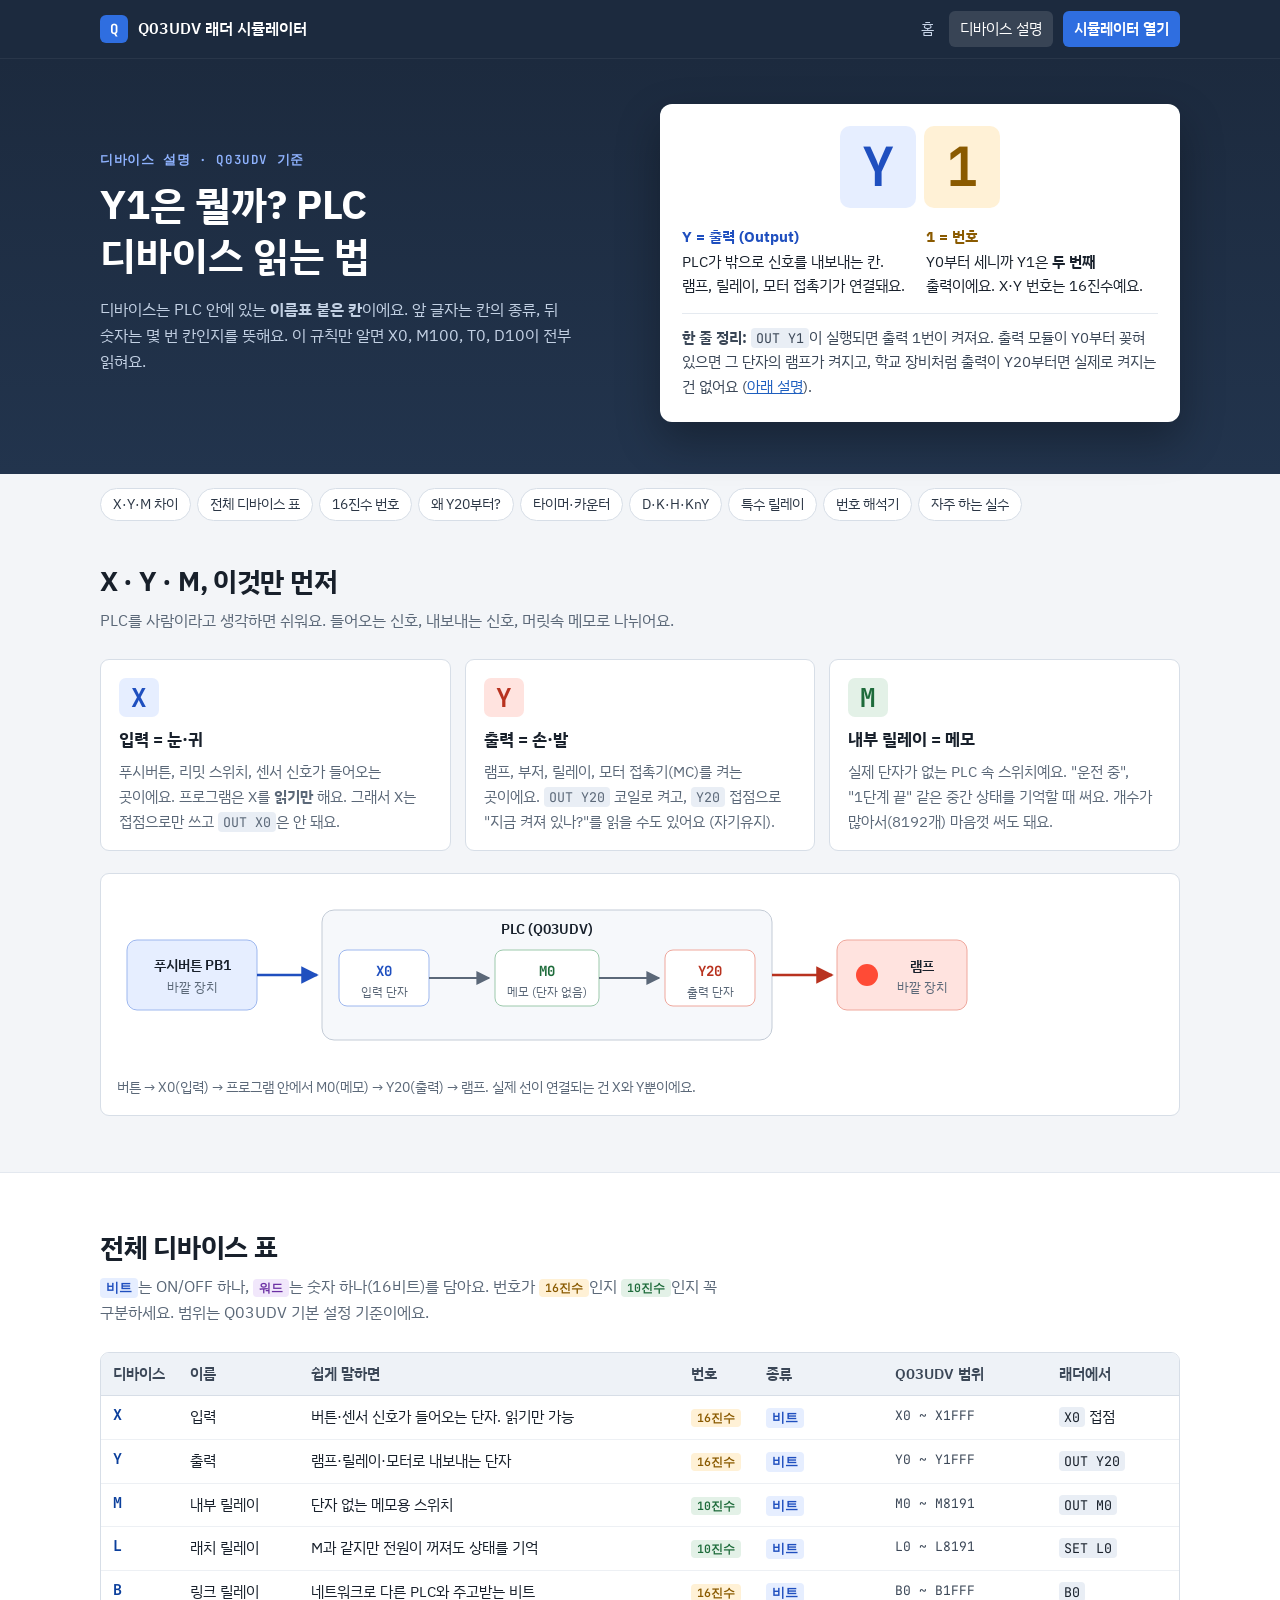
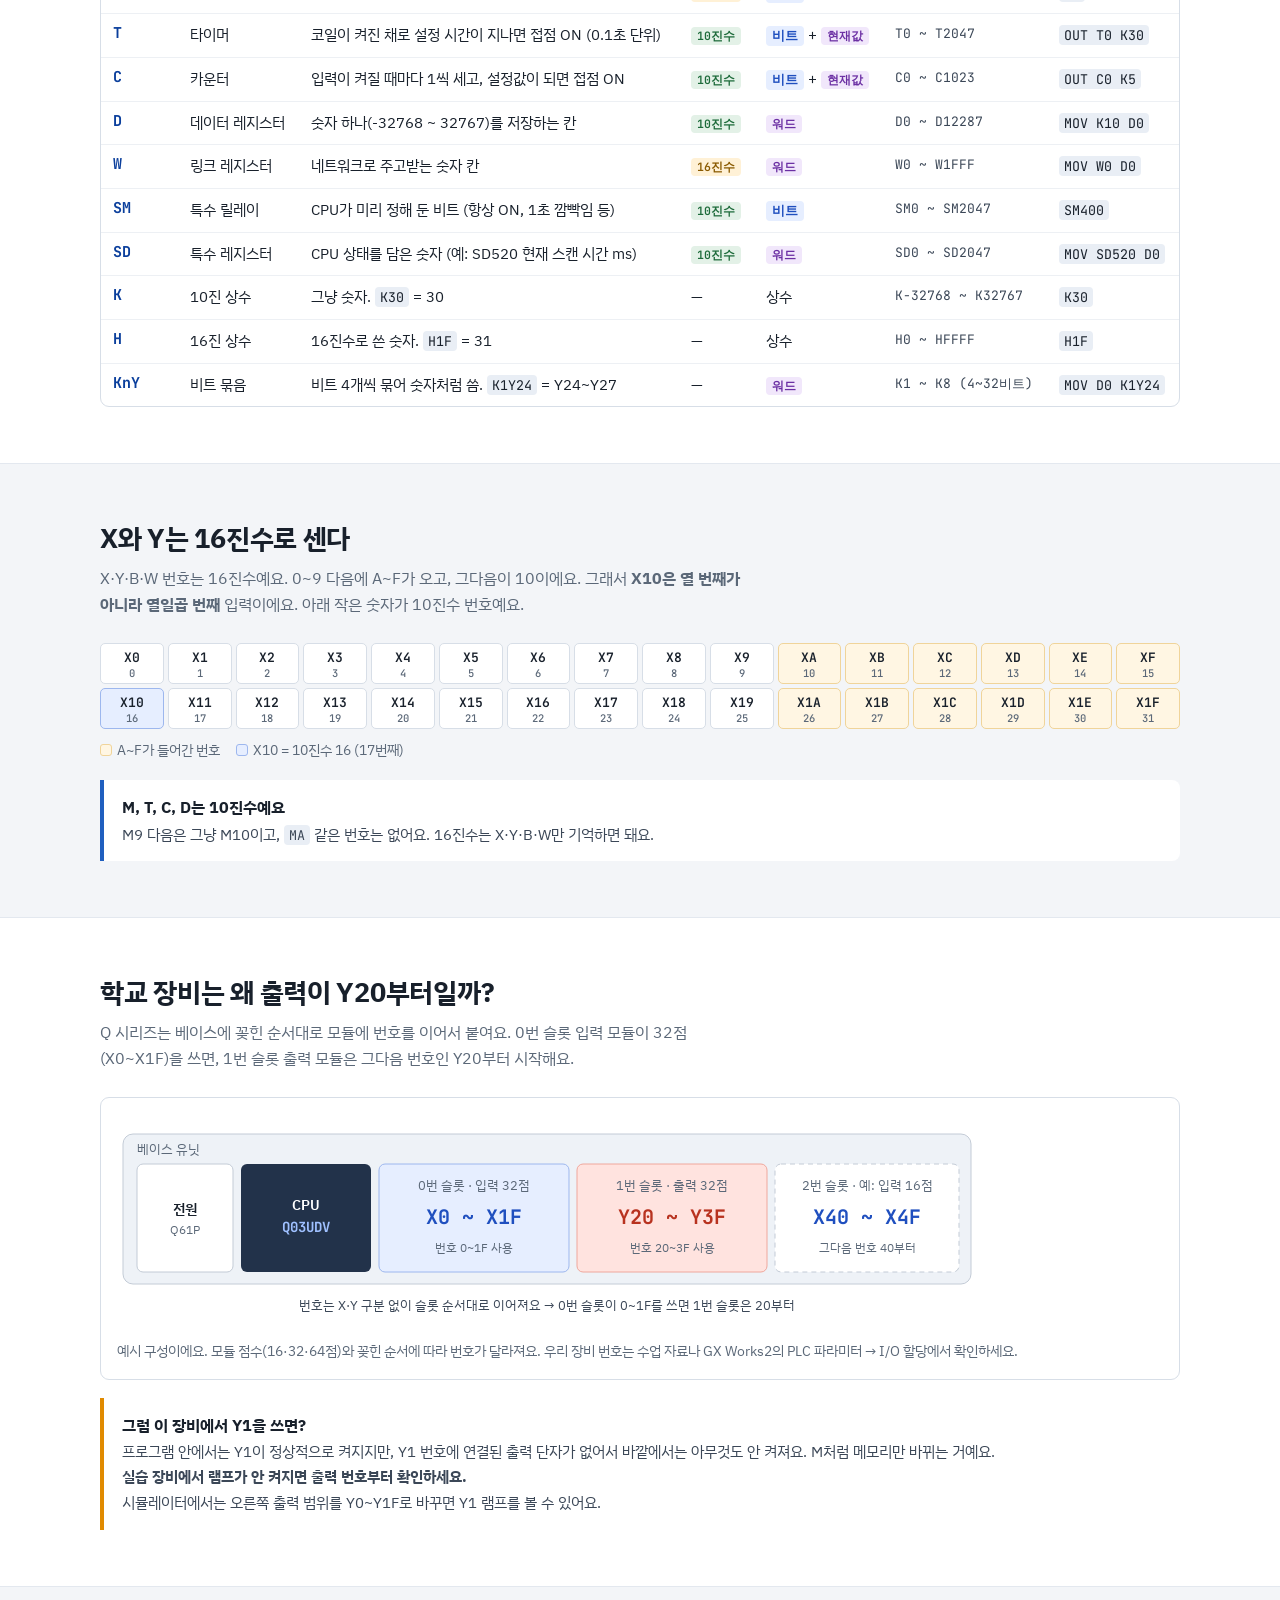
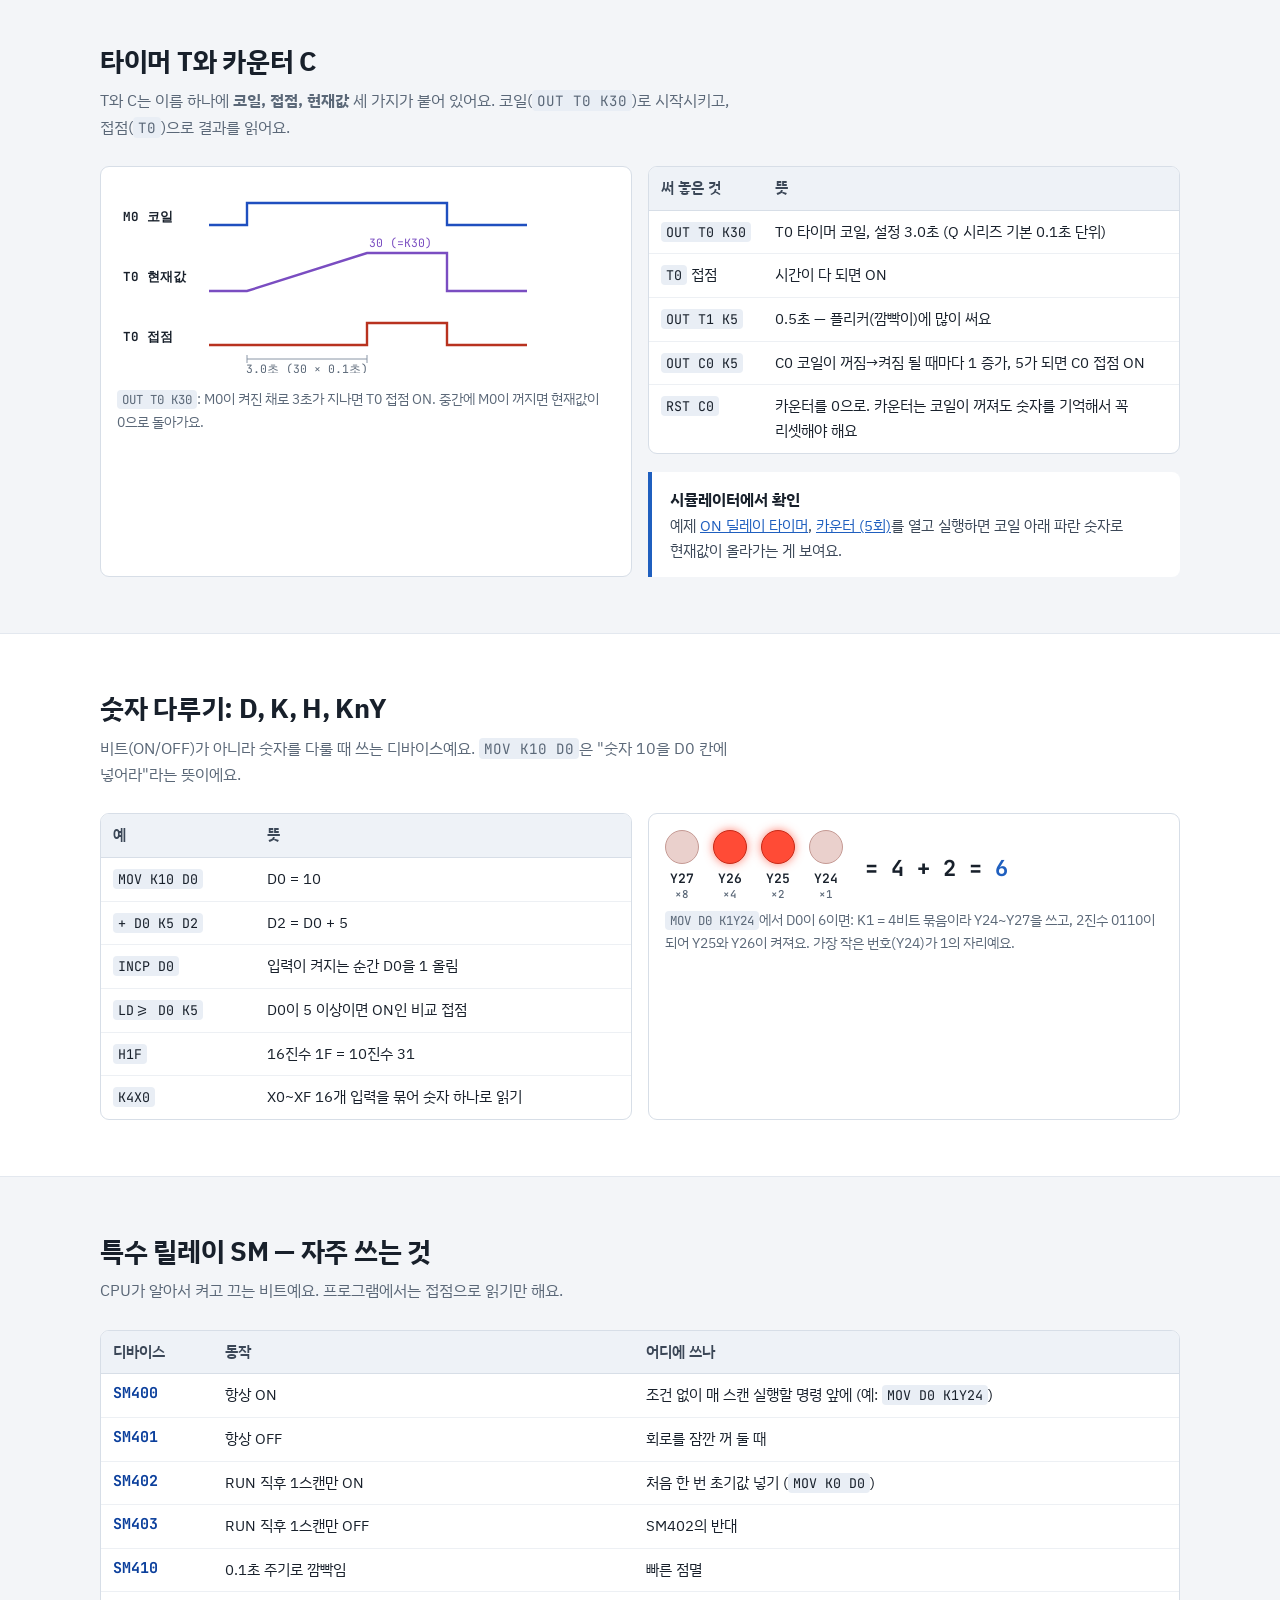
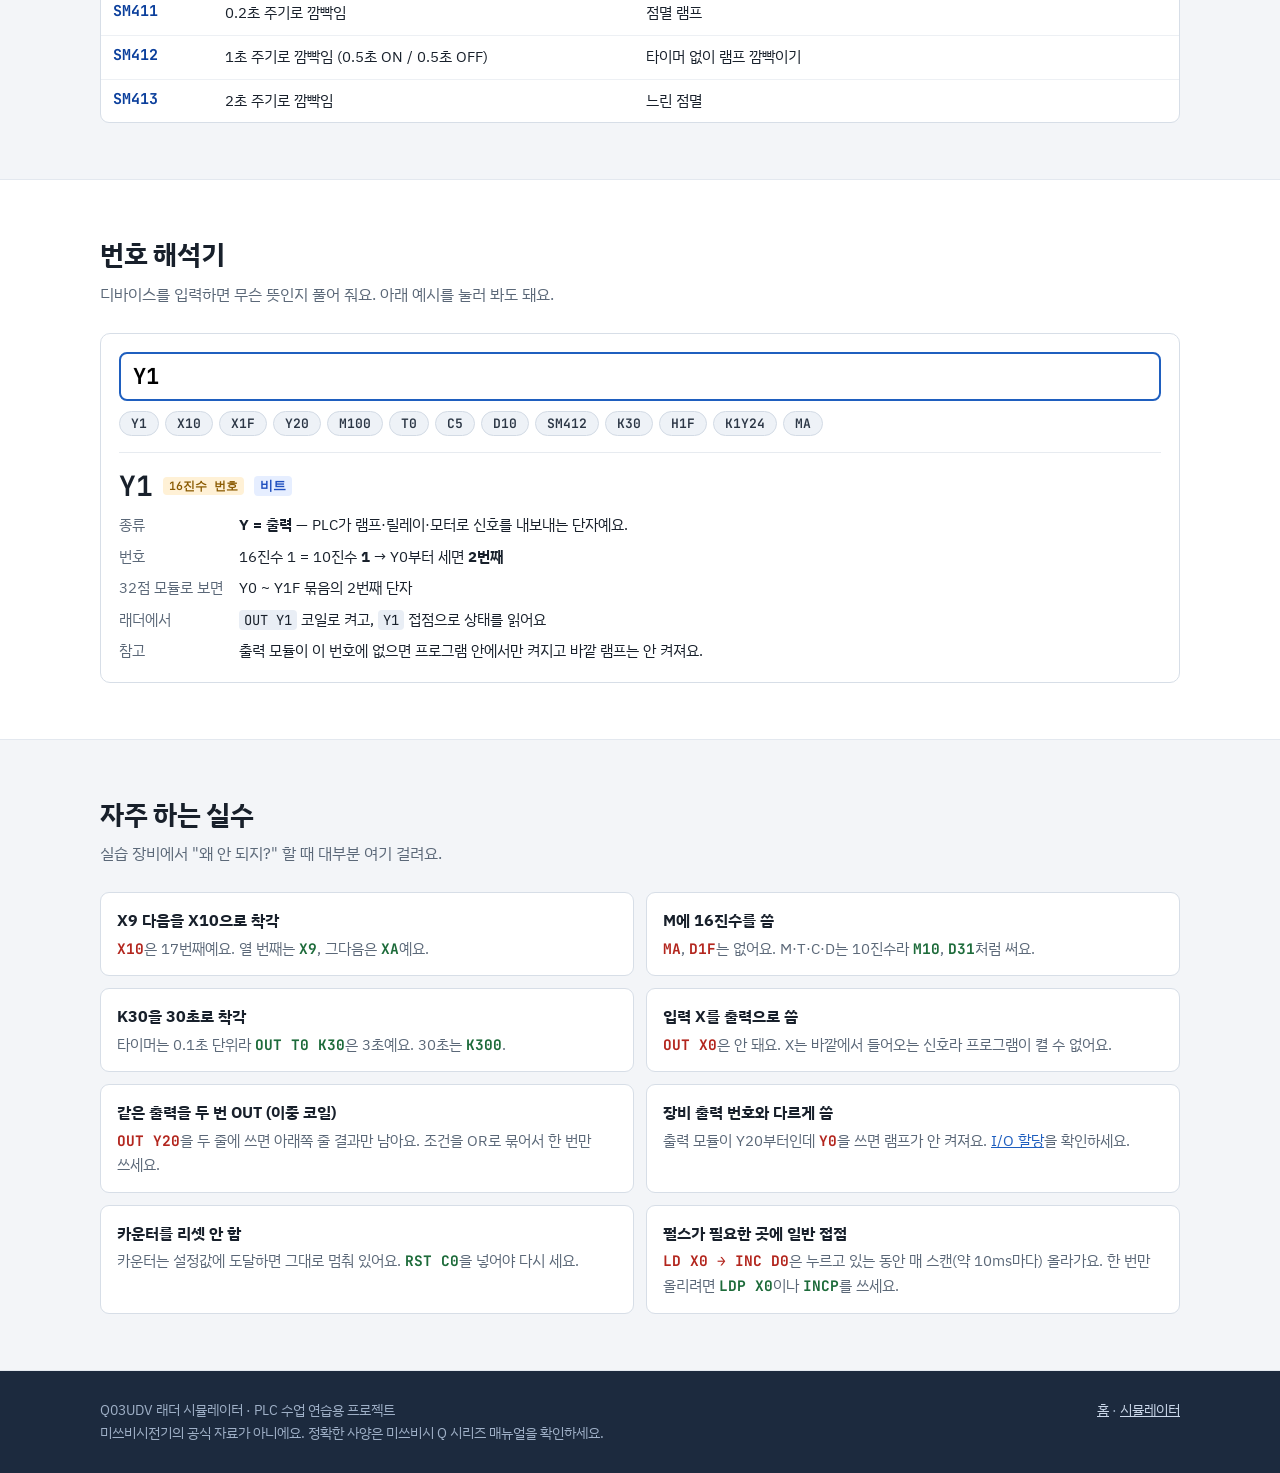
==== devices.html @ e4b400b3 "Q03UDV 래더 시뮬레이터 사이트 첫 버전 - index.html: 메인 소개 페이지 - simulator.html: GX Works2 방식 래더 편집기 + 시뮬레이터 - dev" ====
<!DOCTYPE html>
<html lang="ko">
<head>
<meta charset="utf-8">
<meta name="viewport" content="width=device-width, initial-scale=1">
<title>디바이스 설명 · Q03UDV 래더 시뮬레이터</title>
<meta name="description" content="Y1, X10, M0, T0 K30, D0, SM400, K1Y20은 무슨 뜻일까? 미쓰비시 Q03UDV PLC 디바이스를 그림과 예시로 정리했어요.">
<meta property="og:type" content="article">
<meta property="og:title" content="Y1은 뭘까? PLC 디바이스 읽는 법">
<meta property="og:description" content="X, Y, M, T, C, D, SM, K, H를 그림과 예시로 정리 — Q03UDV 기준">
<meta property="og:image" content="https://ljh30581712-beep.github.io/plc-ladder-sim/assets/og.png">
<link rel="icon" href="data:image/svg+xml,%3Csvg xmlns='http://www.w3.org/2000/svg' viewBox='0 0 32 32'%3E%3Crect width='32' height='32' rx='6' fill='%232f6ee0'/%3E%3Cpath d='M6 16h7M19 16h7M13 9v14M19 9v14' stroke='white' stroke-width='2.6' fill='none'/%3E%3C/svg%3E">
<link rel="preconnect" href="https://fonts.googleapis.com">
<link rel="preconnect" href="https://fonts.gstatic.com" crossorigin>
<link href="https://fonts.googleapis.com/css2?family=IBM+Plex+Sans+KR:wght@400;500;600;700&family=JetBrains+Mono:wght@400;600;700&display=swap" rel="stylesheet">
<link rel="stylesheet" href="assets/site.css">
<style>
.dhero{background:linear-gradient(180deg,#1c2a3e 0%,#22344d 100%);color:#e9f0f9;padding:46px 0 52px}
.dhero .wrap{display:grid;grid-template-columns:minmax(0,1fr) minmax(0,1fr);gap:40px;align-items:center}
.dhero h1{font-size:clamp(28px,3.6vw,40px);line-height:1.28;margin:10px 0 14px;color:#fff;text-wrap:balance}
.dhero p{color:#c3d1e4;margin:0;max-width:48ch}
.anatomy{background:#fff;color:var(--ink);border-radius:12px;padding:22px;box-shadow:0 18px 44px rgba(0,0,0,.3)}
.anatomy .big{display:flex;gap:8px;justify-content:center;margin-bottom:16px}
.anatomy .big span{font:700 54px/1 var(--font-mono);padding:14px 22px;border-radius:10px}
.anatomy .big .l{background:#e6eeff;color:#1f4fbf}
.anatomy .big .n{background:#fff1d6;color:#8a5a00}
.anatomy .parts{display:grid;grid-template-columns:1fr 1fr;gap:12px;font-size:14.5px}
.anatomy .parts .ttl{display:block;font-size:15px}
.anatomy .parts .l .ttl{color:#1f4fbf}.anatomy .parts .n .ttl{color:#8a5a00}
.anatomy .sum{margin-top:14px;padding-top:12px;border-top:1px solid #e5eaf0;font-size:14.5px;color:#3b4757}
.toc{display:flex;gap:6px;flex-wrap:wrap;padding:14px 0}
.toc a{font-size:13.5px;text-decoration:none;color:#2b3645;background:#fff;border:1px solid var(--line);border-radius:20px;padding:4px 12px}
.toc a:hover{border-color:#9fb4d4;color:var(--accent)}
.three{display:grid;grid-template-columns:repeat(3,minmax(0,1fr));gap:14px;margin-bottom:22px}
.three .card .ic{font:700 26px var(--font-mono);display:inline-block;padding:2px 12px;border-radius:7px;margin-bottom:8px}
.three .x .ic{background:#e6eeff;color:#1f4fbf}.three .y .ic{background:#ffe3df;color:#b8321f}.three .m .ic{background:#e3f1e7;color:#1d6b3a}
.hexgrid{display:grid;grid-template-columns:repeat(16,minmax(0,1fr));gap:4px;margin:6px 0 10px}
.hexgrid div{background:#fff;border:1px solid var(--line);border-radius:5px;text-align:center;padding:5px 0 3px;font:600 13px var(--font-mono)}
.hexgrid div small{display:block;font:500 10.5px var(--font-mono);color:var(--muted)}
.hexgrid .af{background:#fff6e3;border-color:#f0d49a}
.hexgrid .ten{background:#e6eeff;border-color:#9db7ee}
.legend{display:flex;gap:16px;flex-wrap:wrap;font-size:13.5px;color:var(--muted)}
.legend i{display:inline-block;width:12px;height:12px;border-radius:3px;margin-right:5px;vertical-align:-1px;border:1px solid var(--line)}
.callout{background:#fff;border-left:4px solid var(--accent);border-radius:0 8px 8px 0;padding:14px 18px;margin:18px 0 0}
.callout.warn{border-left-color:#e08a00}
.callout b{display:block;margin-bottom:2px}
.callout p{margin:0;color:#3b4757;font-size:14.5px}
figure.dia{margin:0;background:#fff;border:1px solid var(--line);border-radius:9px;padding:16px;overflow-x:auto}
figure.dia figcaption{font-size:13.5px;color:var(--muted);margin-top:8px}
.bits{display:flex;gap:14px;align-items:flex-end;flex-wrap:wrap}
.bit{text-align:center;font:600 13px var(--font-mono)}
.bit i{display:block;width:34px;height:34px;border-radius:50%;margin:0 auto 6px;background:#ead0cc;border:1px solid #c59a94}
.bit.on i{background:var(--lamp);border-color:#c62a17;box-shadow:0 0 10px rgba(255,75,54,.7)}
.bit small{display:block;color:var(--muted);font-weight:500}
.decoder{background:#fff;border:1px solid var(--line);border-radius:10px;padding:18px}
.decoder .row{display:flex;gap:8px;flex-wrap:wrap}
.decoder input{flex:1;min-width:180px;font:700 22px var(--font-mono);text-transform:uppercase;border:2px solid var(--accent);border-radius:8px;padding:8px 12px}
.chips{display:flex;gap:6px;flex-wrap:wrap;margin:10px 0 0}
.chips button{font:600 13px var(--font-mono);background:#eef2f7;border:1px solid #d3dbe5;border-radius:16px;padding:3px 11px;cursor:pointer;color:#2b3645}
.chips button:hover{border-color:#9fb4d4;color:var(--accent)}
#decOut{margin-top:16px;border-top:1px solid #e7ebf0;padding-top:14px;min-height:120px}
#decOut .head{display:flex;align-items:center;gap:10px;flex-wrap:wrap;margin-bottom:8px}
#decOut .name{font:700 28px var(--font-mono)}
#decOut dl{display:grid;grid-template-columns:max-content minmax(0,1fr);gap:6px 16px;margin:0;font-size:15px}
#decOut dt{color:var(--muted)}
#decOut dd{margin:0}
#decOut .err{color:#b3261e;font-weight:600}
.mist{display:grid;grid-template-columns:repeat(2,minmax(0,1fr));gap:12px;list-style:none;padding:0;margin:0}
.mist li{background:#fff;border:1px solid var(--line);border-radius:9px;padding:14px 16px}
.mist b{display:block;margin-bottom:3px}
.mist p{margin:0;color:var(--muted);font-size:14.5px}
.mist .x{color:#b3261e;font-family:var(--font-mono);font-weight:700}
.mist .o{color:#1d6b3a;font-family:var(--font-mono);font-weight:700}
@media (max-width:900px){.dhero .wrap,.three,.mist{grid-template-columns:minmax(0,1fr)}.hexgrid{grid-template-columns:repeat(8,minmax(0,1fr))}}
</style>
</head>
<body>
<header class="site">
  <div class="wrap">
    <a class="brand" href="index.html"><span class="q">Q</span>Q03UDV 래더 시뮬레이터</a>
    <nav class="top" aria-label="사이트 메뉴">
      <a href="index.html">홈</a>
      <a href="devices.html" aria-current="page">디바이스 설명</a>
      <a class="cta" href="simulator.html">시뮬레이터 열기</a>
    </nav>
  </div>
</header>

<div class="dhero">
  <div class="wrap">
    <div>
      <div class="eyebrow">디바이스 설명 · Q03UDV 기준</div>
      <h1>Y1은 뭘까? PLC 디바이스 읽는 법</h1>
      <p>디바이스는 PLC 안에 있는 <b>이름표 붙은 칸</b>이에요. 앞 글자는 칸의 종류, 뒤 숫자는 몇 번 칸인지를 뜻해요. 이 규칙만 알면 X0, M100, T0, D10이 전부 읽혀요.</p>
    </div>
    <div class="anatomy" aria-label="Y1 분해">
      <div class="big"><span class="l">Y</span><span class="n">1</span></div>
      <div class="parts">
        <div class="l"><b class="ttl">Y = 출력 (Output)</b>PLC가 밖으로 신호를 내보내는 칸. 램프, 릴레이, 모터 접촉기가 연결돼요.</div>
        <div class="n"><b class="ttl">1 = 번호</b>Y0부터 세니까 Y1은 <b>두 번째</b> 출력이에요. X·Y 번호는 16진수예요.</div>
      </div>
      <div class="sum"><b>한 줄 정리:</b> <code>OUT Y1</code>이 실행되면 출력 1번이 켜져요. 출력 모듈이 Y0부터 꽂혀 있으면 그 단자의 램프가 켜지고, 학교 장비처럼 출력이 Y20부터면 실제로 켜지는 건 없어요 (<a href="#io">아래 설명</a>).</div>
    </div>
  </div>
</div>

<div class="wrap"><nav class="toc" aria-label="목차">
  <a href="#basic">X·Y·M 차이</a><a href="#table">전체 디바이스 표</a><a href="#hex">16진수 번호</a><a href="#io">왜 Y20부터?</a><a href="#timer">타이머·카운터</a><a href="#word">D·K·H·KnY</a><a href="#sm">특수 릴레이</a><a href="#decoder">번호 해석기</a><a href="#mistakes">자주 하는 실수</a>
</nav></div>

<section id="basic" style="padding-top:28px">
  <div class="wrap">
    <h2>X · Y · M, 이것만 먼저</h2>
    <p class="lead">PLC를 사람이라고 생각하면 쉬워요. 들어오는 신호, 내보내는 신호, 머릿속 메모로 나뉘어요.</p>
    <div class="three">
      <div class="card x"><span class="ic">X</span><h3>입력 = 눈·귀</h3><p>푸시버튼, 리밋 스위치, 센서 신호가 들어오는 곳이에요. 프로그램은 X를 <b>읽기만</b> 해요. 그래서 X는 접점으로만 쓰고 <code>OUT X0</code>은 안 돼요.</p></div>
      <div class="card y"><span class="ic">Y</span><h3>출력 = 손·발</h3><p>램프, 부저, 릴레이, 모터 접촉기(MC)를 켜는 곳이에요. <code>OUT Y20</code> 코일로 켜고, <code>Y20</code> 접점으로 "지금 켜져 있나?"를 읽을 수도 있어요 (자기유지).</p></div>
      <div class="card m"><span class="ic">M</span><h3>내부 릴레이 = 메모</h3><p>실제 단자가 없는 PLC 속 스위치예요. "운전 중", "1단계 끝" 같은 중간 상태를 기억할 때 써요. 개수가 많아서(8192개) 마음껏 써도 돼요.</p></div>
    </div>
    <figure class="dia">
      <svg viewBox="0 0 860 170" width="860" role="img" aria-label="푸시버튼이 X0 단자로 들어가 PLC 프로그램에서 M0을 거쳐 Y20 단자의 램프를 켜는 흐름">
        <g font-family="IBM Plex Sans KR, sans-serif" font-size="14" fill="#18202b">
          <rect x="10" y="50" width="130" height="70" rx="10" fill="#e6eeff" stroke="#9db7ee"/>
          <text x="75" y="80" text-anchor="middle" font-weight="600">푸시버튼 PB1</text>
          <text x="75" y="102" text-anchor="middle" font-size="12.5" fill="#5b6878">바깥 장치</text>
          <path d="M140 85H200" stroke="#1f4fbf" stroke-width="2.5" marker-end="url(#ar)"/>
          <rect x="205" y="20" width="450" height="130" rx="12" fill="#f6f8fb" stroke="#c3cbd6"/>
          <text x="430" y="44" text-anchor="middle" font-weight="600">PLC (Q03UDV)</text>
          <rect x="222" y="60" width="90" height="56" rx="8" fill="#fff" stroke="#9db7ee"/>
          <text x="267" y="86" text-anchor="middle" font-family="JetBrains Mono, monospace" font-weight="700" fill="#1f4fbf">X0</text>
          <text x="267" y="106" text-anchor="middle" font-size="12" fill="#5b6878">입력 단자</text>
          <path d="M312 88H372" stroke="#5b6878" stroke-width="2" marker-end="url(#ar2)"/>
          <rect x="378" y="60" width="104" height="56" rx="8" fill="#fff" stroke="#9cc9ab"/>
          <text x="430" y="86" text-anchor="middle" font-family="JetBrains Mono, monospace" font-weight="700" fill="#1d6b3a">M0</text>
          <text x="430" y="106" text-anchor="middle" font-size="12" fill="#5b6878">메모 (단자 없음)</text>
          <path d="M482 88H542" stroke="#5b6878" stroke-width="2" marker-end="url(#ar2)"/>
          <rect x="548" y="60" width="90" height="56" rx="8" fill="#fff" stroke="#efa79c"/>
          <text x="593" y="86" text-anchor="middle" font-family="JetBrains Mono, monospace" font-weight="700" fill="#b8321f">Y20</text>
          <text x="593" y="106" text-anchor="middle" font-size="12" fill="#5b6878">출력 단자</text>
          <path d="M655 85H715" stroke="#b8321f" stroke-width="2.5" marker-end="url(#ar3)"/>
          <rect x="720" y="50" width="130" height="70" rx="10" fill="#ffe3df" stroke="#efa79c"/>
          <circle cx="750" cy="85" r="11" fill="#ff4b36"/>
          <text x="805" y="81" text-anchor="middle" font-weight="600">램프</text>
          <text x="805" y="102" text-anchor="middle" font-size="12.5" fill="#5b6878">바깥 장치</text>
        </g>
        <defs>
          <marker id="ar" viewBox="0 0 10 10" refX="9" refY="5" markerWidth="7" markerHeight="7" orient="auto"><path d="M0 0L10 5L0 10z" fill="#1f4fbf"/></marker>
          <marker id="ar2" viewBox="0 0 10 10" refX="9" refY="5" markerWidth="7" markerHeight="7" orient="auto"><path d="M0 0L10 5L0 10z" fill="#5b6878"/></marker>
          <marker id="ar3" viewBox="0 0 10 10" refX="9" refY="5" markerWidth="7" markerHeight="7" orient="auto"><path d="M0 0L10 5L0 10z" fill="#b8321f"/></marker>
        </defs>
      </svg>
      <figcaption>버튼 → X0(입력) → 프로그램 안에서 M0(메모) → Y20(출력) → 램프. 실제 선이 연결되는 건 X와 Y뿐이에요.</figcaption>
    </figure>
  </div>
</section>

<section class="alt" id="table">
  <div class="wrap">
    <h2>전체 디바이스 표</h2>
    <p class="lead"><span class="tag bit">비트</span>는 ON/OFF 하나, <span class="tag word">워드</span>는 숫자 하나(16비트)를 담아요. 번호가 <span class="tag hex">16진수</span>인지 <span class="tag dec">10진수</span>인지 꼭 구분하세요. 범위는 Q03UDV 기본 설정 기준이에요.</p>
    <div class="tablewrap">
      <table class="t">
        <thead><tr><th>디바이스</th><th>이름</th><th>쉽게 말하면</th><th>번호</th><th>종류</th><th>Q03UDV 범위</th><th>래더에서</th></tr></thead>
        <tbody>
          <tr><td class="dv">X</td><td>입력</td><td>버튼·센서 신호가 들어오는 단자. 읽기만 가능</td><td><span class="tag hex">16진수</span></td><td><span class="tag bit">비트</span></td><td class="rng">X0 ~ X1FFF</td><td><code>X0</code> 접점</td></tr>
          <tr><td class="dv">Y</td><td>출력</td><td>램프·릴레이·모터로 내보내는 단자</td><td><span class="tag hex">16진수</span></td><td><span class="tag bit">비트</span></td><td class="rng">Y0 ~ Y1FFF</td><td><code>OUT Y20</code></td></tr>
          <tr><td class="dv">M</td><td>내부 릴레이</td><td>단자 없는 메모용 스위치</td><td><span class="tag dec">10진수</span></td><td><span class="tag bit">비트</span></td><td class="rng">M0 ~ M8191</td><td><code>OUT M0</code></td></tr>
          <tr><td class="dv">L</td><td>래치 릴레이</td><td>M과 같지만 전원이 꺼져도 상태를 기억</td><td><span class="tag dec">10진수</span></td><td><span class="tag bit">비트</span></td><td class="rng">L0 ~ L8191</td><td><code>SET L0</code></td></tr>
          <tr><td class="dv">B</td><td>링크 릴레이</td><td>네트워크로 다른 PLC와 주고받는 비트</td><td><span class="tag hex">16진수</span></td><td><span class="tag bit">비트</span></td><td class="rng">B0 ~ B1FFF</td><td><code>B0</code></td></tr>
          <tr><td class="dv">T</td><td>타이머</td><td>코일이 켜진 채로 설정 시간이 지나면 접점 ON (0.1초 단위)</td><td><span class="tag dec">10진수</span></td><td><span class="tag bit">비트</span> + <span class="tag word">현재값</span></td><td class="rng">T0 ~ T2047</td><td><code>OUT T0 K30</code></td></tr>
          <tr><td class="dv">C</td><td>카운터</td><td>입력이 켜질 때마다 1씩 세고, 설정값이 되면 접점 ON</td><td><span class="tag dec">10진수</span></td><td><span class="tag bit">비트</span> + <span class="tag word">현재값</span></td><td class="rng">C0 ~ C1023</td><td><code>OUT C0 K5</code></td></tr>
          <tr><td class="dv">D</td><td>데이터 레지스터</td><td>숫자 하나(-32768 ~ 32767)를 저장하는 칸</td><td><span class="tag dec">10진수</span></td><td><span class="tag word">워드</span></td><td class="rng">D0 ~ D12287</td><td><code>MOV K10 D0</code></td></tr>
          <tr><td class="dv">W</td><td>링크 레지스터</td><td>네트워크로 주고받는 숫자 칸</td><td><span class="tag hex">16진수</span></td><td><span class="tag word">워드</span></td><td class="rng">W0 ~ W1FFF</td><td><code>MOV W0 D0</code></td></tr>
          <tr><td class="dv">SM</td><td>특수 릴레이</td><td>CPU가 미리 정해 둔 비트 (항상 ON, 1초 깜빡임 등)</td><td><span class="tag dec">10진수</span></td><td><span class="tag bit">비트</span></td><td class="rng">SM0 ~ SM2047</td><td><code>SM400</code></td></tr>
          <tr><td class="dv">SD</td><td>특수 레지스터</td><td>CPU 상태를 담은 숫자 (예: SD520 현재 스캔 시간 ms)</td><td><span class="tag dec">10진수</span></td><td><span class="tag word">워드</span></td><td class="rng">SD0 ~ SD2047</td><td><code>MOV SD520 D0</code></td></tr>
          <tr><td class="dv">K</td><td>10진 상수</td><td>그냥 숫자. <code>K30</code> = 30</td><td>—</td><td>상수</td><td class="rng">K-32768 ~ K32767</td><td><code>K30</code></td></tr>
          <tr><td class="dv">H</td><td>16진 상수</td><td>16진수로 쓴 숫자. <code>H1F</code> = 31</td><td>—</td><td>상수</td><td class="rng">H0 ~ HFFFF</td><td><code>H1F</code></td></tr>
          <tr><td class="dv">KnY</td><td>비트 묶음</td><td>비트 4개씩 묶어 숫자처럼 씀. <code>K1Y24</code> = Y24~Y27</td><td>—</td><td><span class="tag word">워드</span></td><td class="rng">K1 ~ K8 (4~32비트)</td><td><code>MOV D0 K1Y24</code></td></tr>
        </tbody>
      </table>
    </div>
  </div>
</section>

<section id="hex">
  <div class="wrap">
    <h2>X와 Y는 16진수로 센다</h2>
    <p class="lead">X·Y·B·W 번호는 16진수예요. 0~9 다음에 A~F가 오고, 그다음이 10이에요. 그래서 <b>X10은 열 번째가 아니라 열일곱 번째</b> 입력이에요. 아래 작은 숫자가 10진수 번호예요.</p>
    <div class="hexgrid" id="hexGrid" aria-label="X0부터 X1F까지 16진수 번호와 10진수 대응표"></div>
    <div class="legend"><span><i style="background:#fff6e3;border-color:#f0d49a"></i>A~F가 들어간 번호</span><span><i style="background:#e6eeff;border-color:#9db7ee"></i>X10 = 10진수 16 (17번째)</span></div>
    <div class="callout"><b>M, T, C, D는 10진수예요</b><p>M9 다음은 그냥 M10이고, <code>MA</code> 같은 번호는 없어요. 16진수는 X·Y·B·W만 기억하면 돼요.</p></div>
  </div>
</section>

<section class="alt" id="io">
  <div class="wrap">
    <h2>학교 장비는 왜 출력이 Y20부터일까?</h2>
    <p class="lead">Q 시리즈는 베이스에 꽂힌 순서대로 모듈에 번호를 이어서 붙여요. 0번 슬롯 입력 모듈이 32점(X0~X1F)을 쓰면, 1번 슬롯 출력 모듈은 그다음 번호인 Y20부터 시작해요.</p>
    <figure class="dia">
      <svg viewBox="0 0 860 210" width="860" role="img" aria-label="베이스 유닛: 전원, CPU Q03UDV, 0번 슬롯 입력 32점 X0~X1F, 1번 슬롯 출력 32점 Y20~Y3F, 2번 슬롯 입력 16점 X40~X4F">
        <g font-family="IBM Plex Sans KR, sans-serif" fill="#18202b">
          <rect x="6" y="20" width="848" height="150" rx="10" fill="#eef2f7" stroke="#c3cbd6"/>
          <text x="20" y="40" font-size="12.5" fill="#5b6878">베이스 유닛</text>
          <rect x="20" y="50" width="96" height="108" rx="6" fill="#fff" stroke="#c3cbd6"/><text x="68" y="100" text-anchor="middle" font-weight="600" font-size="14">전원</text><text x="68" y="120" text-anchor="middle" font-size="12" fill="#5b6878">Q61P</text>
          <rect x="124" y="50" width="130" height="108" rx="6" fill="#22324a"/><text x="189" y="96" text-anchor="middle" font-weight="600" font-size="14" fill="#fff">CPU</text><text x="189" y="118" text-anchor="middle" font-family="JetBrains Mono, monospace" font-weight="700" font-size="14" fill="#9fc0ff">Q03UDV</text>
          <rect x="262" y="50" width="190" height="108" rx="6" fill="#e6eeff" stroke="#9db7ee"/><text x="357" y="76" text-anchor="middle" font-size="12.5" fill="#5b6878">0번 슬롯 · 입력 32점</text><text x="357" y="110" text-anchor="middle" font-family="JetBrains Mono, monospace" font-weight="700" font-size="20" fill="#1f4fbf">X0 ~ X1F</text><text x="357" y="138" text-anchor="middle" font-size="12" fill="#5b6878">번호 0~1F 사용</text>
          <rect x="460" y="50" width="190" height="108" rx="6" fill="#ffe3df" stroke="#efa79c"/><text x="555" y="76" text-anchor="middle" font-size="12.5" fill="#5b6878">1번 슬롯 · 출력 32점</text><text x="555" y="110" text-anchor="middle" font-family="JetBrains Mono, monospace" font-weight="700" font-size="20" fill="#b8321f">Y20 ~ Y3F</text><text x="555" y="138" text-anchor="middle" font-size="12" fill="#5b6878">번호 20~3F 사용</text>
          <rect x="658" y="50" width="184" height="108" rx="6" fill="#fff" stroke="#c3cbd6" stroke-dasharray="5 4"/><text x="750" y="76" text-anchor="middle" font-size="12.5" fill="#5b6878">2번 슬롯 · 예: 입력 16점</text><text x="750" y="110" text-anchor="middle" font-family="JetBrains Mono, monospace" font-weight="700" font-size="20" fill="#1f4fbf">X40 ~ X4F</text><text x="750" y="138" text-anchor="middle" font-size="12" fill="#5b6878">그다음 번호 40부터</text>
          <text x="430" y="196" text-anchor="middle" font-size="13" fill="#3b4757">번호는 X·Y 구분 없이 슬롯 순서대로 이어져요 → 0번 슬롯이 0~1F를 쓰면 1번 슬롯은 20부터</text>
        </g>
      </svg>
      <figcaption>예시 구성이에요. 모듈 점수(16·32·64점)와 꽂힌 순서에 따라 번호가 달라져요. 우리 장비 번호는 수업 자료나 GX Works2의 PLC 파라미터 → I/O 할당에서 확인하세요.</figcaption>
    </figure>
    <div class="callout warn"><b>그럼 이 장비에서 Y1을 쓰면?</b><p>프로그램 안에서는 Y1이 정상적으로 켜지지만, Y1 번호에 연결된 출력 단자가 없어서 바깥에서는 아무것도 안 켜져요. M처럼 메모리만 바뀌는 거예요. <b>실습 장비에서 램프가 안 켜지면 출력 번호부터 확인하세요.</b> 시뮬레이터에서는 오른쪽 출력 범위를 Y0~Y1F로 바꾸면 Y1 램프를 볼 수 있어요.</p></div>
  </div>
</section>

<section id="timer">
  <div class="wrap">
    <h2>타이머 T와 카운터 C</h2>
    <p class="lead">T와 C는 이름 하나에 <b>코일, 접점, 현재값</b> 세 가지가 붙어 있어요. 코일(<code>OUT T0 K30</code>)로 시작시키고, 접점(<code>T0</code>)으로 결과를 읽어요.</p>
    <div class="grid2">
      <figure class="dia">
        <svg viewBox="0 0 420 190" width="420" role="img" aria-label="타이머 타이밍: M0이 켜지면 T0 현재값이 0에서 30까지 올라가고 3초 뒤 T0 접점이 켜지며, M0이 꺼지면 둘 다 0으로 돌아감">
          <g font-family="JetBrains Mono, monospace" font-size="12.5" fill="#18202b">
            <text x="6" y="38" font-weight="700">M0 코일</text>
            <path d="M92 42H130V20H330V42H410" stroke="#1f4fbf" stroke-width="2.4" fill="none"/>
            <text x="6" y="98" font-weight="700">T0 현재값</text>
            <path d="M92 108H130L250 70H330L330 108H410" stroke="#7a4dc1" stroke-width="2.4" fill="none"/>
            <text x="252" y="64" font-size="11.5" fill="#7a4dc1">30 (=K30)</text>
            <text x="6" y="158" font-weight="700">T0 접점</text>
            <path d="M92 162H250V140H330V162H410" stroke="#b8321f" stroke-width="2.4" fill="none"/>
            <path d="M130 172V180M250 172V180" stroke="#8a96a6" stroke-width="1"/>
            <path d="M130 176H250" stroke="#8a96a6" stroke-width="1"/>
            <text x="190" y="190" text-anchor="middle" font-size="11.5" fill="#5b6878">3.0초 (30 × 0.1초)</text>
          </g>
        </svg>
        <figcaption><code>OUT T0 K30</code>: M0이 켜진 채로 3초가 지나면 T0 접점 ON. 중간에 M0이 꺼지면 현재값이 0으로 돌아가요.</figcaption>
      </figure>
      <div>
        <div class="tablewrap"><table class="t" style="min-width:0">
          <tr><th>써 놓은 것</th><th>뜻</th></tr>
          <tr><td><code>OUT T0 K30</code></td><td>T0 타이머 코일, 설정 3.0초 (Q 시리즈 기본 0.1초 단위)</td></tr>
          <tr><td><code>T0</code> 접점</td><td>시간이 다 되면 ON</td></tr>
          <tr><td><code>OUT T1 K5</code></td><td>0.5초 — 플리커(깜빡이)에 많이 써요</td></tr>
          <tr><td><code>OUT C0 K5</code></td><td>C0 코일이 꺼짐→켜짐 될 때마다 1 증가, 5가 되면 C0 접점 ON</td></tr>
          <tr><td><code>RST C0</code></td><td>카운터를 0으로. 카운터는 코일이 꺼져도 숫자를 기억해서 꼭 리셋해야 해요</td></tr>
        </table></div>
        <div class="callout"><b>시뮬레이터에서 확인</b><p>예제 <a href="simulator.html#ex-3">ON 딜레이 타이머</a>, <a href="simulator.html#ex-5">카운터 (5회)</a>를 열고 실행하면 코일 아래 파란 숫자로 현재값이 올라가는 게 보여요.</p></div>
      </div>
    </div>
  </div>
</section>

<section class="alt" id="word">
  <div class="wrap">
    <h2>숫자 다루기: D, K, H, KnY</h2>
    <p class="lead">비트(ON/OFF)가 아니라 숫자를 다룰 때 쓰는 디바이스예요. <code>MOV K10 D0</code>은 "숫자 10을 D0 칸에 넣어라"라는 뜻이에요.</p>
    <div class="grid2">
      <div class="tablewrap"><table class="t" style="min-width:0">
        <tr><th>예</th><th>뜻</th></tr>
        <tr><td><code>MOV K10 D0</code></td><td>D0 = 10</td></tr>
        <tr><td><code>+ D0 K5 D2</code></td><td>D2 = D0 + 5</td></tr>
        <tr><td><code>INCP D0</code></td><td>입력이 켜지는 순간 D0을 1 올림</td></tr>
        <tr><td><code>LD&gt;= D0 K5</code></td><td>D0이 5 이상이면 ON인 비교 접점</td></tr>
        <tr><td><code>H1F</code></td><td>16진수 1F = 10진수 31</td></tr>
        <tr><td><code>K4X0</code></td><td>X0~XF 16개 입력을 묶어 숫자 하나로 읽기</td></tr>
      </table></div>
      <figure class="dia">
        <div class="bits" aria-label="D0 값 6을 K1Y24에 보내면 Y25와 Y26이 켜짐">
          <div class="bit"><i></i>Y27<small>×8</small></div>
          <div class="bit on"><i></i>Y26<small>×4</small></div>
          <div class="bit on"><i></i>Y25<small>×2</small></div>
          <div class="bit"><i></i>Y24<small>×1</small></div>
          <div style="font:700 22px var(--font-mono);padding:0 0 18px 8px">= 4 + 2 = <span style="color:var(--accent)">6</span></div>
        </div>
        <figcaption><code>MOV D0 K1Y24</code>에서 D0이 6이면: K1 = 4비트 묶음이라 Y24~Y27을 쓰고, 2진수 0110이 되어 Y25와 Y26이 켜져요. 가장 작은 번호(Y24)가 1의 자리예요.</figcaption>
      </figure>
    </div>
  </div>
</section>

<section id="sm">
  <div class="wrap">
    <h2>특수 릴레이 SM — 자주 쓰는 것</h2>
    <p class="lead">CPU가 알아서 켜고 끄는 비트예요. 프로그램에서는 접점으로 읽기만 해요.</p>
    <div class="tablewrap"><table class="t">
      <thead><tr><th>디바이스</th><th>동작</th><th>어디에 쓰나</th></tr></thead>
      <tbody>
        <tr><td class="dv">SM400</td><td>항상 ON</td><td>조건 없이 매 스캔 실행할 명령 앞에 (예: <code>MOV D0 K1Y24</code>)</td></tr>
        <tr><td class="dv">SM401</td><td>항상 OFF</td><td>회로를 잠깐 꺼 둘 때</td></tr>
        <tr><td class="dv">SM402</td><td>RUN 직후 1스캔만 ON</td><td>처음 한 번 초기값 넣기 (<code>MOV K0 D0</code>)</td></tr>
        <tr><td class="dv">SM403</td><td>RUN 직후 1스캔만 OFF</td><td>SM402의 반대</td></tr>
        <tr><td class="dv">SM410</td><td>0.1초 주기로 깜빡임</td><td>빠른 점멸</td></tr>
        <tr><td class="dv">SM411</td><td>0.2초 주기로 깜빡임</td><td>점멸 램프</td></tr>
        <tr><td class="dv">SM412</td><td>1초 주기로 깜빡임 (0.5초 ON / 0.5초 OFF)</td><td>타이머 없이 램프 깜빡이기</td></tr>
        <tr><td class="dv">SM413</td><td>2초 주기로 깜빡임</td><td>느린 점멸</td></tr>
      </tbody>
    </table></div>
  </div>
</section>

<section class="alt" id="decoder">
  <div class="wrap">
    <h2>번호 해석기</h2>
    <p class="lead">디바이스를 입력하면 무슨 뜻인지 풀어 줘요. 아래 예시를 눌러 봐도 돼요.</p>
    <div class="decoder">
      <div class="row"><label for="decIn" class="sr" style="position:absolute;left:-9999px">디바이스 입력</label><input id="decIn" value="Y1" autocomplete="off" spellcheck="false" placeholder="예: Y1, X1F, T0, K1Y24"></div>
      <div class="chips" id="decChips"></div>
      <div id="decOut" aria-live="polite"></div>
    </div>
  </div>
</section>

<section id="mistakes">
  <div class="wrap">
    <h2>자주 하는 실수</h2>
    <p class="lead">실습 장비에서 "왜 안 되지?" 할 때 대부분 여기 걸려요.</p>
    <ul class="mist">
      <li><b>X9 다음을 X10으로 착각</b><p><span class="x">X10</span>은 17번째예요. 열 번째는 <span class="o">X9</span>, 그다음은 <span class="o">XA</span>예요.</p></li>
      <li><b>M에 16진수를 씀</b><p><span class="x">MA</span>, <span class="x">D1F</span>는 없어요. M·T·C·D는 10진수라 <span class="o">M10</span>, <span class="o">D31</span>처럼 써요.</p></li>
      <li><b>K30을 30초로 착각</b><p>타이머는 0.1초 단위라 <span class="o">OUT T0 K30</span>은 3초예요. 30초는 <span class="o">K300</span>.</p></li>
      <li><b>입력 X를 출력으로 씀</b><p><span class="x">OUT X0</span>은 안 돼요. X는 바깥에서 들어오는 신호라 프로그램이 켤 수 없어요.</p></li>
      <li><b>같은 출력을 두 번 OUT (이중 코일)</b><p><span class="x">OUT Y20</span>을 두 줄에 쓰면 아래쪽 줄 결과만 남아요. 조건을 OR로 묶어서 한 번만 쓰세요.</p></li>
      <li><b>장비 출력 번호와 다르게 씀</b><p>출력 모듈이 Y20부터인데 <span class="x">Y0</span>을 쓰면 램프가 안 켜져요. <a href="#io">I/O 할당</a>을 확인하세요.</p></li>
      <li><b>카운터를 리셋 안 함</b><p>카운터는 설정값에 도달하면 그대로 멈춰 있어요. <span class="o">RST C0</span>을 넣어야 다시 세요.</p></li>
      <li><b>펄스가 필요한 곳에 일반 접점</b><p><span class="x">LD X0 → INC D0</span>은 누르고 있는 동안 매 스캔(약 10ms마다) 올라가요. 한 번만 올리려면 <span class="o">LDP X0</span>이나 <span class="o">INCP</span>를 쓰세요.</p></li>
    </ul>
  </div>
</section>

<footer class="site">
  <div class="wrap">
    <div>Q03UDV 래더 시뮬레이터 · PLC 수업 연습용 프로젝트<br>미쓰비시전기의 공식 자료가 아니에요. 정확한 사양은 미쓰비시 Q 시리즈 매뉴얼을 확인하세요.</div>
    <div><a href="index.html">홈</a> · <a href="simulator.html">시뮬레이터</a></div>
  </div>
</footer>

<script>
(() => {
  'use strict';
  // 16진수 번호 표
  const g = document.getElementById('hexGrid');
  for (let n = 0; n < 32; n++) {
    const d = document.createElement('div');
    const h = n.toString(16).toUpperCase();
    if (/[A-F]/.test(h)) d.className = 'af';
    if (n === 16) d.className = 'ten';
    d.innerHTML = 'X' + h + '<small>' + n + '</small>';
    g.appendChild(d);
  }

  // 번호 해석기
  const DEV = {
    X:{hex:true, max:0x1FFF, name:'입력', what:'버튼·센서 신호가 PLC로 들어오는 단자예요. 프로그램은 읽기만 해요.', use:n => `<code>${n}</code> a접점, <code>LDI ${n}</code> b접점 (코일로는 못 써요)`},
    Y:{hex:true, max:0x1FFF, name:'출력', what:'PLC가 램프·릴레이·모터로 신호를 내보내는 단자예요.', use:n => `<code>OUT ${n}</code> 코일로 켜고, <code>${n}</code> 접점으로 상태를 읽어요`},
    M:{hex:false, max:8191, name:'내부 릴레이', what:'실제 단자가 없는 메모용 스위치예요. 중간 상태를 기억할 때 써요.', use:n => `<code>OUT ${n}</code>, <code>SET ${n}</code>, <code>${n}</code> 접점`},
    L:{hex:false, max:8191, name:'래치 릴레이', what:'M과 같지만 전원이 꺼져도 상태를 기억해요.', use:n => `<code>SET ${n}</code> / <code>RST ${n}</code>`},
    B:{hex:true, max:0x1FFF, name:'링크 릴레이', what:'네트워크로 다른 PLC와 주고받는 비트예요.', use:n => `<code>${n}</code> 접점, <code>OUT ${n}</code>`},
    T:{hex:false, max:2047, name:'타이머', what:'코일이 켜진 채로 설정 시간이 지나면 접점이 켜져요. 0.1초 단위예요.', use:n => `<code>OUT ${n} K30</code> → 3초 타이머, <code>${n}</code> 접점은 시간이 다 되면 ON`},
    C:{hex:false, max:1023, name:'카운터', what:'코일 입력이 꺼짐→켜짐 될 때마다 1씩 세요. 설정값이 되면 접점 ON.', use:n => `<code>OUT ${n} K5</code> → 5회, <code>RST ${n}</code>로 0으로`},
    D:{hex:false, max:12287, name:'데이터 레지스터', what:'숫자 하나(-32768 ~ 32767)를 저장하는 칸이에요.', use:n => `<code>MOV K10 ${n}</code>, <code>INCP ${n}</code>, <code>LD= ${n} K5</code>`},
    W:{hex:true, max:0x1FFF, name:'링크 레지스터', what:'네트워크로 주고받는 숫자 칸이에요.', use:n => `<code>MOV ${n} D0</code>`},
    SM:{hex:false, max:2047, name:'특수 릴레이', what:'CPU가 정해 둔 상태 비트예요. 접점으로 읽기만 해요.', use:n => `<code>${n}</code> 접점`},
    SD:{hex:false, max:2047, name:'특수 레지스터', what:'CPU 상태를 담은 숫자예요.', use:n => `<code>MOV ${n} D0</code>`},
  };
  const SMS = {400:'항상 ON', 401:'항상 OFF', 402:'RUN 직후 1스캔만 ON', 403:'RUN 직후 1스캔만 OFF', 409:'0.01초 클럭', 410:'0.1초 주기로 깜빡임', 411:'0.2초 주기로 깜빡임', 412:'1초 주기로 깜빡임', 413:'2초 주기로 깜빡임'};
  const SDS = {520:'현재 스캔 시간 (ms)', 524:'최소 스캔 시간 (ms)', 526:'최대 스캔 시간 (ms)'};
  const esc = s => String(s).replace(/[&<>"']/g, c => ({'&':'&amp;','<':'&lt;','>':'&gt;','"':'&quot;',"'":'&#39;'}[c]));
  const fmt = (t, n) => t + (DEV[t].hex ? n.toString(16).toUpperCase() : String(n));
  const tag = (cls, t) => `<span class="tag ${cls}">${t}</span>`;

  function explain(raw) {
    const s = raw.trim().toUpperCase().replace(/\s+/g, '');
    if (!s) return '<p class="muted">디바이스를 입력하세요.</p>';
    let m;
    const out = (name, tags, rows) => `<div class="head"><span class="name">${esc(name)}</span>${tags}</div><dl>${rows.map(r => `<dt>${r[0]}</dt><dd>${r[1]}</dd>`).join('')}</dl>`;
    if ((m = /^K(-?\d+)$/.exec(s))) {
      const v = parseInt(m[1], 10);
      const rows = [['뜻', `10진 상수 — 그냥 숫자 <b>${v}</b>이에요.`]];
      if (v < -32768 || v > 32767) rows.push(['주의', '16비트 명령에서는 -32768 ~ 32767 범위를 넘어요.']);
      if (v >= 0 && v <= 32767) rows.push(['타이머 설정값이면', `<code>OUT T0 K${v}</code> = ${(v / 10).toFixed(1)}초`]);
      rows.push(['2진수', (v >>> 0 & 0xFFFF).toString(2).padStart(16, '0').replace(/(\d{4})(?=\d)/g, '$1 ')]);
      return out('K' + v, tag('dec', '상수'), rows);
    }
    if ((m = /^H([0-9A-F]{1,4})$/.exec(s))) {
      const v = parseInt(m[1], 16);
      return out('H' + v.toString(16).toUpperCase(), tag('hex', '16진 상수'), [['뜻', `16진수로 쓴 숫자 — 10진수로 <b>${v}</b>이에요.`], ['2진수', v.toString(2).padStart(16, '0').replace(/(\d{4})(?=\d)/g, '$1 ')]]);
    }
    if ((m = /^K([1-8])(X|Y|M|L|B)([0-9A-F]+)$/.exec(s))) {
      const k = +m[1], t = m[2], d = DEV[t];
      if (!d.hex && /[A-F]/.test(m[3])) return `<p class="err">${t}은(는) 10진수 번호라 A~F를 쓸 수 없어요.</p>`;
      const n = parseInt(m[3], d.hex ? 16 : 10);
      const last = n + k * 4 - 1;
      if (last > d.max) return `<p class="err">범위를 넘어요: ${fmt(t, n)}부터 ${k * 4}비트면 ${t} 최대 번호를 지나쳐요.</p>`;
      return out(`K${k}${fmt(t, n)}`, tag('word', '비트 묶음'), [
        ['뜻', `${t}(${d.name}) <b>${k * 4}개</b>를 묶어 숫자 하나처럼 써요 (K${k} = 4비트 × ${k}).`],
        ['범위', `<code>${fmt(t, n)}</code> ~ <code>${fmt(t, last)}</code> · 1의 자리는 가장 작은 번호인 <code>${fmt(t, n)}</code>`],
        ['예', t === 'X' ? `<code>MOV K${k}${fmt(t, n)} D0</code> → 입력 ${k * 4}개 상태를 숫자로 D0에` : `<code>MOV D0 K${k}${fmt(t, n)}</code> → D0 값을 ${k * 4}개 비트로 표시`],
      ]);
    }
    if ((m = /^(SM|SD|X|Y|M|L|B|T|C|D|W)([0-9A-Z]+)$/.exec(s))) {
      const t = m[1], d = DEV[t], num = m[2];
      if (d.hex && /[G-Z]/.test(num)) return `<p class="err">${t} 번호는 16진수라 0~9와 A~F만 써요. "${esc(num)}"에는 다른 글자가 있어요.</p>`;
      if (!d.hex && /[A-Z]/.test(num)) return `<p class="err">${t}(${d.name})은(는) 10진수 번호라 A~F를 쓸 수 없어요. 예: ${t}10, ${t}31</p>`;
      const n = parseInt(num, d.hex ? 16 : 10);
      if (n > d.max) return `<p class="err">${fmt(t, n)}은(는) Q03UDV 기본 범위(${fmt(t, 0)} ~ ${fmt(t, d.max)})를 넘어요.</p>`;
      const name = fmt(t, n);
      const isBit = ['X','Y','M','L','B','SM'].includes(t);
      const tags = (d.hex ? tag('hex', '16진수 번호') : tag('dec', '10진수 번호')) + ' ' + (isBit ? tag('bit', '비트') : t === 'T' || t === 'C' ? tag('bit', '비트') + ' ' + tag('word', '현재값') : tag('word', '워드'));
      const rows = [['종류', `<b>${t} = ${d.name}</b> — ${d.what}`]];
      if (d.hex) {
        rows.push(['번호', `16진수 ${n.toString(16).toUpperCase()} = 10진수 <b>${n}</b> → ${t}0부터 세면 <b>${n + 1}번째</b>`]);
        if (t === 'X' || t === 'Y') {
          const gs = Math.floor(n / 32) * 32;
          rows.push(['32점 모듈로 보면', `${fmt(t, gs)} ~ ${fmt(t, gs + 31)} 묶음의 ${n - gs + 1}번째 단자`]);
        }
      } else {
        rows.push(['번호', `10진수 ${n} → ${t}0부터 세면 <b>${n + 1}번째</b>`]);
      }
      if (t === 'SM' && SMS[n]) rows.push(['동작', `<b>${SMS[n]}</b>`]);
      if (t === 'SD' && SDS[n]) rows.push(['내용', `<b>${SDS[n]}</b>`]);
      rows.push(['래더에서', d.use(name)]);
      if (t === 'Y') rows.push(['참고', '출력 모듈이 이 번호에 없으면 프로그램 안에서만 켜지고 바깥 램프는 안 켜져요.']);
      return out(name, tags, rows);
    }
    return '<p class="err">Q03UDV에서 쓰는 디바이스 형식이 아니에요. X Y M L B T C D W SM SD 뒤에 번호, 또는 K·H 상수를 써 보세요.</p>';
  }
  const inp = document.getElementById('decIn'), outEl = document.getElementById('decOut');
  const run = () => { outEl.innerHTML = explain(inp.value); };
  inp.addEventListener('input', run);
  const chips = document.getElementById('decChips');
  ['Y1','X10','X1F','Y20','M100','T0','C5','D10','SM412','K30','H1F','K1Y24','MA'].forEach(c => {
    const b = document.createElement('button');
    b.type = 'button'; b.textContent = c;
    b.addEventListener('click', () => { inp.value = c; run(); inp.focus(); });
    chips.appendChild(b);
  });
  run();
})();
</script>
</body>
</html>
---- assets/site.css ----
:root{
  color-scheme: light;
  --bg:#f3f5f8;
  --paper:#ffffff;
  --ink:#18202b;
  --muted:#5b6878;
  --line:#d7dee7;
  --navy:#1c2a3e;
  --accent:#1f5fbf;
  --on:#1f5fff;
  --lamp:#ff4b36;
  --flow:#0e9a52;
  --font-ui:"IBM Plex Sans KR","Malgun Gothic","Apple SD Gothic Neo",system-ui,sans-serif;
  --font-mono:"JetBrains Mono",Consolas,"D2Coding",monospace;
  /* layout: 상단 고정 내비 / 섹션을 1120px 폭 한 줄로 쌓음 / 표·도식은 가로 스크롤 */
}
*{box-sizing:border-box}
html{scroll-behavior:smooth}
body{margin:0;background:var(--bg);color:var(--ink);font:15.5px/1.7 var(--font-ui);word-break:keep-all;overflow-wrap:break-word}
img,svg{max-width:100%}
a{color:var(--accent)}
:focus-visible{outline:2px solid var(--accent);outline-offset:2px;border-radius:3px}
code,.mono{font-family:var(--font-mono);font-size:.92em;background:#e9eef5;border-radius:4px;padding:1px 5px}
.wrap{max-width:1120px;margin:0 auto;padding:0 20px}

/* 상단 내비 */
header.site{position:sticky;top:0;z-index:20;background:var(--navy);color:#e7eef8;box-shadow:0 1px 0 rgba(255,255,255,.06)}
header.site .wrap{display:flex;align-items:center;gap:14px;min-height:58px;flex-wrap:wrap}
.brand{display:flex;align-items:center;gap:10px;color:#fff;text-decoration:none;font-weight:600;font-size:16px}
.brand .q{display:inline-grid;place-items:center;width:28px;height:28px;border-radius:6px;background:#2f6ee0;font:700 14px var(--font-mono)}
nav.top{display:flex;gap:4px;margin-left:auto;align-items:center;flex-wrap:wrap}
nav.top a{color:#c6d3e6;text-decoration:none;padding:6px 11px;border-radius:6px;font-size:14.5px}
nav.top a:hover{color:#fff;background:rgba(255,255,255,.08)}
nav.top a[aria-current="page"]{color:#fff;background:rgba(255,255,255,.12)}
nav.top a.cta{background:#2f6ee0;color:#fff;font-weight:600;margin-left:6px}
nav.top a.cta:hover{background:#3b7bf0}

/* 버튼 */
.btn{display:inline-flex;align-items:center;gap:8px;padding:11px 20px;border-radius:7px;font-weight:600;text-decoration:none;border:1px solid transparent;font-size:15.5px;line-height:1.2}
.btn.primary{background:#2f6ee0;color:#fff}
.btn.primary:hover{background:#3b7bf0}
.btn.ghost{border-color:rgba(255,255,255,.28);color:#e7eef8}
.btn.ghost:hover{background:rgba(255,255,255,.08)}
.btn.line{border-color:var(--line);background:#fff;color:var(--ink)}
.btn.line:hover{border-color:#9fb1c8}

/* 히어로 */
.hero{background:linear-gradient(180deg,#1c2a3e 0%,#22344d 100%);color:#e9f0f9;padding:52px 0 60px}
.hero .wrap{display:grid;grid-template-columns:minmax(0,.95fr) minmax(0,1.25fr);gap:44px;align-items:center}
.hero h1{font-size:clamp(28px,3.6vw,40px);line-height:1.28;margin:10px 0 16px;color:#fff;text-wrap:balance;letter-spacing:-.01em}
.hero p{color:#c3d1e4;margin:0 0 24px;max-width:46ch}
.eyebrow{font:600 12.5px var(--font-mono);letter-spacing:.05em;color:#8fb3ff}
.actions{display:flex;gap:10px;flex-wrap:wrap}
.shot{border-radius:10px;overflow:hidden;box-shadow:0 22px 50px rgba(0,0,0,.38);border:1px solid rgba(255,255,255,.14);background:#fff}
.shot img{display:block;width:100%;height:auto}
.shot figcaption{font-size:12.5px;color:#8ea3bf;background:#17243a;padding:7px 12px}
.facts{display:flex;gap:22px;flex-wrap:wrap;margin-top:26px;font-size:14px;color:#aebfd6}
.facts b{display:block;color:#fff;font:700 20px var(--font-mono)}

/* 섹션 */
section{padding:56px 0;border-bottom:1px solid #e3e8ef}
section.alt{background:#fff}
h2{font-size:clamp(22px,2.4vw,27px);line-height:1.35;margin:0 0 8px;text-wrap:balance;letter-spacing:-.01em}
h3{font-size:17px;margin:0 0 6px}
.lead{color:var(--muted);margin:0 0 26px;max-width:65ch}
.grid4{display:grid;grid-template-columns:repeat(4,minmax(0,1fr));gap:14px}
.grid3{display:grid;grid-template-columns:repeat(3,minmax(0,1fr));gap:14px}
.grid2{display:grid;grid-template-columns:repeat(2,minmax(0,1fr));gap:16px}
.card{background:#fff;border:1px solid var(--line);border-radius:9px;padding:18px 18px 16px}
section.alt .card{background:var(--bg)}
.card p{margin:0;color:var(--muted);font-size:14.5px}
.card .sym{height:30px;color:var(--ink);margin-bottom:8px;display:block}
.card .keys{margin-top:10px;display:flex;gap:5px;flex-wrap:wrap}
kbd{font:600 12px/1 var(--font-mono);background:#eef2f7;border:1px solid #cfd8e3;border-bottom-width:2px;border-radius:4px;padding:4px 6px;color:#2b3645}

/* 단계 */
ol.steps{list-style:none;margin:0;padding:0;display:grid;grid-template-columns:repeat(3,minmax(0,1fr));gap:14px;counter-reset:st}
ol.steps li{background:#fff;border:1px solid var(--line);border-radius:9px;padding:18px;counter-increment:st;position:relative}
ol.steps li::before{content:counter(st);display:inline-grid;place-items:center;width:28px;height:28px;border-radius:50%;background:var(--navy);color:#fff;font:700 14px var(--font-mono);margin-bottom:8px}
ol.steps p{margin:0;color:var(--muted);font-size:14.5px}

/* 예제 목록 */
.exlist{display:grid;grid-template-columns:repeat(2,minmax(0,1fr));gap:10px}
.ex{display:flex;gap:14px;align-items:flex-start;background:#fff;border:1px solid var(--line);border-radius:9px;padding:14px 16px;text-decoration:none;color:var(--ink)}
.ex:hover{border-color:#9fb4d4;box-shadow:0 4px 14px rgba(31,95,191,.08)}
.ex .n{font:700 13px var(--font-mono);color:#fff;background:var(--accent);border-radius:5px;padding:2px 7px;margin-top:2px}
.ex b{display:block}
.ex span{color:var(--muted);font-size:14px}
.ex .devs{display:flex;gap:4px;flex-wrap:wrap;margin-top:6px}
.ex .devs i{font:600 11.5px var(--font-mono);font-style:normal;background:#eef2f7;border-radius:4px;padding:1px 6px;color:#2b3645}
.ex .go{margin-left:auto;color:var(--accent);font-weight:600;font-size:14px;white-space:nowrap;align-self:center}

/* 표 */
.tablewrap{overflow-x:auto;border:1px solid var(--line);border-radius:9px;background:#fff}
table.t{border-collapse:collapse;width:100%;font-size:14.5px;min-width:640px}
table.t th{background:#eef2f7;text-align:left;font-weight:600;color:#3b4757;padding:9px 12px;border-bottom:1px solid var(--line);white-space:nowrap}
table.t td{padding:9px 12px;border-bottom:1px solid #edf0f4;vertical-align:top;font-variant-numeric:tabular-nums}
table.t tr:last-child td{border-bottom:0}
table.t td.dv{font:700 15px var(--font-mono);color:#0b3f9c;white-space:nowrap}
table.t td.rng{font-family:var(--font-mono);font-size:13px;white-space:nowrap;color:#3b4757}
table.t code,table.t kbd{white-space:nowrap}
.tag{display:inline-block;font:600 11.5px var(--font-mono);border-radius:4px;padding:1px 6px;white-space:nowrap}
.tag.hex{background:#fff1d6;color:#8a5a00}
.tag.dec{background:#e3f1e7;color:#1d6b3a}
.tag.bit{background:#e6eeff;color:#1f4fbf}
.tag.word{background:#f1e7fb;color:#6b2fa3}

/* 푸터 */
footer.site{background:var(--navy);color:#9fb0c7;font-size:13.5px;padding:28px 0}
footer.site .wrap{display:flex;gap:16px;justify-content:space-between;flex-wrap:wrap}
footer.site a{color:#cbd8ea}

@media (max-width:900px){
  .hero .wrap{grid-template-columns:minmax(0,1fr)}
  .grid4{grid-template-columns:repeat(2,minmax(0,1fr))}
  .grid3,ol.steps{grid-template-columns:minmax(0,1fr)}
  .exlist,.grid2{grid-template-columns:minmax(0,1fr)}
}
@media (max-width:520px){
  .grid4{grid-template-columns:minmax(0,1fr)}
  nav.top{margin-left:0}
  section{padding:40px 0}
}
@media (prefers-reduced-motion:reduce){html{scroll-behavior:auto}}
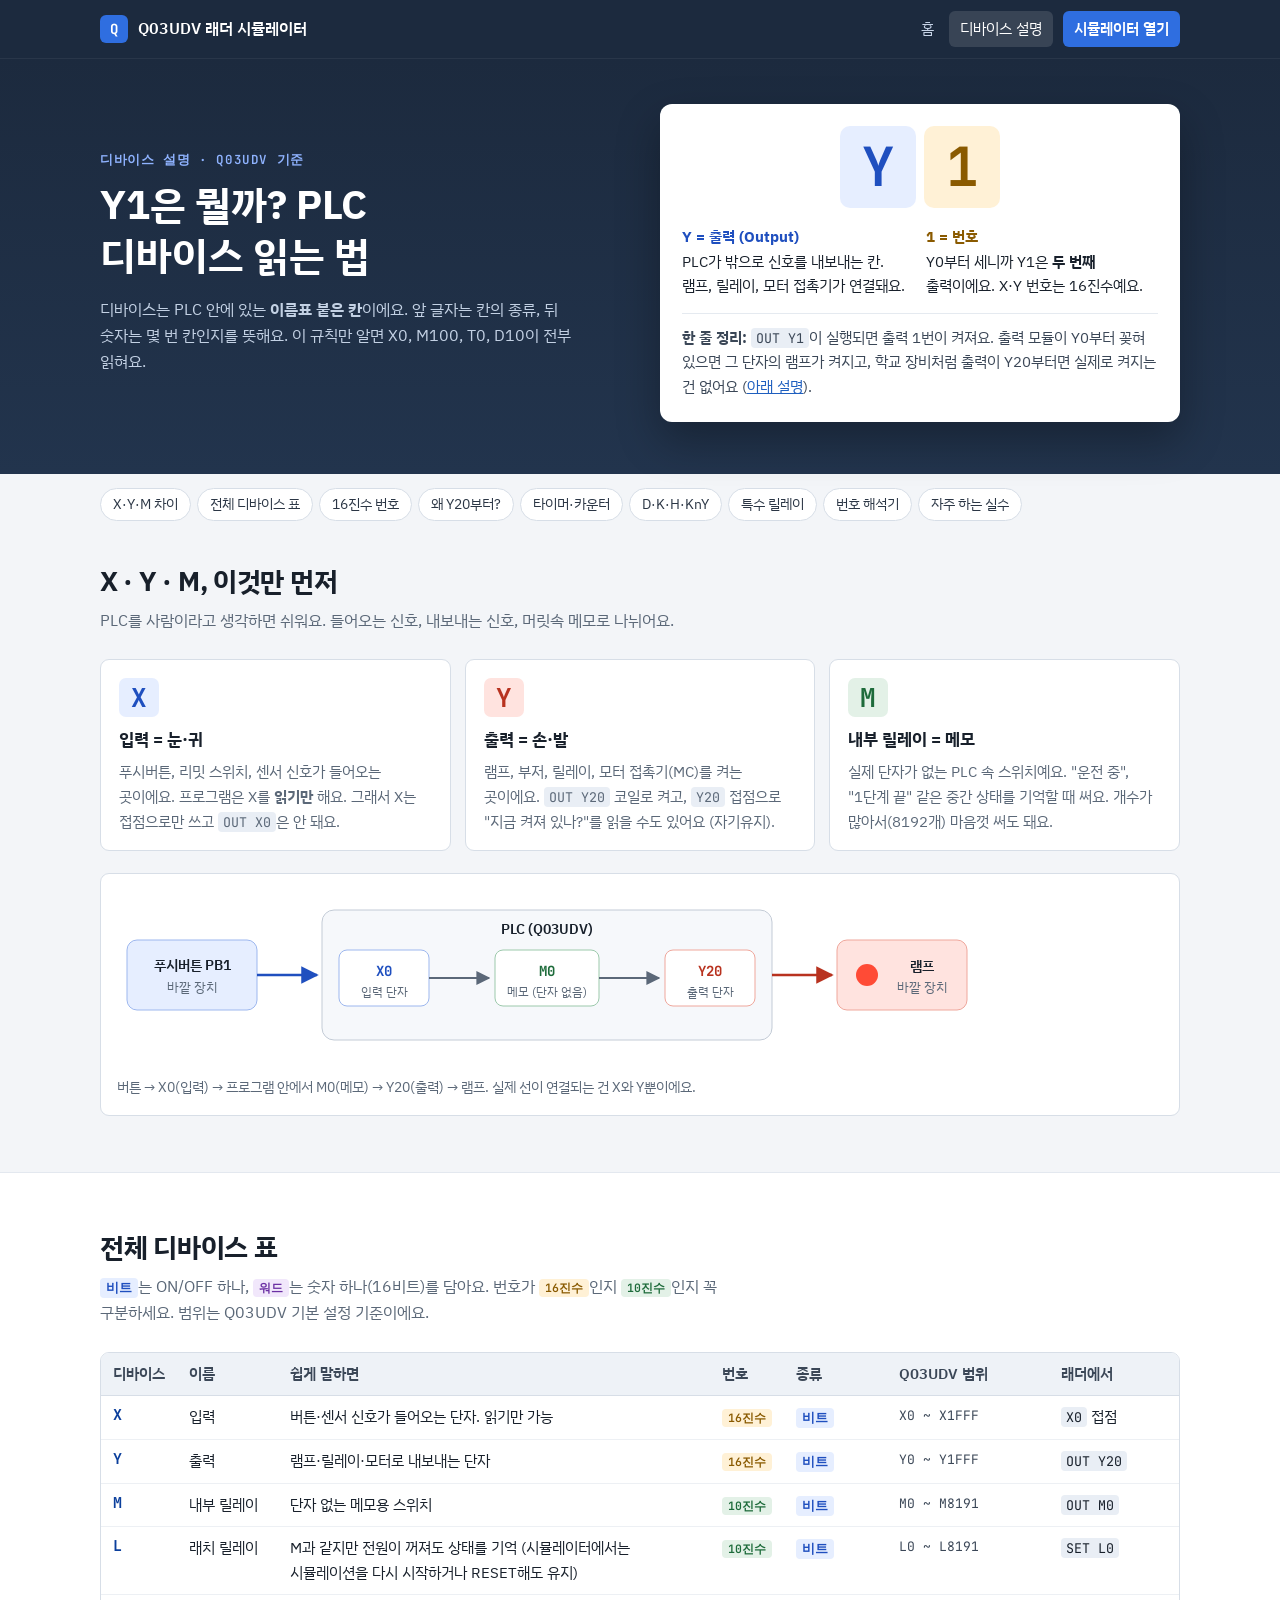
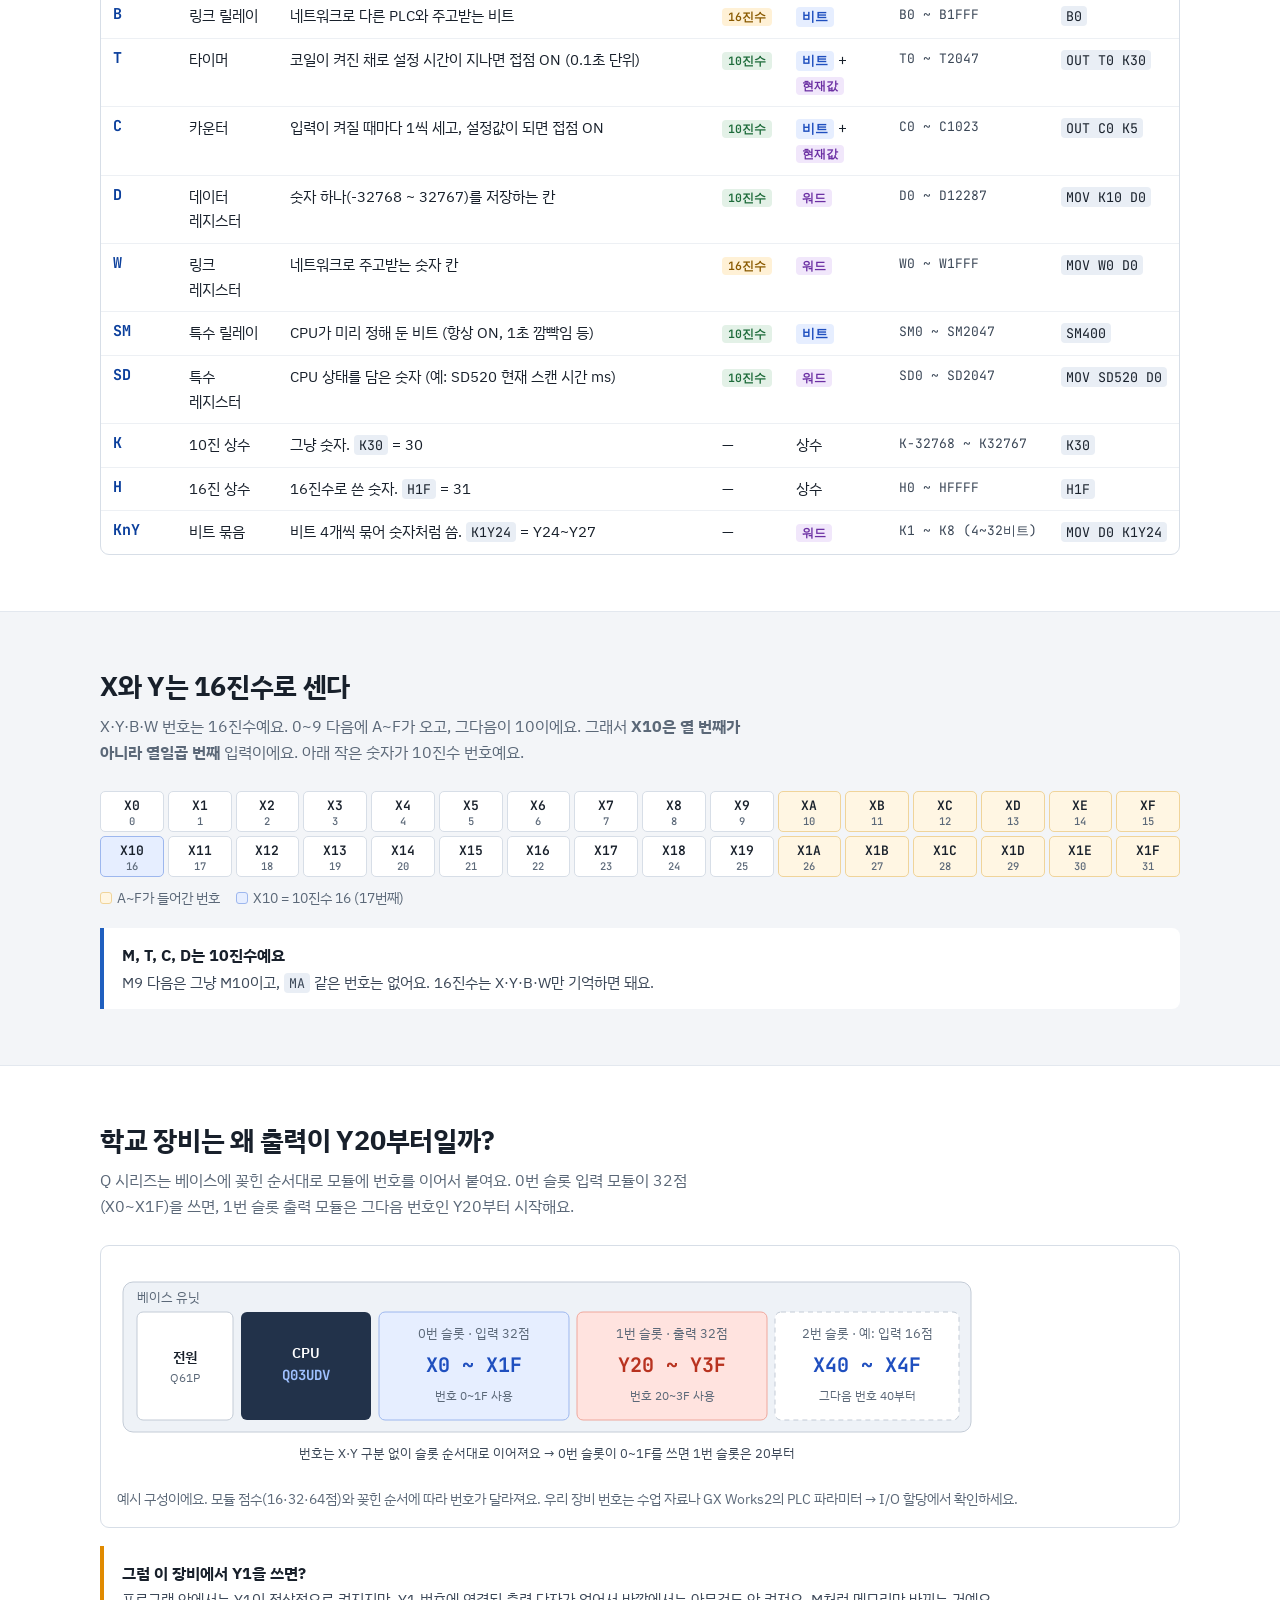
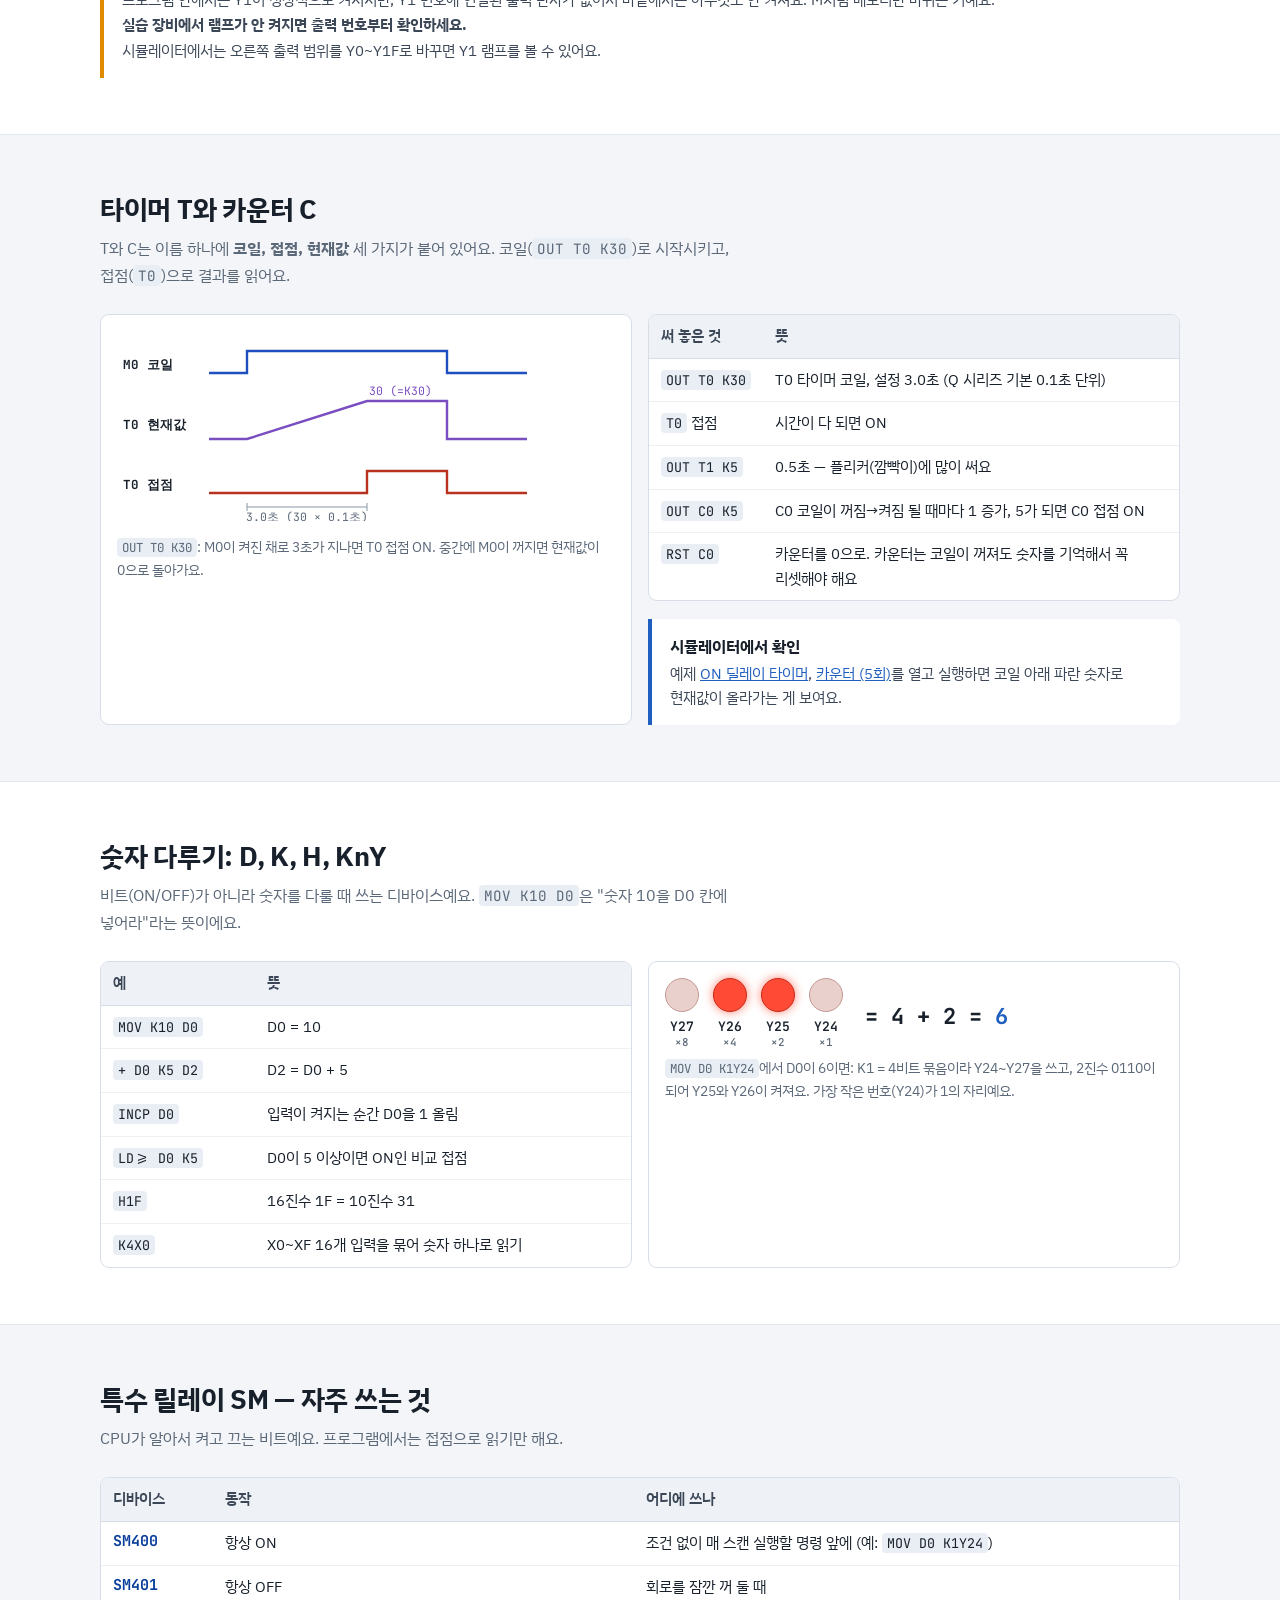
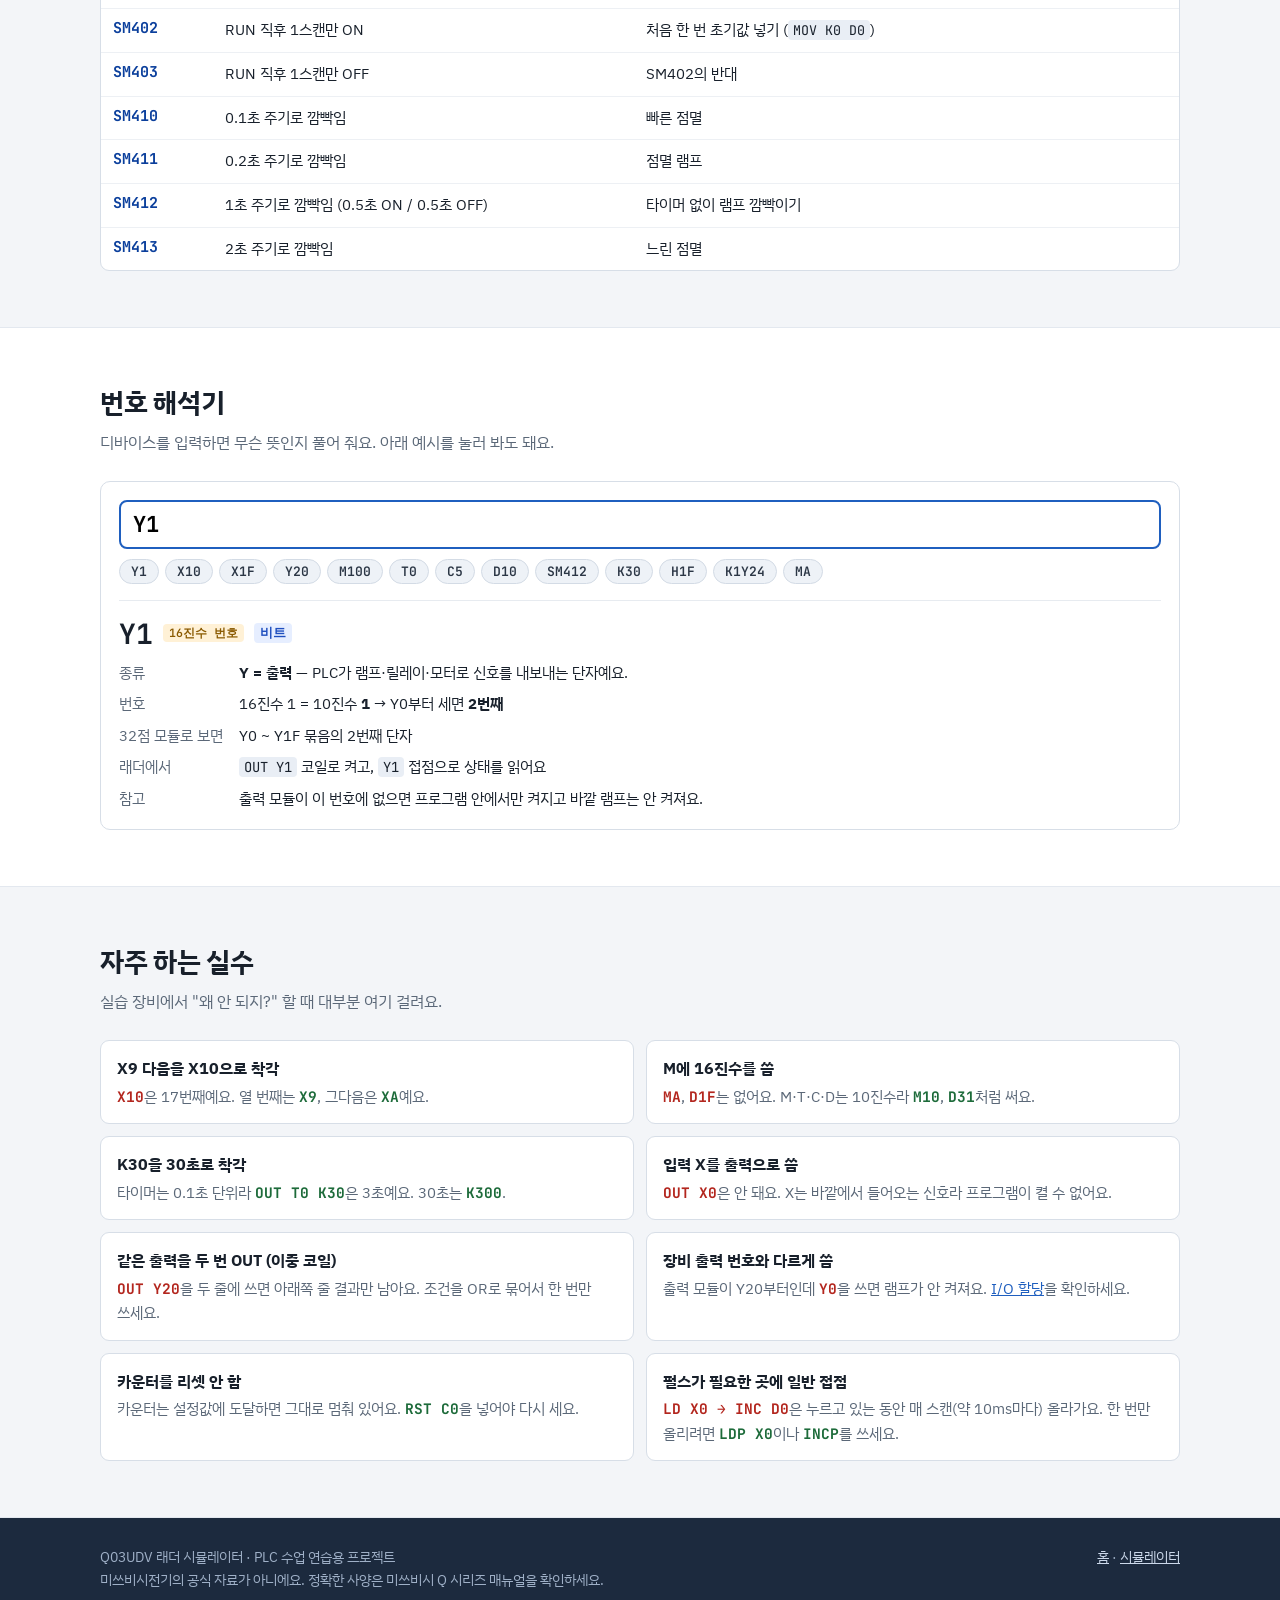
==== commit 21457042: "검토 의견 반영: 작업 보호, 학습 미션, 원인 설명, 자가 검사 - 예제·파일·새 프로젝트를 열기 전 하던 작업 자동 백업(최근 5개), 예제 열기 확인창 - 수정한 예제도 사용" ====
--- a/devices.html
+++ b/devices.html
@@ -165,7 +165,7 @@
           <tr><td class="dv">X</td><td>입력</td><td>버튼·센서 신호가 들어오는 단자. 읽기만 가능</td><td><span class="tag hex">16진수</span></td><td><span class="tag bit">비트</span></td><td class="rng">X0 ~ X1FFF</td><td><code>X0</code> 접점</td></tr>
           <tr><td class="dv">Y</td><td>출력</td><td>램프·릴레이·모터로 내보내는 단자</td><td><span class="tag hex">16진수</span></td><td><span class="tag bit">비트</span></td><td class="rng">Y0 ~ Y1FFF</td><td><code>OUT Y20</code></td></tr>
           <tr><td class="dv">M</td><td>내부 릴레이</td><td>단자 없는 메모용 스위치</td><td><span class="tag dec">10진수</span></td><td><span class="tag bit">비트</span></td><td class="rng">M0 ~ M8191</td><td><code>OUT M0</code></td></tr>
-          <tr><td class="dv">L</td><td>래치 릴레이</td><td>M과 같지만 전원이 꺼져도 상태를 기억</td><td><span class="tag dec">10진수</span></td><td><span class="tag bit">비트</span></td><td class="rng">L0 ~ L8191</td><td><code>SET L0</code></td></tr>
+          <tr><td class="dv">L</td><td>래치 릴레이</td><td>M과 같지만 전원이 꺼져도 상태를 기억 (시뮬레이터에서는 시뮬레이션을 다시 시작하거나 RESET해도 유지)</td><td><span class="tag dec">10진수</span></td><td><span class="tag bit">비트</span></td><td class="rng">L0 ~ L8191</td><td><code>SET L0</code></td></tr>
           <tr><td class="dv">B</td><td>링크 릴레이</td><td>네트워크로 다른 PLC와 주고받는 비트</td><td><span class="tag hex">16진수</span></td><td><span class="tag bit">비트</span></td><td class="rng">B0 ~ B1FFF</td><td><code>B0</code></td></tr>
           <tr><td class="dv">T</td><td>타이머</td><td>코일이 켜진 채로 설정 시간이 지나면 접점 ON (0.1초 단위)</td><td><span class="tag dec">10진수</span></td><td><span class="tag bit">비트</span> + <span class="tag word">현재값</span></td><td class="rng">T0 ~ T2047</td><td><code>OUT T0 K30</code></td></tr>
           <tr><td class="dv">C</td><td>카운터</td><td>입력이 켜질 때마다 1씩 세고, 설정값이 되면 접점 ON</td><td><span class="tag dec">10진수</span></td><td><span class="tag bit">비트</span> + <span class="tag word">현재값</span></td><td class="rng">C0 ~ C1023</td><td><code>OUT C0 K5</code></td></tr>
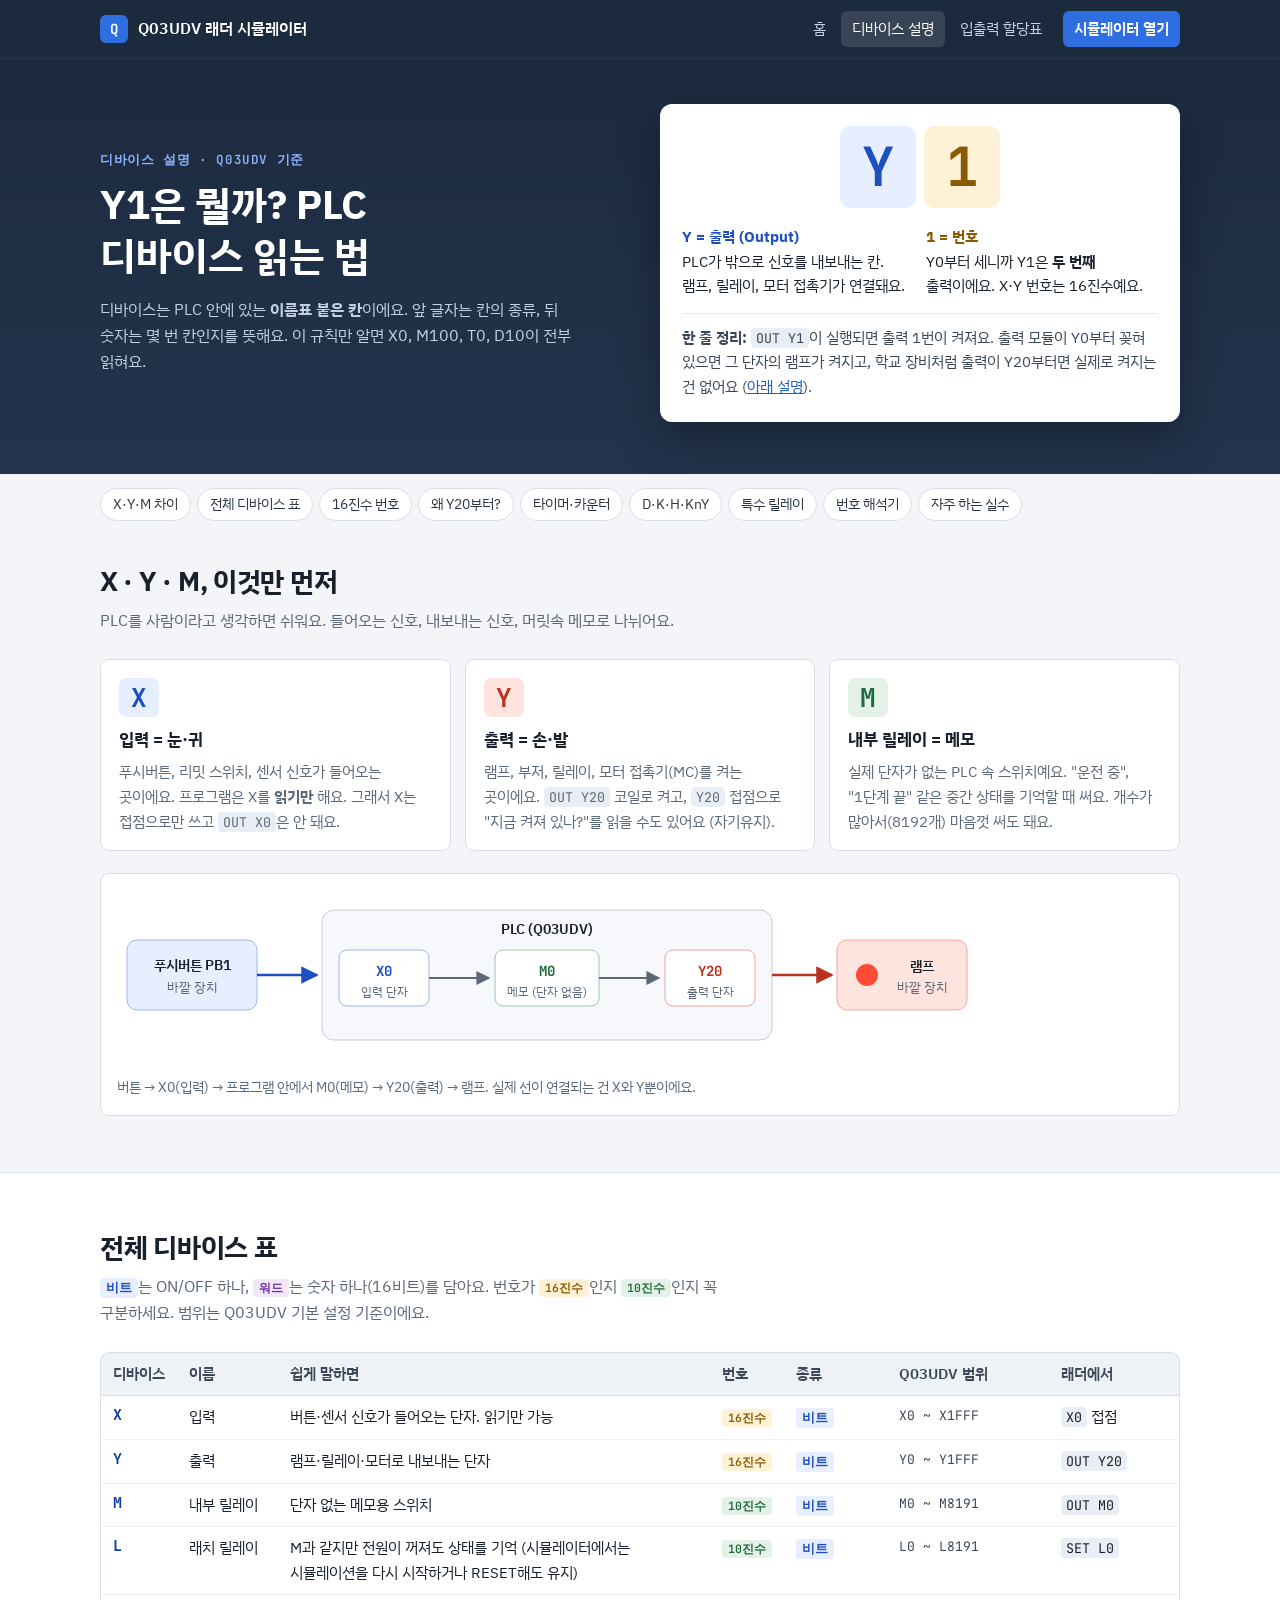
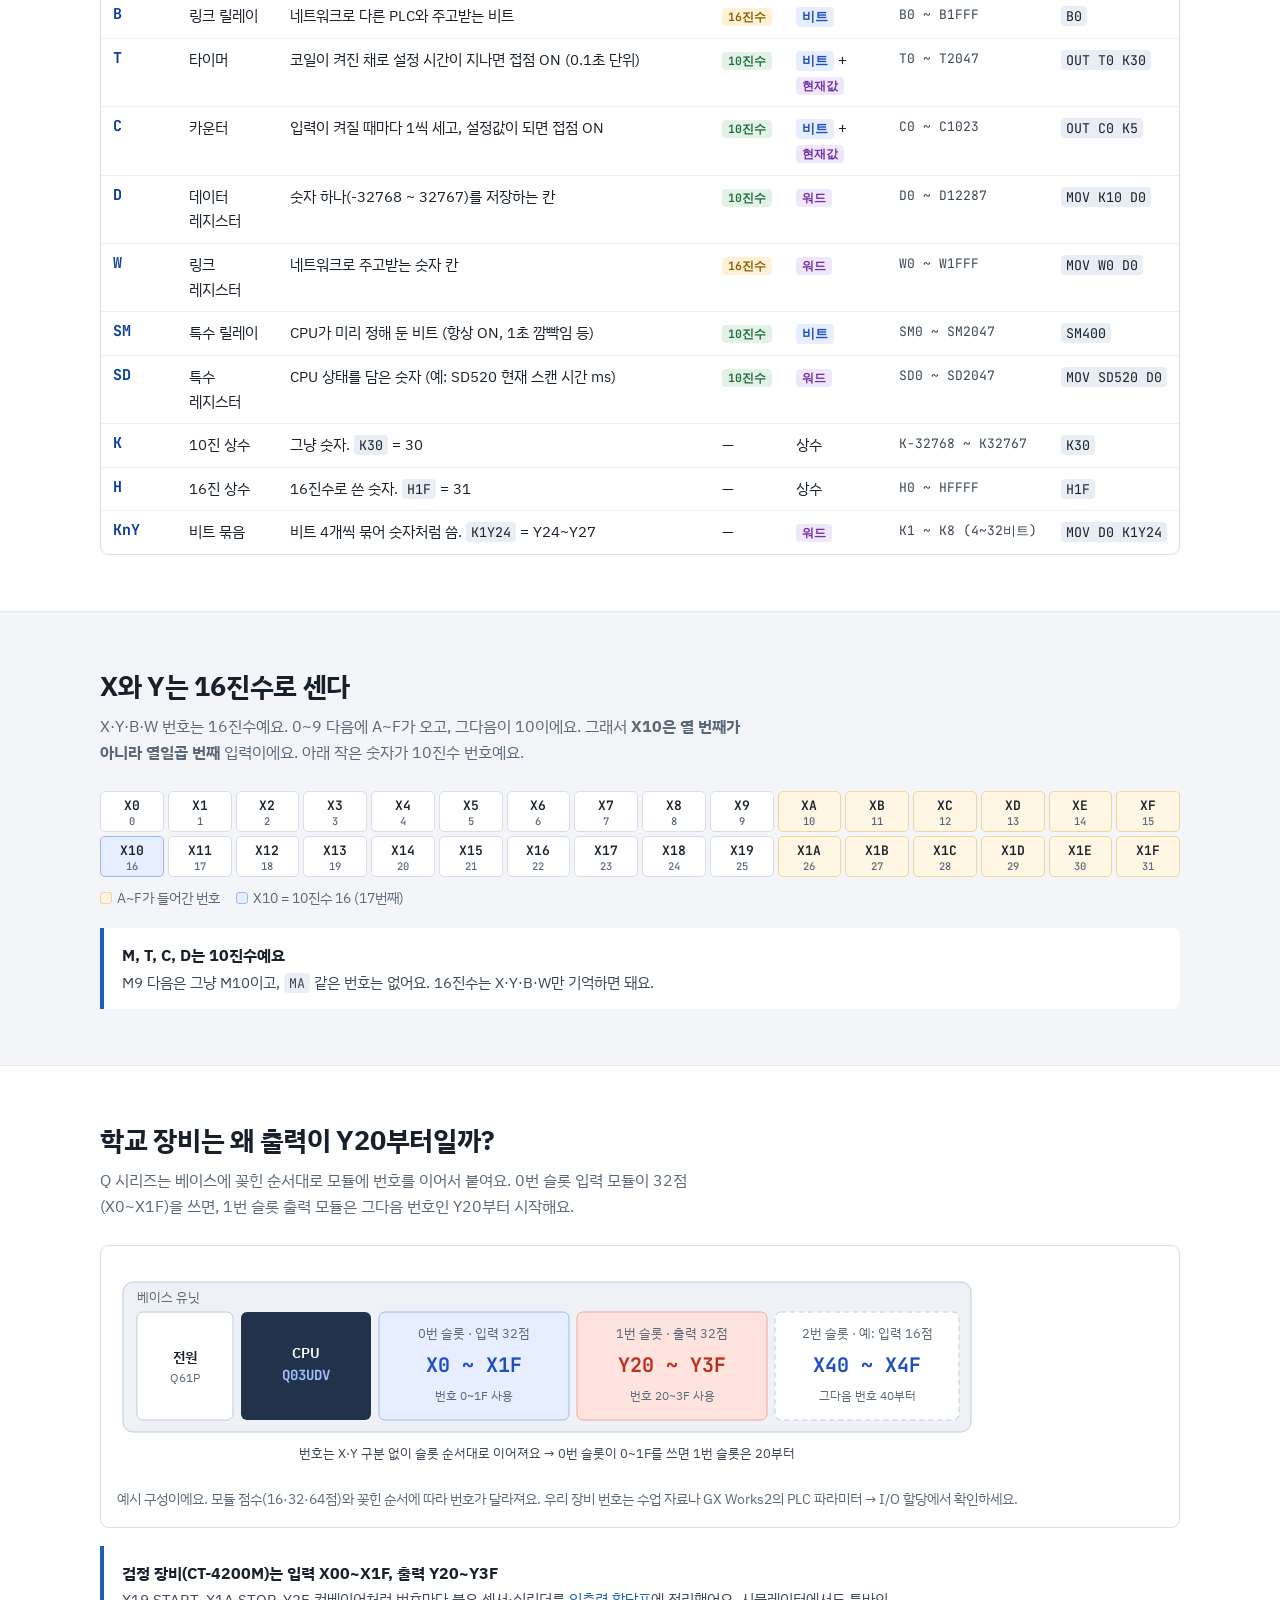
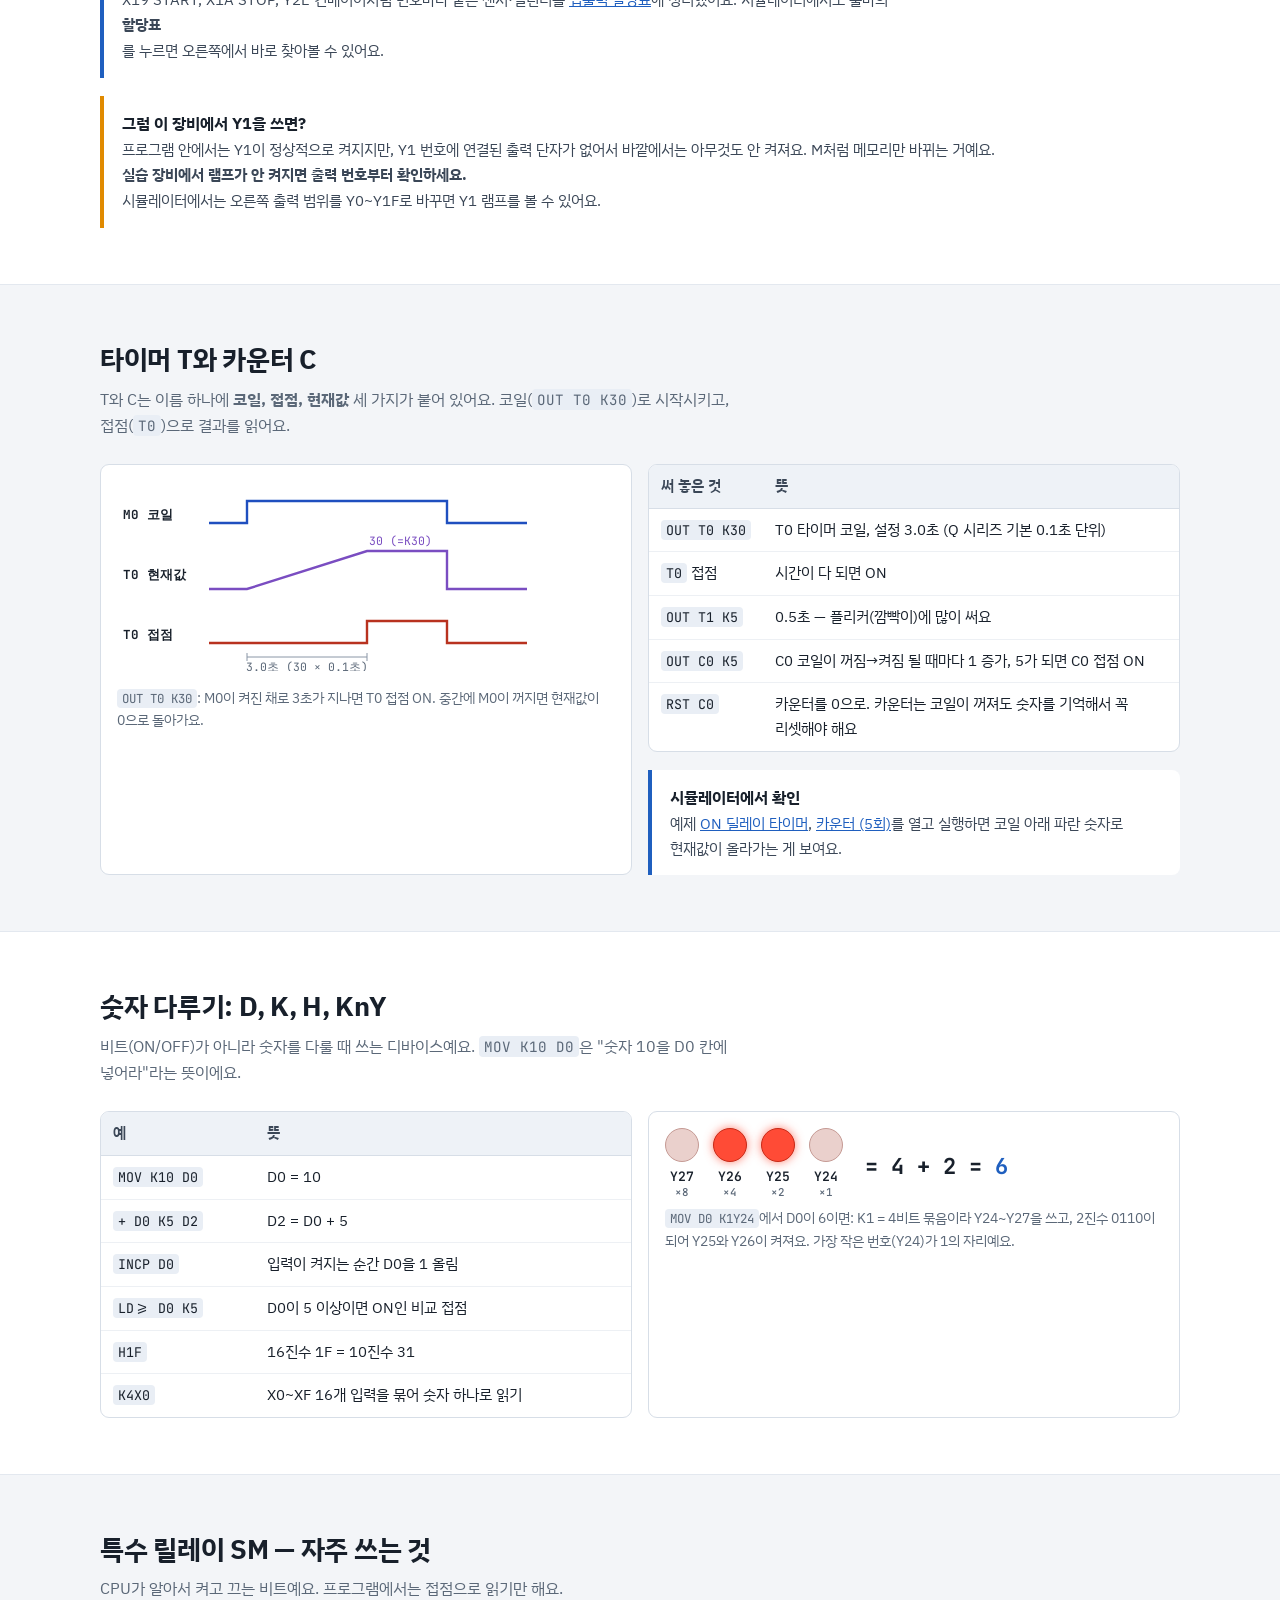
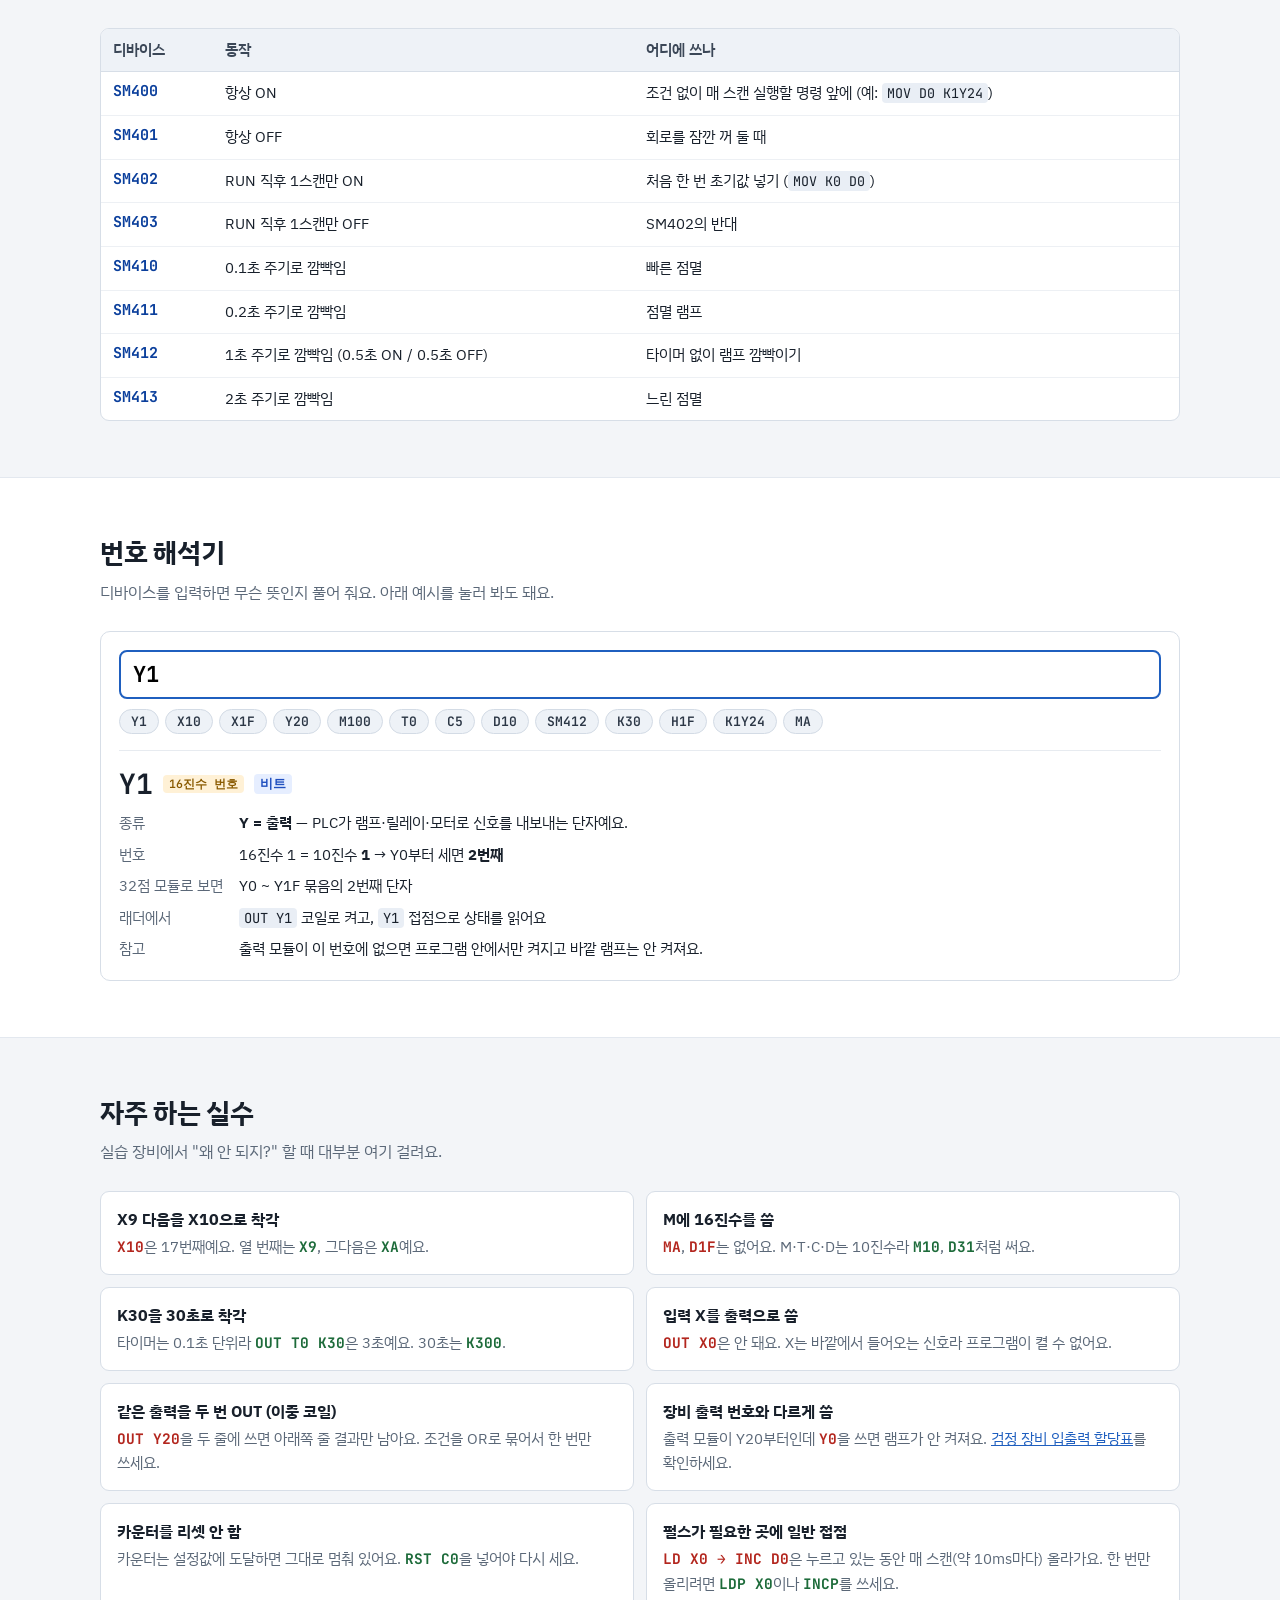
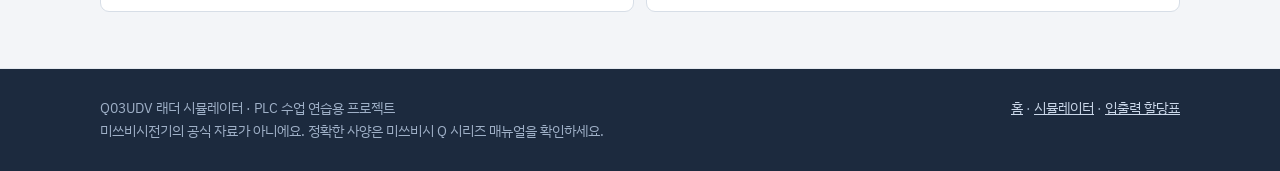
==== commit 7bae16be: "가상 설비를 학교 검정 장비(CT-4200M) 모양과 입출력 할당표대로 다시 만들기 - 공급·드릴 가공·분배·컨베이어·금속/워크 감지·취출·스토퍼·흡착·저장 창고·서보 축·스위치·" ====
--- a/devices.html
+++ b/devices.html
@@ -81,6 +81,7 @@
     <nav class="top" aria-label="사이트 메뉴">
       <a href="index.html">홈</a>
       <a href="devices.html" aria-current="page">디바이스 설명</a>
+      <a href="io.html">입출력 할당표</a>
       <a class="cta" href="simulator.html">시뮬레이터 열기</a>
     </nav>
   </div>
@@ -211,6 +212,7 @@
       </svg>
       <figcaption>예시 구성이에요. 모듈 점수(16·32·64점)와 꽂힌 순서에 따라 번호가 달라져요. 우리 장비 번호는 수업 자료나 GX Works2의 PLC 파라미터 → I/O 할당에서 확인하세요.</figcaption>
     </figure>
+    <div class="callout"><b>검정 장비(CT-4200M)는 입력 X00~X1F, 출력 Y20~Y3F</b><p>X19 START, X1A STOP, Y2E 컨베이어처럼 번호마다 붙은 센서·실린더를 <a href="io.html">입출력 할당표</a>에 정리했어요. 시뮬레이터에서도 툴바의 <b>할당표</b>를 누르면 오른쪽에서 바로 찾아볼 수 있어요.</p></div>
     <div class="callout warn"><b>그럼 이 장비에서 Y1을 쓰면?</b><p>프로그램 안에서는 Y1이 정상적으로 켜지지만, Y1 번호에 연결된 출력 단자가 없어서 바깥에서는 아무것도 안 켜져요. M처럼 메모리만 바뀌는 거예요. <b>실습 장비에서 램프가 안 켜지면 출력 번호부터 확인하세요.</b> 시뮬레이터에서는 오른쪽 출력 범위를 Y0~Y1F로 바꾸면 Y1 램프를 볼 수 있어요.</p></div>
   </div>
 </section>
@@ -322,7 +324,7 @@
       <li><b>K30을 30초로 착각</b><p>타이머는 0.1초 단위라 <span class="o">OUT T0 K30</span>은 3초예요. 30초는 <span class="o">K300</span>.</p></li>
       <li><b>입력 X를 출력으로 씀</b><p><span class="x">OUT X0</span>은 안 돼요. X는 바깥에서 들어오는 신호라 프로그램이 켤 수 없어요.</p></li>
       <li><b>같은 출력을 두 번 OUT (이중 코일)</b><p><span class="x">OUT Y20</span>을 두 줄에 쓰면 아래쪽 줄 결과만 남아요. 조건을 OR로 묶어서 한 번만 쓰세요.</p></li>
-      <li><b>장비 출력 번호와 다르게 씀</b><p>출력 모듈이 Y20부터인데 <span class="x">Y0</span>을 쓰면 램프가 안 켜져요. <a href="#io">I/O 할당</a>을 확인하세요.</p></li>
+      <li><b>장비 출력 번호와 다르게 씀</b><p>출력 모듈이 Y20부터인데 <span class="x">Y0</span>을 쓰면 램프가 안 켜져요. <a href="io.html">검정 장비 입출력 할당표</a>를 확인하세요.</p></li>
       <li><b>카운터를 리셋 안 함</b><p>카운터는 설정값에 도달하면 그대로 멈춰 있어요. <span class="o">RST C0</span>을 넣어야 다시 세요.</p></li>
       <li><b>펄스가 필요한 곳에 일반 접점</b><p><span class="x">LD X0 → INC D0</span>은 누르고 있는 동안 매 스캔(약 10ms마다) 올라가요. 한 번만 올리려면 <span class="o">LDP X0</span>이나 <span class="o">INCP</span>를 쓰세요.</p></li>
     </ul>
@@ -332,7 +334,7 @@
 <footer class="site">
   <div class="wrap">
     <div>Q03UDV 래더 시뮬레이터 · PLC 수업 연습용 프로젝트<br>미쓰비시전기의 공식 자료가 아니에요. 정확한 사양은 미쓰비시 Q 시리즈 매뉴얼을 확인하세요.</div>
-    <div><a href="index.html">홈</a> · <a href="simulator.html">시뮬레이터</a></div>
+    <div><a href="index.html">홈</a> · <a href="simulator.html">시뮬레이터</a> · <a href="io.html">입출력 할당표</a></div>
   </div>
 </footer>
 
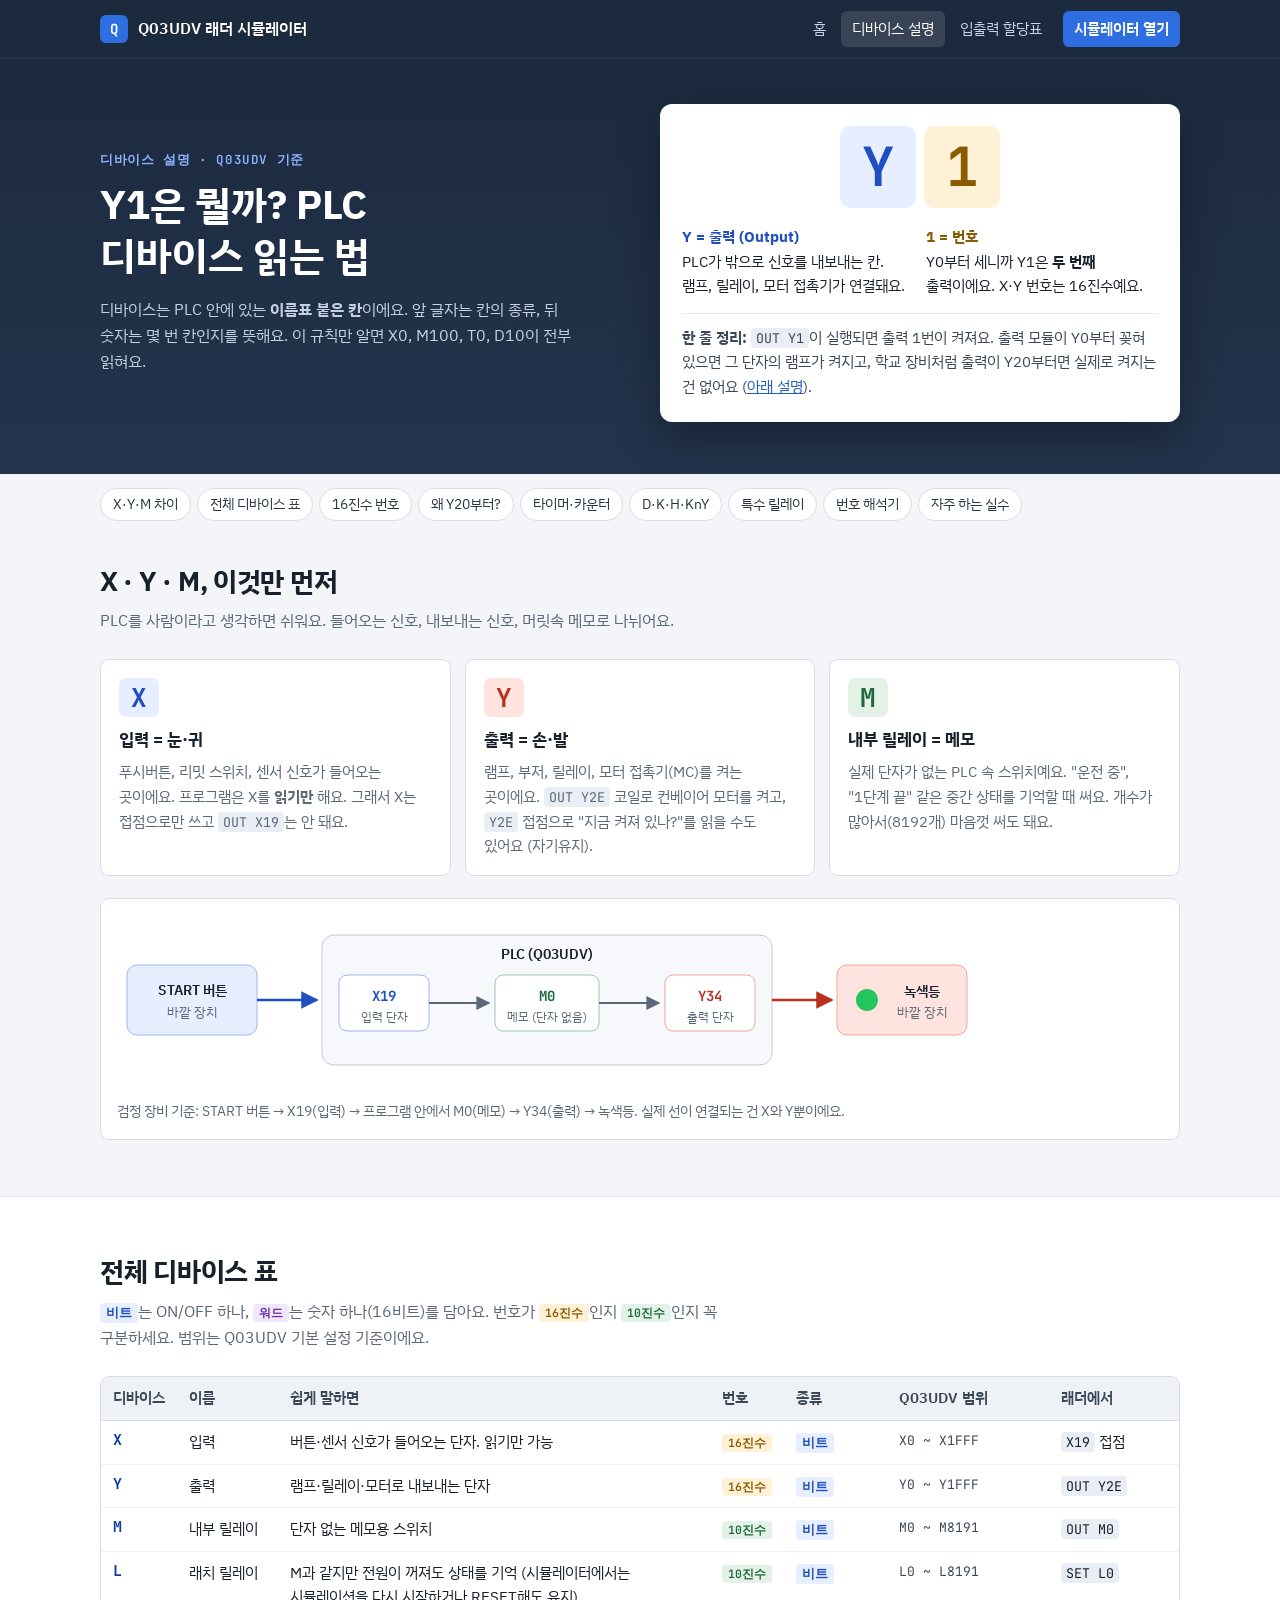
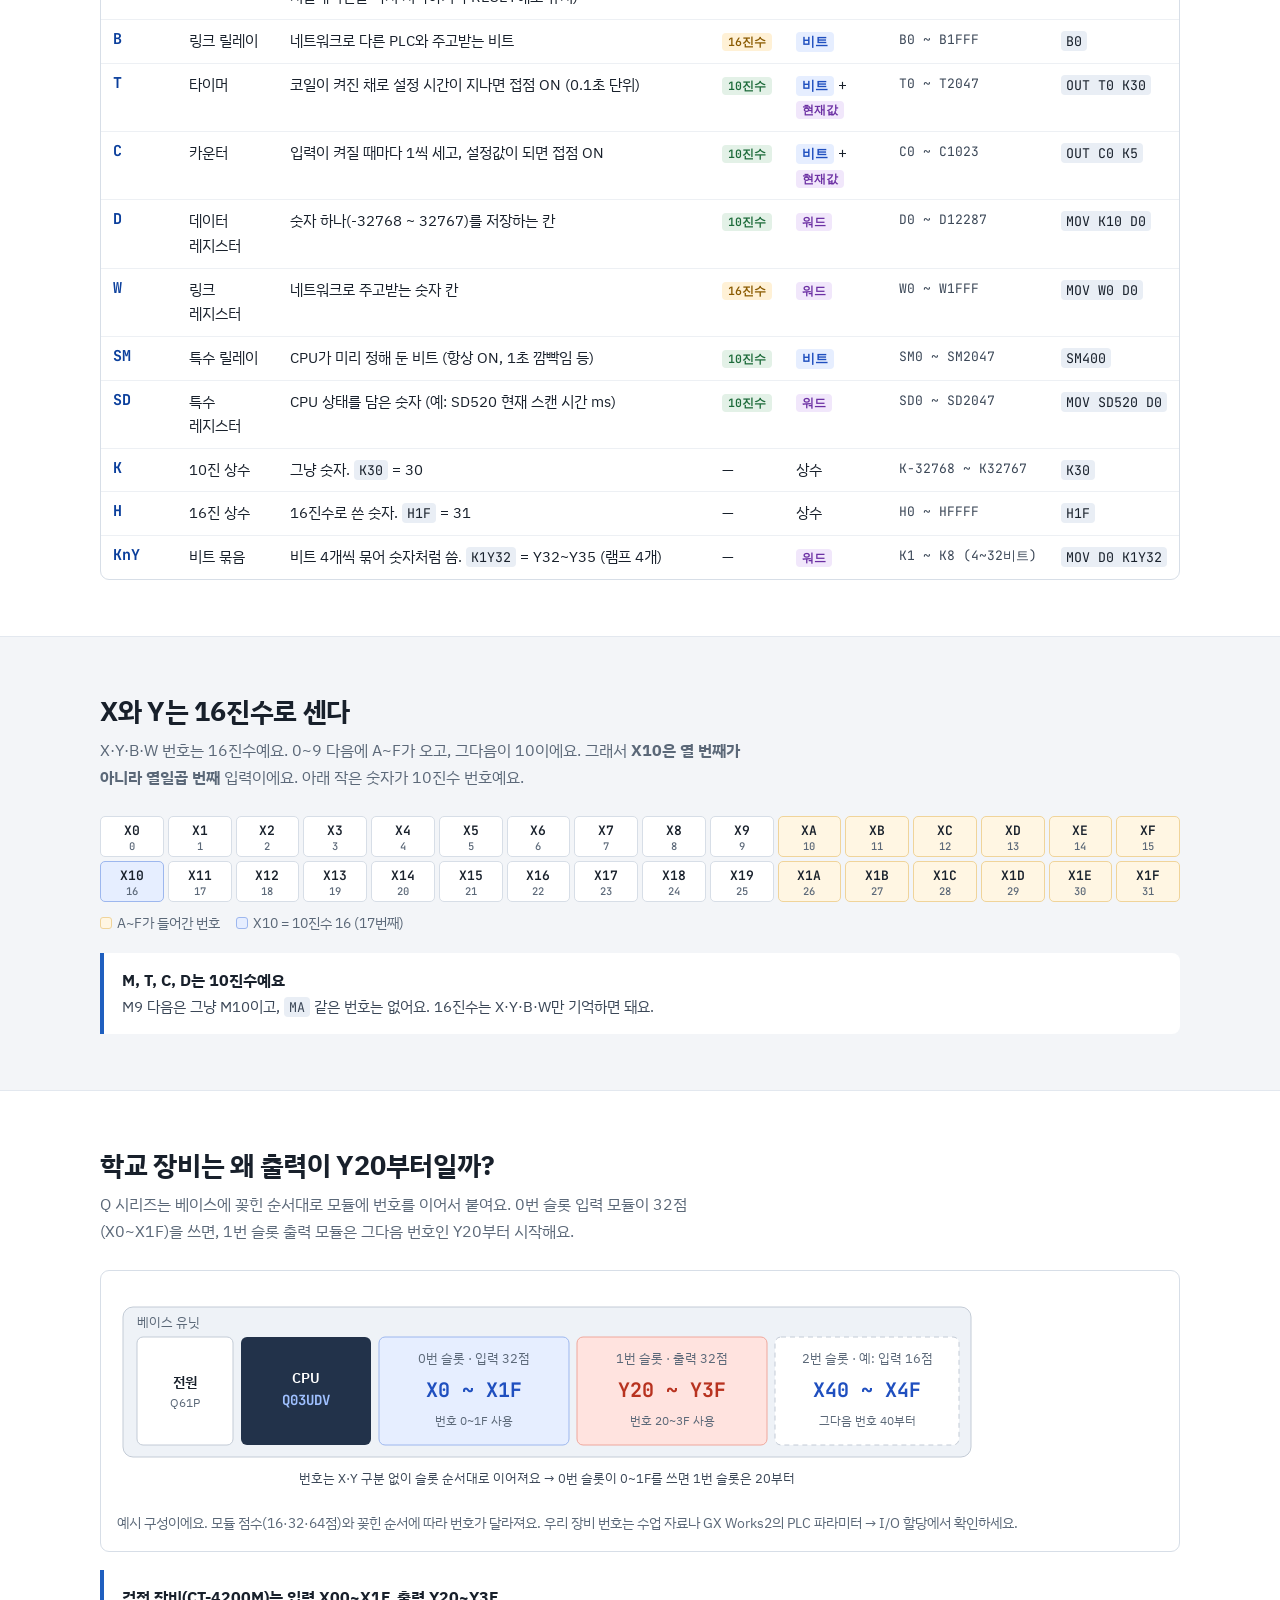
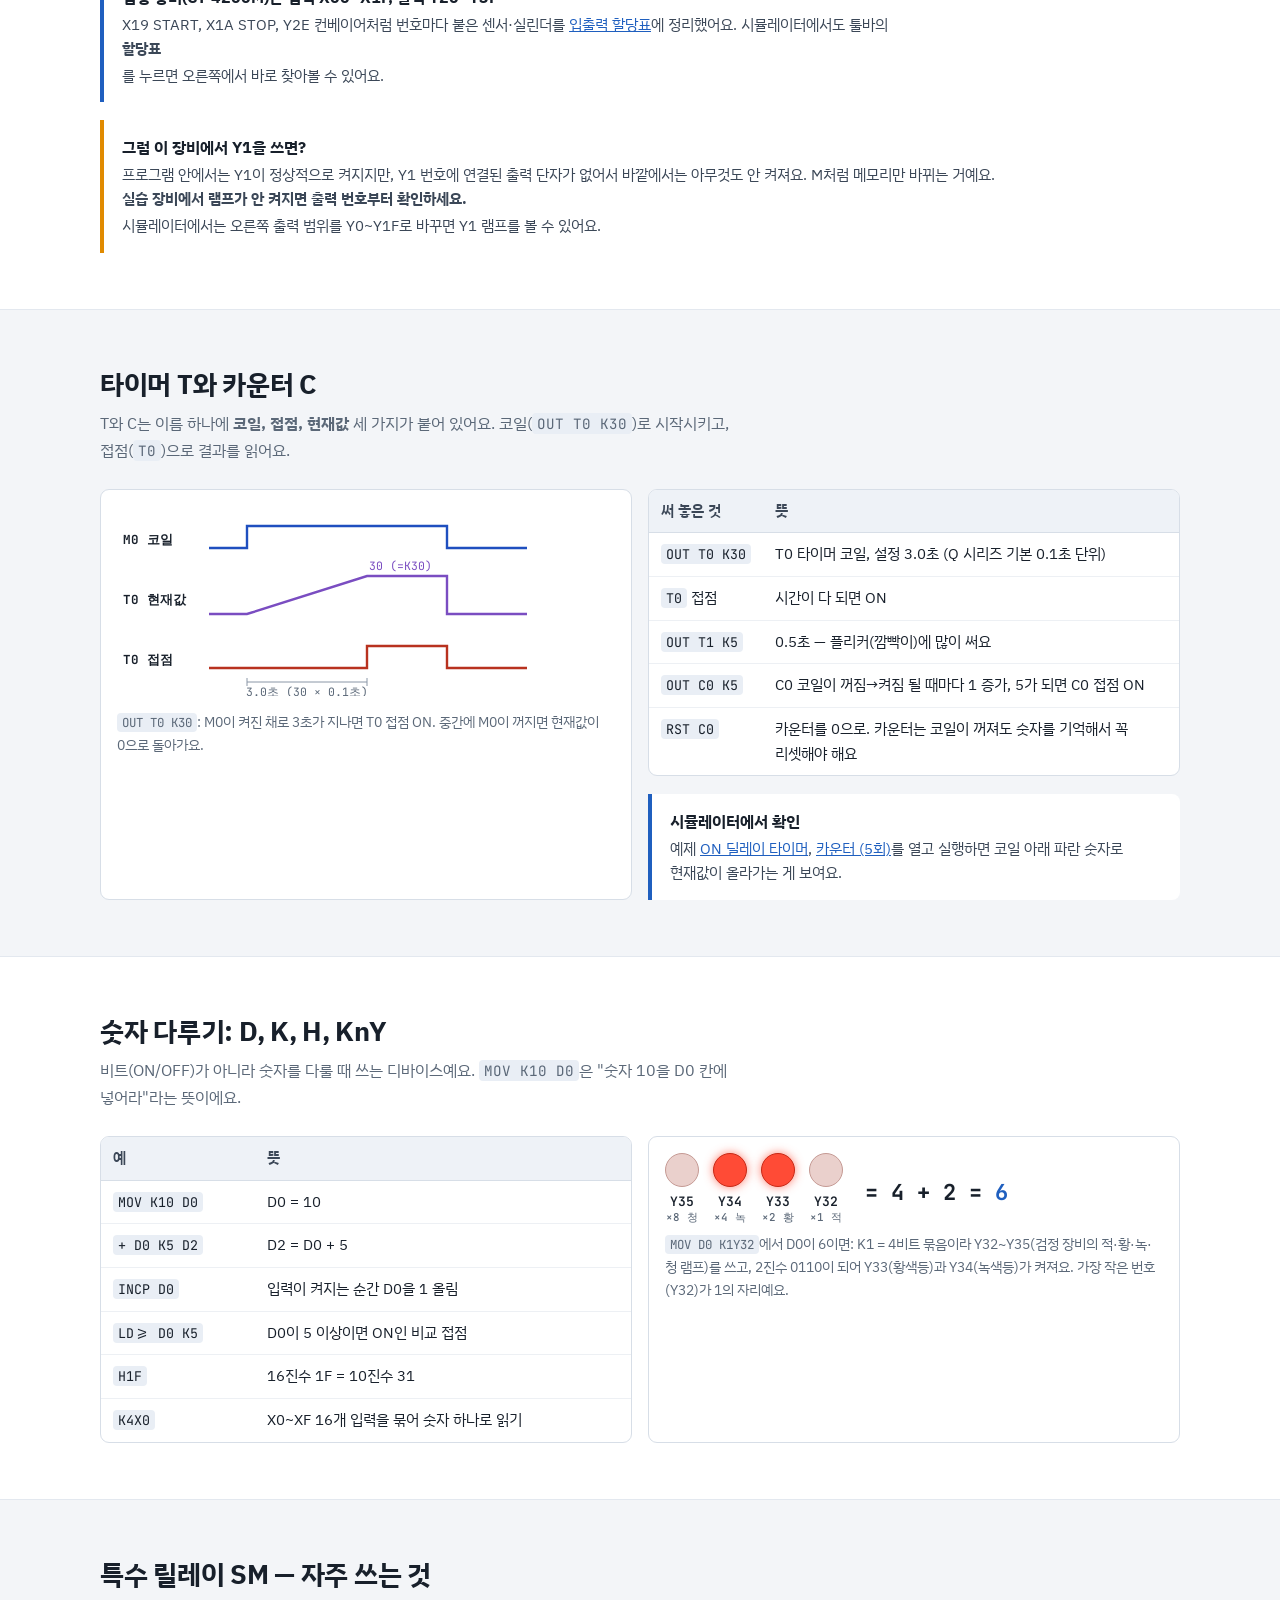
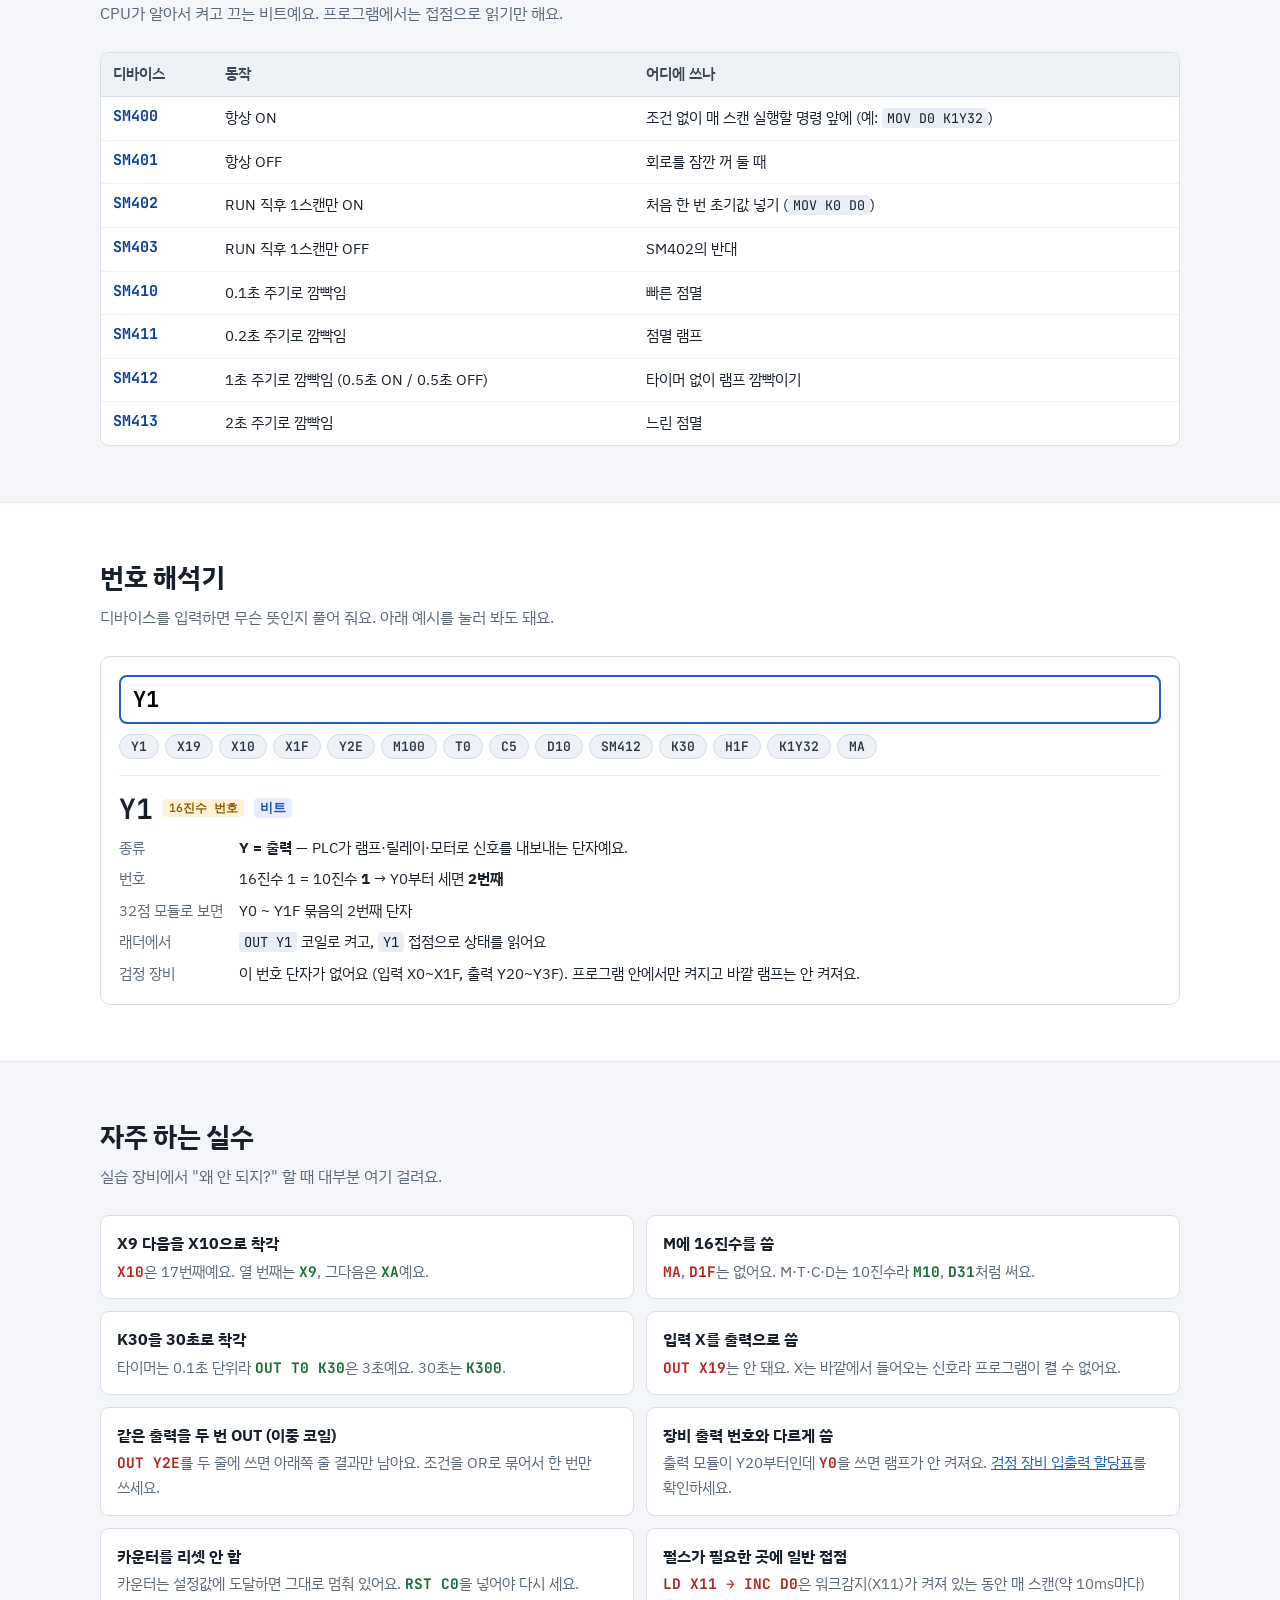
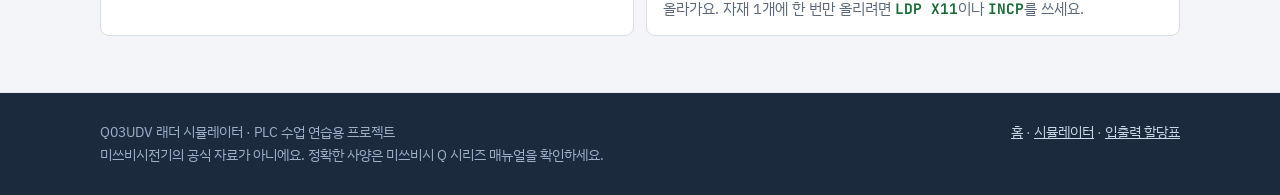
==== commit cfe88973: "예제·미션·안내 문구를 학교 검정 장비 입출력 할당표 번호로 통일 - 예제 1~8: X0·X1 푸시버튼(PB) → X19 START · X1A STOP · X1B RESET · X" ====
--- a/devices.html
+++ b/devices.html
@@ -4,7 +4,7 @@
 <meta charset="utf-8">
 <meta name="viewport" content="width=device-width, initial-scale=1">
 <title>디바이스 설명 · Q03UDV 래더 시뮬레이터</title>
-<meta name="description" content="Y1, X10, M0, T0 K30, D0, SM400, K1Y20은 무슨 뜻일까? 미쓰비시 Q03UDV PLC 디바이스를 그림과 예시로 정리했어요.">
+<meta name="description" content="Y1, X10, M0, T0 K30, D0, SM400, K1Y32는 무슨 뜻일까? 미쓰비시 Q03UDV PLC 디바이스를 그림과 예시로 정리했어요.">
 <meta property="og:type" content="article">
 <meta property="og:title" content="Y1은 뭘까? PLC 디바이스 읽는 법">
 <meta property="og:description" content="X, Y, M, T, C, D, SM, K, H를 그림과 예시로 정리 — Q03UDV 기준">
@@ -114,21 +114,21 @@
     <h2>X · Y · M, 이것만 먼저</h2>
     <p class="lead">PLC를 사람이라고 생각하면 쉬워요. 들어오는 신호, 내보내는 신호, 머릿속 메모로 나뉘어요.</p>
     <div class="three">
-      <div class="card x"><span class="ic">X</span><h3>입력 = 눈·귀</h3><p>푸시버튼, 리밋 스위치, 센서 신호가 들어오는 곳이에요. 프로그램은 X를 <b>읽기만</b> 해요. 그래서 X는 접점으로만 쓰고 <code>OUT X0</code>은 안 돼요.</p></div>
-      <div class="card y"><span class="ic">Y</span><h3>출력 = 손·발</h3><p>램프, 부저, 릴레이, 모터 접촉기(MC)를 켜는 곳이에요. <code>OUT Y20</code> 코일로 켜고, <code>Y20</code> 접점으로 "지금 켜져 있나?"를 읽을 수도 있어요 (자기유지).</p></div>
+      <div class="card x"><span class="ic">X</span><h3>입력 = 눈·귀</h3><p>푸시버튼, 리밋 스위치, 센서 신호가 들어오는 곳이에요. 프로그램은 X를 <b>읽기만</b> 해요. 그래서 X는 접점으로만 쓰고 <code>OUT X19</code>는 안 돼요.</p></div>
+      <div class="card y"><span class="ic">Y</span><h3>출력 = 손·발</h3><p>램프, 부저, 릴레이, 모터 접촉기(MC)를 켜는 곳이에요. <code>OUT Y2E</code> 코일로 컨베이어 모터를 켜고, <code>Y2E</code> 접점으로 "지금 켜져 있나?"를 읽을 수도 있어요 (자기유지).</p></div>
       <div class="card m"><span class="ic">M</span><h3>내부 릴레이 = 메모</h3><p>실제 단자가 없는 PLC 속 스위치예요. "운전 중", "1단계 끝" 같은 중간 상태를 기억할 때 써요. 개수가 많아서(8192개) 마음껏 써도 돼요.</p></div>
     </div>
     <figure class="dia">
-      <svg viewBox="0 0 860 170" width="860" role="img" aria-label="푸시버튼이 X0 단자로 들어가 PLC 프로그램에서 M0을 거쳐 Y20 단자의 램프를 켜는 흐름">
+      <svg viewBox="0 0 860 170" width="860" role="img" aria-label="START 버튼이 X19 단자로 들어가 PLC 프로그램에서 M0을 거쳐 Y34 단자의 녹색등을 켜는 흐름">
         <g font-family="IBM Plex Sans KR, sans-serif" font-size="14" fill="#18202b">
           <rect x="10" y="50" width="130" height="70" rx="10" fill="#e6eeff" stroke="#9db7ee"/>
-          <text x="75" y="80" text-anchor="middle" font-weight="600">푸시버튼 PB1</text>
+          <text x="75" y="80" text-anchor="middle" font-weight="600">START 버튼</text>
           <text x="75" y="102" text-anchor="middle" font-size="12.5" fill="#5b6878">바깥 장치</text>
           <path d="M140 85H200" stroke="#1f4fbf" stroke-width="2.5" marker-end="url(#ar)"/>
           <rect x="205" y="20" width="450" height="130" rx="12" fill="#f6f8fb" stroke="#c3cbd6"/>
           <text x="430" y="44" text-anchor="middle" font-weight="600">PLC (Q03UDV)</text>
           <rect x="222" y="60" width="90" height="56" rx="8" fill="#fff" stroke="#9db7ee"/>
-          <text x="267" y="86" text-anchor="middle" font-family="JetBrains Mono, monospace" font-weight="700" fill="#1f4fbf">X0</text>
+          <text x="267" y="86" text-anchor="middle" font-family="JetBrains Mono, monospace" font-weight="700" fill="#1f4fbf">X19</text>
           <text x="267" y="106" text-anchor="middle" font-size="12" fill="#5b6878">입력 단자</text>
           <path d="M312 88H372" stroke="#5b6878" stroke-width="2" marker-end="url(#ar2)"/>
           <rect x="378" y="60" width="104" height="56" rx="8" fill="#fff" stroke="#9cc9ab"/>
@@ -136,12 +136,12 @@
           <text x="430" y="106" text-anchor="middle" font-size="12" fill="#5b6878">메모 (단자 없음)</text>
           <path d="M482 88H542" stroke="#5b6878" stroke-width="2" marker-end="url(#ar2)"/>
           <rect x="548" y="60" width="90" height="56" rx="8" fill="#fff" stroke="#efa79c"/>
-          <text x="593" y="86" text-anchor="middle" font-family="JetBrains Mono, monospace" font-weight="700" fill="#b8321f">Y20</text>
+          <text x="593" y="86" text-anchor="middle" font-family="JetBrains Mono, monospace" font-weight="700" fill="#b8321f">Y34</text>
           <text x="593" y="106" text-anchor="middle" font-size="12" fill="#5b6878">출력 단자</text>
           <path d="M655 85H715" stroke="#b8321f" stroke-width="2.5" marker-end="url(#ar3)"/>
           <rect x="720" y="50" width="130" height="70" rx="10" fill="#ffe3df" stroke="#efa79c"/>
-          <circle cx="750" cy="85" r="11" fill="#ff4b36"/>
-          <text x="805" y="81" text-anchor="middle" font-weight="600">램프</text>
+          <circle cx="750" cy="85" r="11" fill="#22c55e"/>
+          <text x="805" y="81" text-anchor="middle" font-weight="600">녹색등</text>
           <text x="805" y="102" text-anchor="middle" font-size="12.5" fill="#5b6878">바깥 장치</text>
         </g>
         <defs>
@@ -150,7 +150,7 @@
           <marker id="ar3" viewBox="0 0 10 10" refX="9" refY="5" markerWidth="7" markerHeight="7" orient="auto"><path d="M0 0L10 5L0 10z" fill="#b8321f"/></marker>
         </defs>
       </svg>
-      <figcaption>버튼 → X0(입력) → 프로그램 안에서 M0(메모) → Y20(출력) → 램프. 실제 선이 연결되는 건 X와 Y뿐이에요.</figcaption>
+      <figcaption>검정 장비 기준: START 버튼 → X19(입력) → 프로그램 안에서 M0(메모) → Y34(출력) → 녹색등. 실제 선이 연결되는 건 X와 Y뿐이에요.</figcaption>
     </figure>
   </div>
 </section>
@@ -163,8 +163,8 @@
       <table class="t">
         <thead><tr><th>디바이스</th><th>이름</th><th>쉽게 말하면</th><th>번호</th><th>종류</th><th>Q03UDV 범위</th><th>래더에서</th></tr></thead>
         <tbody>
-          <tr><td class="dv">X</td><td>입력</td><td>버튼·센서 신호가 들어오는 단자. 읽기만 가능</td><td><span class="tag hex">16진수</span></td><td><span class="tag bit">비트</span></td><td class="rng">X0 ~ X1FFF</td><td><code>X0</code> 접점</td></tr>
-          <tr><td class="dv">Y</td><td>출력</td><td>램프·릴레이·모터로 내보내는 단자</td><td><span class="tag hex">16진수</span></td><td><span class="tag bit">비트</span></td><td class="rng">Y0 ~ Y1FFF</td><td><code>OUT Y20</code></td></tr>
+          <tr><td class="dv">X</td><td>입력</td><td>버튼·센서 신호가 들어오는 단자. 읽기만 가능</td><td><span class="tag hex">16진수</span></td><td><span class="tag bit">비트</span></td><td class="rng">X0 ~ X1FFF</td><td><code>X19</code> 접점</td></tr>
+          <tr><td class="dv">Y</td><td>출력</td><td>램프·릴레이·모터로 내보내는 단자</td><td><span class="tag hex">16진수</span></td><td><span class="tag bit">비트</span></td><td class="rng">Y0 ~ Y1FFF</td><td><code>OUT Y2E</code></td></tr>
           <tr><td class="dv">M</td><td>내부 릴레이</td><td>단자 없는 메모용 스위치</td><td><span class="tag dec">10진수</span></td><td><span class="tag bit">비트</span></td><td class="rng">M0 ~ M8191</td><td><code>OUT M0</code></td></tr>
           <tr><td class="dv">L</td><td>래치 릴레이</td><td>M과 같지만 전원이 꺼져도 상태를 기억 (시뮬레이터에서는 시뮬레이션을 다시 시작하거나 RESET해도 유지)</td><td><span class="tag dec">10진수</span></td><td><span class="tag bit">비트</span></td><td class="rng">L0 ~ L8191</td><td><code>SET L0</code></td></tr>
           <tr><td class="dv">B</td><td>링크 릴레이</td><td>네트워크로 다른 PLC와 주고받는 비트</td><td><span class="tag hex">16진수</span></td><td><span class="tag bit">비트</span></td><td class="rng">B0 ~ B1FFF</td><td><code>B0</code></td></tr>
@@ -176,7 +176,7 @@
           <tr><td class="dv">SD</td><td>특수 레지스터</td><td>CPU 상태를 담은 숫자 (예: SD520 현재 스캔 시간 ms)</td><td><span class="tag dec">10진수</span></td><td><span class="tag word">워드</span></td><td class="rng">SD0 ~ SD2047</td><td><code>MOV SD520 D0</code></td></tr>
           <tr><td class="dv">K</td><td>10진 상수</td><td>그냥 숫자. <code>K30</code> = 30</td><td>—</td><td>상수</td><td class="rng">K-32768 ~ K32767</td><td><code>K30</code></td></tr>
           <tr><td class="dv">H</td><td>16진 상수</td><td>16진수로 쓴 숫자. <code>H1F</code> = 31</td><td>—</td><td>상수</td><td class="rng">H0 ~ HFFFF</td><td><code>H1F</code></td></tr>
-          <tr><td class="dv">KnY</td><td>비트 묶음</td><td>비트 4개씩 묶어 숫자처럼 씀. <code>K1Y24</code> = Y24~Y27</td><td>—</td><td><span class="tag word">워드</span></td><td class="rng">K1 ~ K8 (4~32비트)</td><td><code>MOV D0 K1Y24</code></td></tr>
+          <tr><td class="dv">KnY</td><td>비트 묶음</td><td>비트 4개씩 묶어 숫자처럼 씀. <code>K1Y32</code> = Y32~Y35 (램프 4개)</td><td>—</td><td><span class="tag word">워드</span></td><td class="rng">K1 ~ K8 (4~32비트)</td><td><code>MOV D0 K1Y32</code></td></tr>
         </tbody>
       </table>
     </div>
@@ -269,14 +269,14 @@
         <tr><td><code>K4X0</code></td><td>X0~XF 16개 입력을 묶어 숫자 하나로 읽기</td></tr>
       </table></div>
       <figure class="dia">
-        <div class="bits" aria-label="D0 값 6을 K1Y24에 보내면 Y25와 Y26이 켜짐">
-          <div class="bit"><i></i>Y27<small>×8</small></div>
-          <div class="bit on"><i></i>Y26<small>×4</small></div>
-          <div class="bit on"><i></i>Y25<small>×2</small></div>
-          <div class="bit"><i></i>Y24<small>×1</small></div>
+        <div class="bits" aria-label="D0 값 6을 K1Y32에 보내면 Y33(황색등)과 Y34(녹색등)가 켜짐">
+          <div class="bit"><i></i>Y35<small>×8 청</small></div>
+          <div class="bit on"><i></i>Y34<small>×4 녹</small></div>
+          <div class="bit on"><i></i>Y33<small>×2 황</small></div>
+          <div class="bit"><i></i>Y32<small>×1 적</small></div>
           <div style="font:700 22px var(--font-mono);padding:0 0 18px 8px">= 4 + 2 = <span style="color:var(--accent)">6</span></div>
         </div>
-        <figcaption><code>MOV D0 K1Y24</code>에서 D0이 6이면: K1 = 4비트 묶음이라 Y24~Y27을 쓰고, 2진수 0110이 되어 Y25와 Y26이 켜져요. 가장 작은 번호(Y24)가 1의 자리예요.</figcaption>
+        <figcaption><code>MOV D0 K1Y32</code>에서 D0이 6이면: K1 = 4비트 묶음이라 Y32~Y35(검정 장비의 적·황·녹·청 램프)를 쓰고, 2진수 0110이 되어 Y33(황색등)과 Y34(녹색등)가 켜져요. 가장 작은 번호(Y32)가 1의 자리예요.</figcaption>
       </figure>
     </div>
   </div>
@@ -289,7 +289,7 @@
     <div class="tablewrap"><table class="t">
       <thead><tr><th>디바이스</th><th>동작</th><th>어디에 쓰나</th></tr></thead>
       <tbody>
-        <tr><td class="dv">SM400</td><td>항상 ON</td><td>조건 없이 매 스캔 실행할 명령 앞에 (예: <code>MOV D0 K1Y24</code>)</td></tr>
+        <tr><td class="dv">SM400</td><td>항상 ON</td><td>조건 없이 매 스캔 실행할 명령 앞에 (예: <code>MOV D0 K1Y32</code>)</td></tr>
         <tr><td class="dv">SM401</td><td>항상 OFF</td><td>회로를 잠깐 꺼 둘 때</td></tr>
         <tr><td class="dv">SM402</td><td>RUN 직후 1스캔만 ON</td><td>처음 한 번 초기값 넣기 (<code>MOV K0 D0</code>)</td></tr>
         <tr><td class="dv">SM403</td><td>RUN 직후 1스캔만 OFF</td><td>SM402의 반대</td></tr>
@@ -307,7 +307,7 @@
     <h2>번호 해석기</h2>
     <p class="lead">디바이스를 입력하면 무슨 뜻인지 풀어 줘요. 아래 예시를 눌러 봐도 돼요.</p>
     <div class="decoder">
-      <div class="row"><label for="decIn" class="sr" style="position:absolute;left:-9999px">디바이스 입력</label><input id="decIn" value="Y1" autocomplete="off" spellcheck="false" placeholder="예: Y1, X1F, T0, K1Y24"></div>
+      <div class="row"><label for="decIn" class="sr" style="position:absolute;left:-9999px">디바이스 입력</label><input id="decIn" value="Y1" autocomplete="off" spellcheck="false" placeholder="예: Y1, X19, T0, K1Y32"></div>
       <div class="chips" id="decChips"></div>
       <div id="decOut" aria-live="polite"></div>
     </div>
@@ -322,11 +322,11 @@
       <li><b>X9 다음을 X10으로 착각</b><p><span class="x">X10</span>은 17번째예요. 열 번째는 <span class="o">X9</span>, 그다음은 <span class="o">XA</span>예요.</p></li>
       <li><b>M에 16진수를 씀</b><p><span class="x">MA</span>, <span class="x">D1F</span>는 없어요. M·T·C·D는 10진수라 <span class="o">M10</span>, <span class="o">D31</span>처럼 써요.</p></li>
       <li><b>K30을 30초로 착각</b><p>타이머는 0.1초 단위라 <span class="o">OUT T0 K30</span>은 3초예요. 30초는 <span class="o">K300</span>.</p></li>
-      <li><b>입력 X를 출력으로 씀</b><p><span class="x">OUT X0</span>은 안 돼요. X는 바깥에서 들어오는 신호라 프로그램이 켤 수 없어요.</p></li>
-      <li><b>같은 출력을 두 번 OUT (이중 코일)</b><p><span class="x">OUT Y20</span>을 두 줄에 쓰면 아래쪽 줄 결과만 남아요. 조건을 OR로 묶어서 한 번만 쓰세요.</p></li>
+      <li><b>입력 X를 출력으로 씀</b><p><span class="x">OUT X19</span>는 안 돼요. X는 바깥에서 들어오는 신호라 프로그램이 켤 수 없어요.</p></li>
+      <li><b>같은 출력을 두 번 OUT (이중 코일)</b><p><span class="x">OUT Y2E</span>를 두 줄에 쓰면 아래쪽 줄 결과만 남아요. 조건을 OR로 묶어서 한 번만 쓰세요.</p></li>
       <li><b>장비 출력 번호와 다르게 씀</b><p>출력 모듈이 Y20부터인데 <span class="x">Y0</span>을 쓰면 램프가 안 켜져요. <a href="io.html">검정 장비 입출력 할당표</a>를 확인하세요.</p></li>
       <li><b>카운터를 리셋 안 함</b><p>카운터는 설정값에 도달하면 그대로 멈춰 있어요. <span class="o">RST C0</span>을 넣어야 다시 세요.</p></li>
-      <li><b>펄스가 필요한 곳에 일반 접점</b><p><span class="x">LD X0 → INC D0</span>은 누르고 있는 동안 매 스캔(약 10ms마다) 올라가요. 한 번만 올리려면 <span class="o">LDP X0</span>이나 <span class="o">INCP</span>를 쓰세요.</p></li>
+      <li><b>펄스가 필요한 곳에 일반 접점</b><p><span class="x">LD X11 → INC D0</span>은 워크감지(X11)가 켜져 있는 동안 매 스캔(약 10ms마다) 올라가요. 자재 1개에 한 번만 올리려면 <span class="o">LDP X11</span>이나 <span class="o">INCP</span>를 쓰세요.</p></li>
     </ul>
   </div>
 </section>
@@ -423,16 +423,29 @@
       if (t === 'SM' && SMS[n]) rows.push(['동작', `<b>${SMS[n]}</b>`]);
       if (t === 'SD' && SDS[n]) rows.push(['내용', `<b>${SDS[n]}</b>`]);
       rows.push(['래더에서', d.use(name)]);
-      if (t === 'Y') rows.push(['참고', '출력 모듈이 이 번호에 없으면 프로그램 안에서만 켜지고 바깥 램프는 안 켜져요.']);
+      if (t === 'X' || t === 'Y') {
+        const a = ALLOC[name];
+        if (a) rows.push(['검정 장비', `<b>${a}</b> <a href="io.html">할당표 →</a>`]);
+        else if ((t === 'X' && n <= 0x1F) || (t === 'Y' && n >= 0x20 && n <= 0x3F)) rows.push(['검정 장비', '할당표에서 비어 있는 번호예요 (연결된 장치 없음)']);
+        else rows.push(['검정 장비', `이 번호 단자가 없어요 (입력 X0~X1F, 출력 Y20~Y3F). ${t === 'Y' ? '프로그램 안에서만 켜지고 바깥 램프는 안 켜져요.' : '항상 OFF예요.'}`]);
+      }
       return out(name, tags, rows);
     }
     return '<p class="err">Q03UDV에서 쓰는 디바이스 형식이 아니에요. X Y M L B T C D W SM SD 뒤에 번호, 또는 K·H 상수를 써 보세요.</p>';
   }
+  // 검정 장비 입출력 할당표 (io.html과 같은 내용)
+  const ALLOC = {X0:'공급실린더 후진센서', X1:'공급실린더 전진센서', X2:'분배실린더 후진센서', X3:'분배실린더 전진센서', X4:'가공실린더 하강센서', X5:'가공실린더 상승센서',
+    X6:'취출실린더 후진센서', X7:'취출실린더 전진센서', X8:'스토퍼실린더 상승센서', X9:'스토퍼실린더 하강센서', XA:'흡착실린더 후진센서', XB:'흡착실린더 전진센서',
+    XC:'흡착센서', XD:'저장실린더 후진센서', XE:'저장실린더 전진센서', XF:'공급센서 (광화이버)', X10:'분배센서 (광화이버)', X11:'워크감지 (용량형)', X12:'금속감지 (유도형)',
+    X13:'스토퍼검출센서 (광화이버)', X19:'스위치1 (START)', X1A:'스위치2 (STOP)', X1B:'스위치3 (RESET)', X1C:'비상스위치 (EMG)', X1D:'상한리미트', X1E:'하한리미트', X1F:'원점',
+    Y20:'공급전진 Sol', Y21:'공급후진 Sol', Y22:'분배전진 Sol', Y23:'분배후진 Sol', Y24:'가공하강 Sol', Y25:'취출전진 Sol', Y26:'취출후진 Sol', Y27:'스토퍼하강 Sol',
+    Y28:'흡착전진 Sol', Y29:'흡착후진 Sol', Y2A:'흡착컵동작 Sol', Y2B:'저장전진 Sol', Y2C:'저장후진 Sol', Y2D:'드릴가공모터', Y2E:'컨베이어모터',
+    Y32:'적색등', Y33:'황색등', Y34:'녹색등', Y35:'청색등'};
   const inp = document.getElementById('decIn'), outEl = document.getElementById('decOut');
   const run = () => { outEl.innerHTML = explain(inp.value); };
   inp.addEventListener('input', run);
   const chips = document.getElementById('decChips');
-  ['Y1','X10','X1F','Y20','M100','T0','C5','D10','SM412','K30','H1F','K1Y24','MA'].forEach(c => {
+  ['Y1','X19','X10','X1F','Y2E','M100','T0','C5','D10','SM412','K30','H1F','K1Y32','MA'].forEach(c => {
     const b = document.createElement('button');
     b.type = 'button'; b.textContent = c;
     b.addEventListener('click', () => { inp.value = c; run(); inp.focus(); });
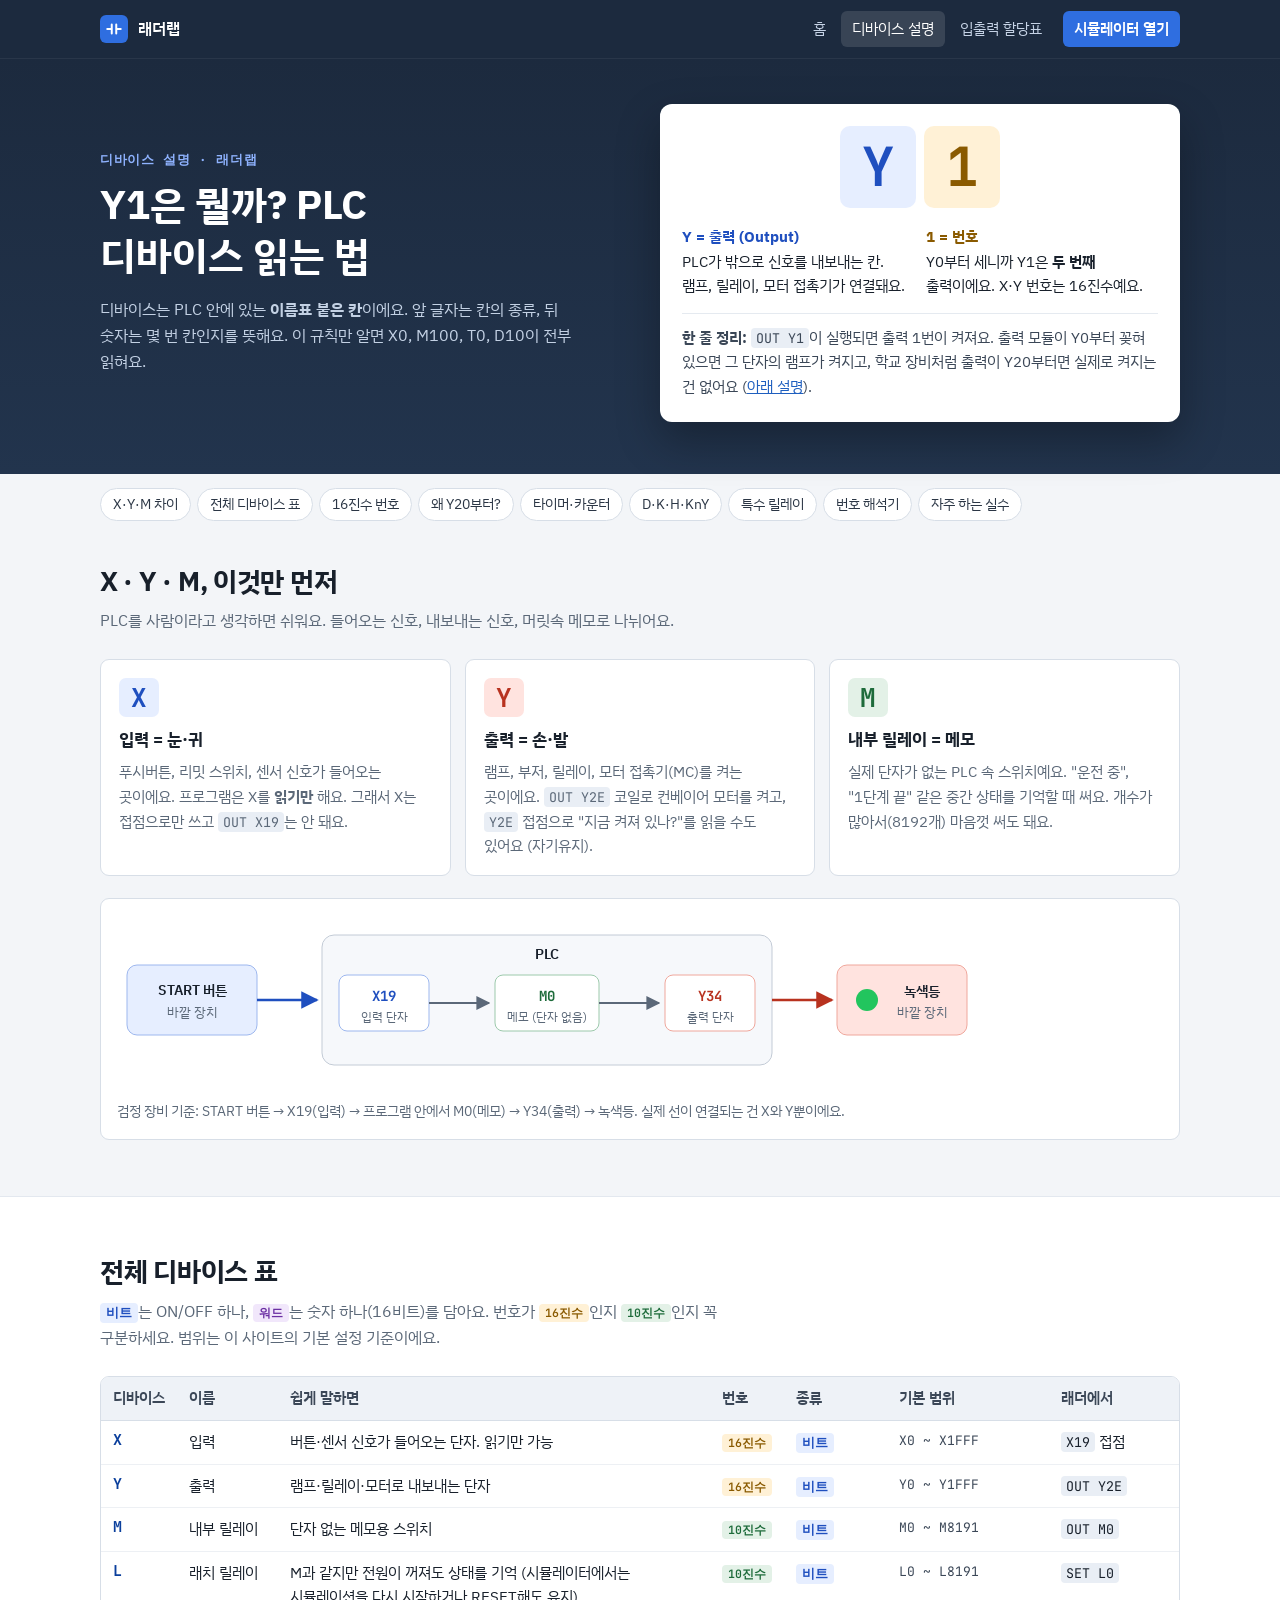
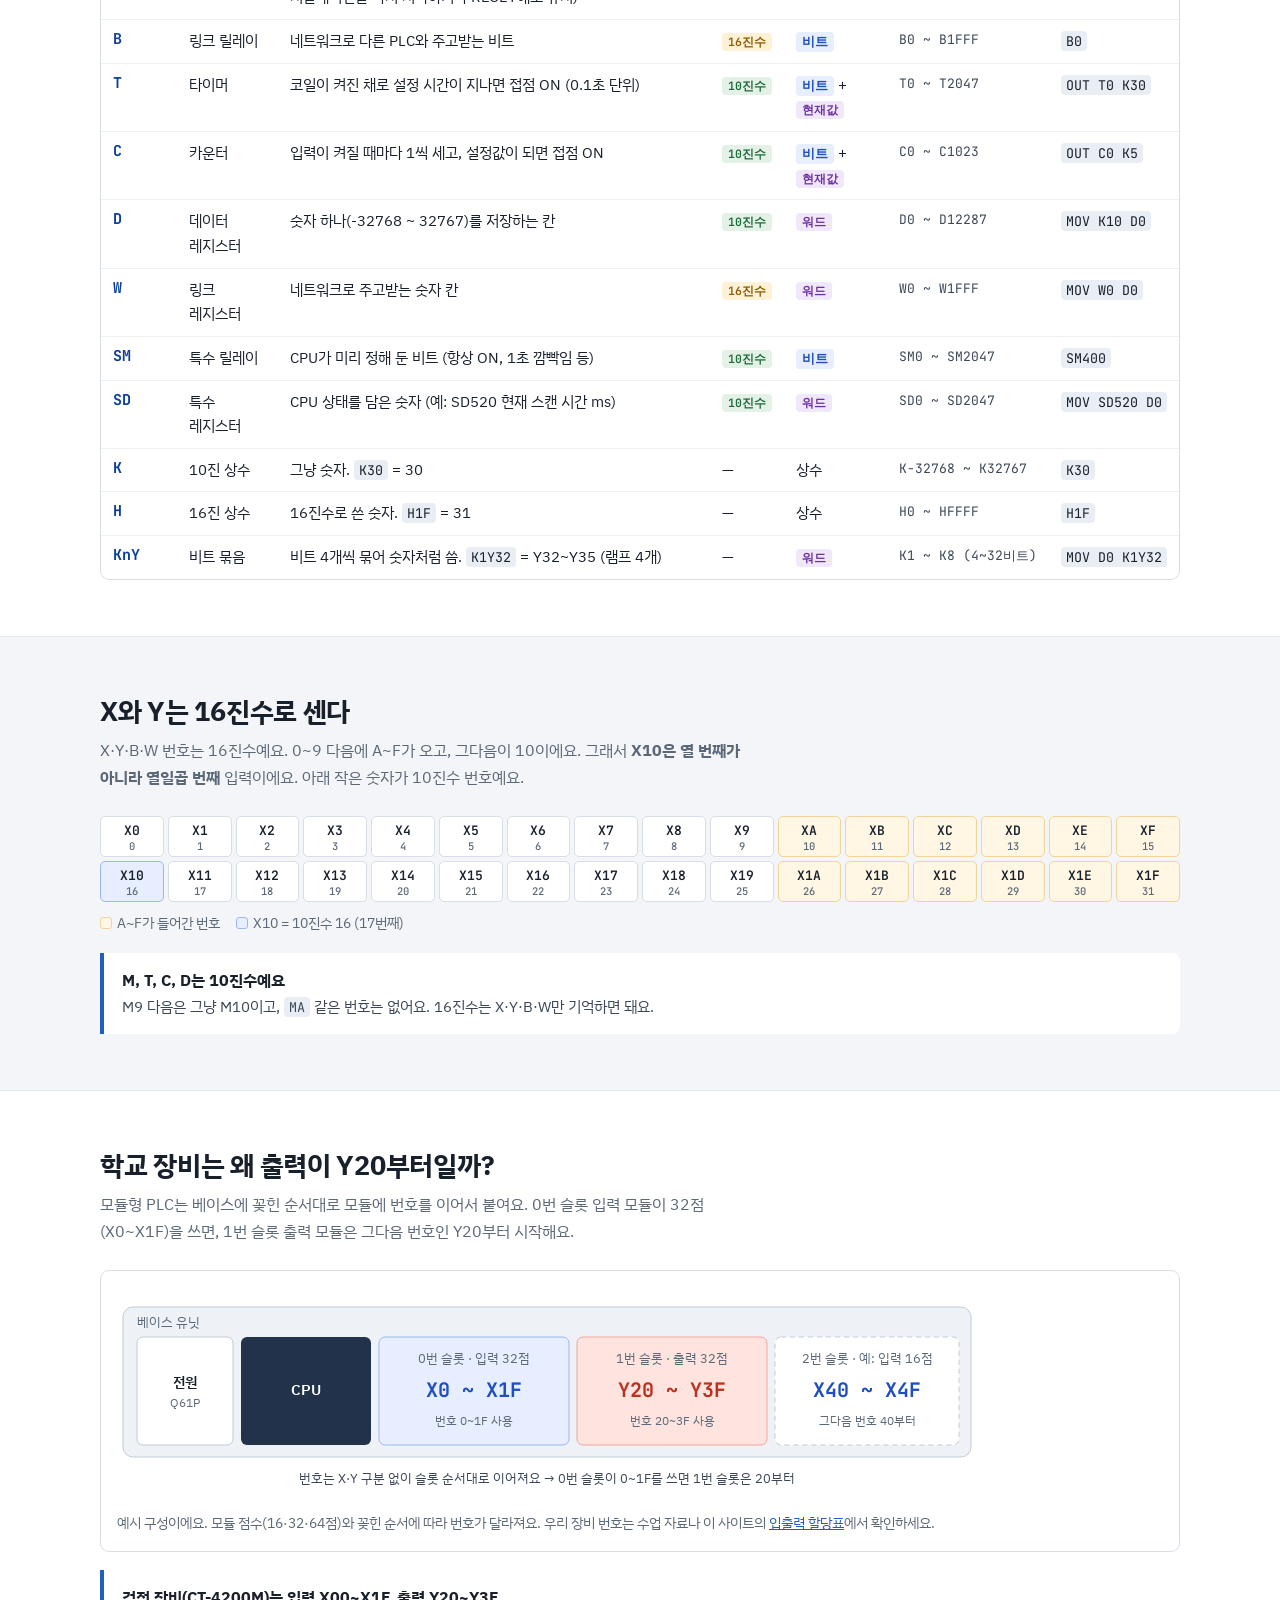
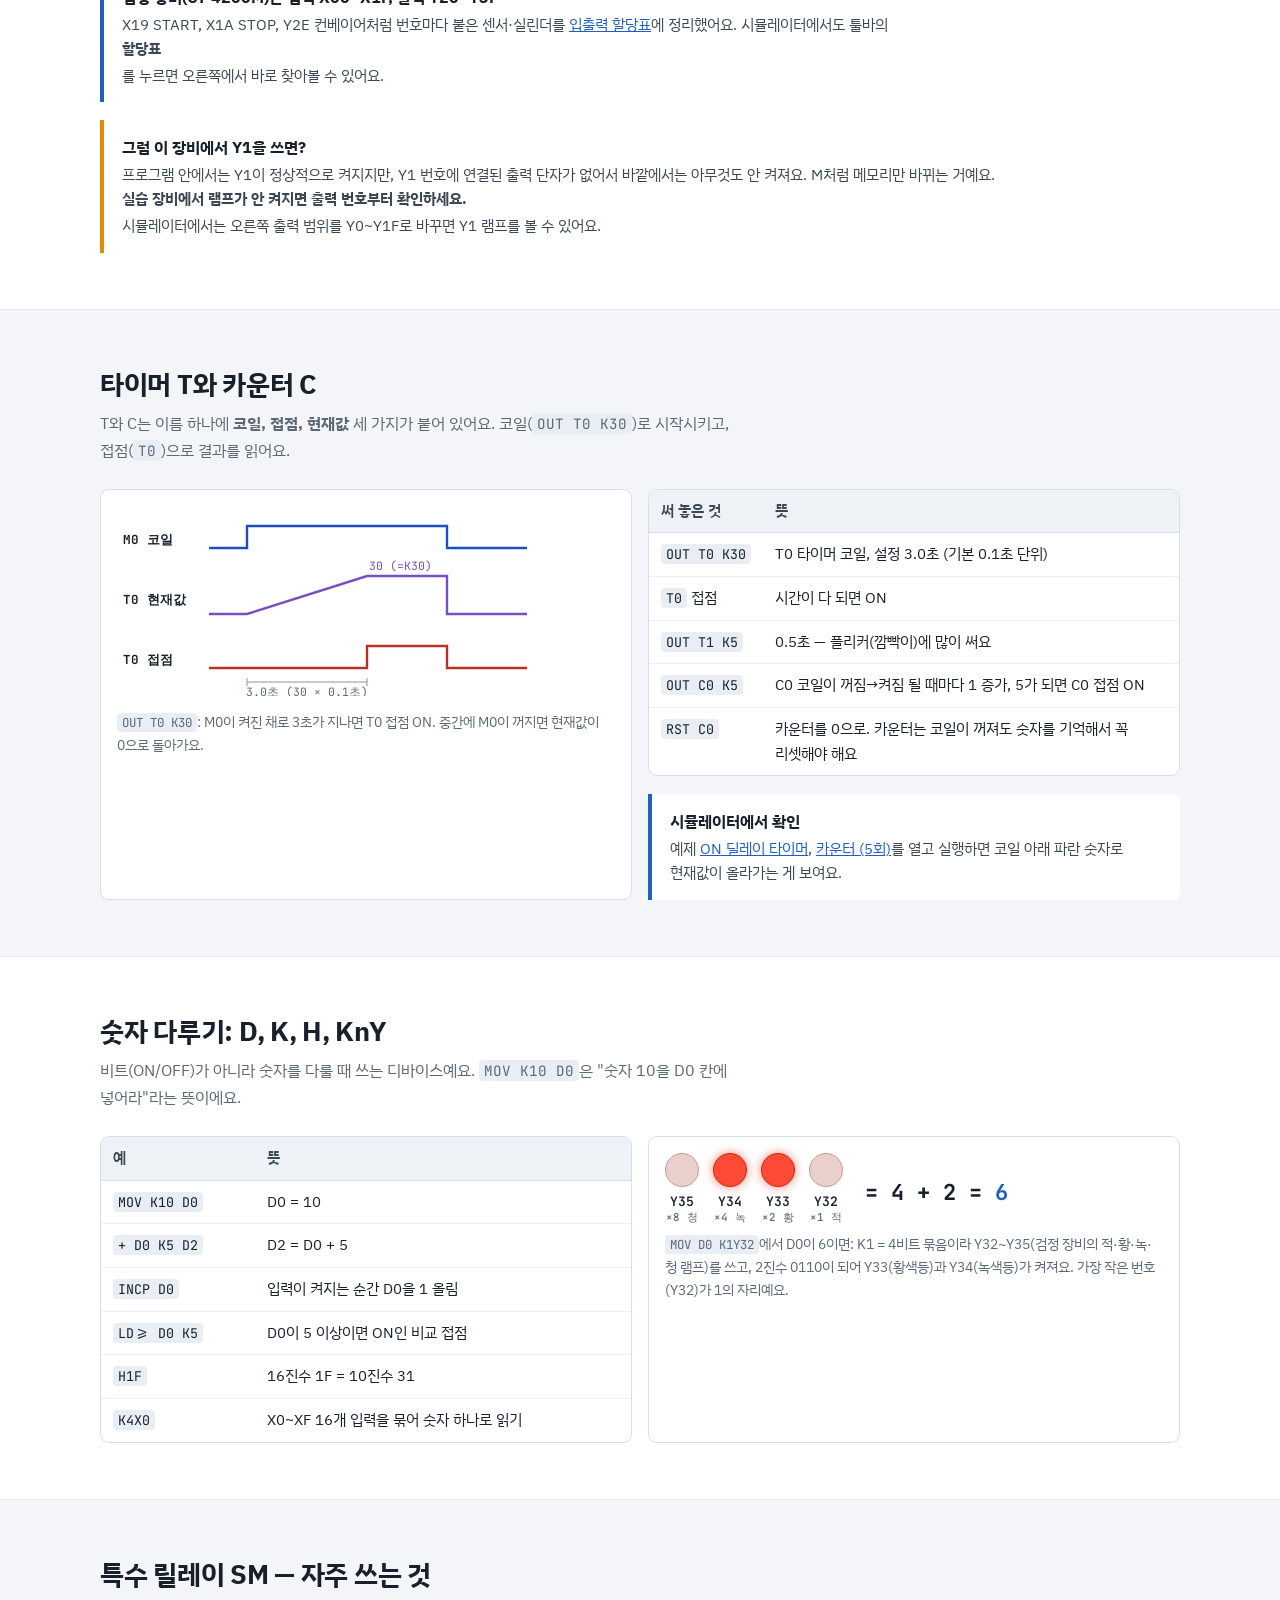
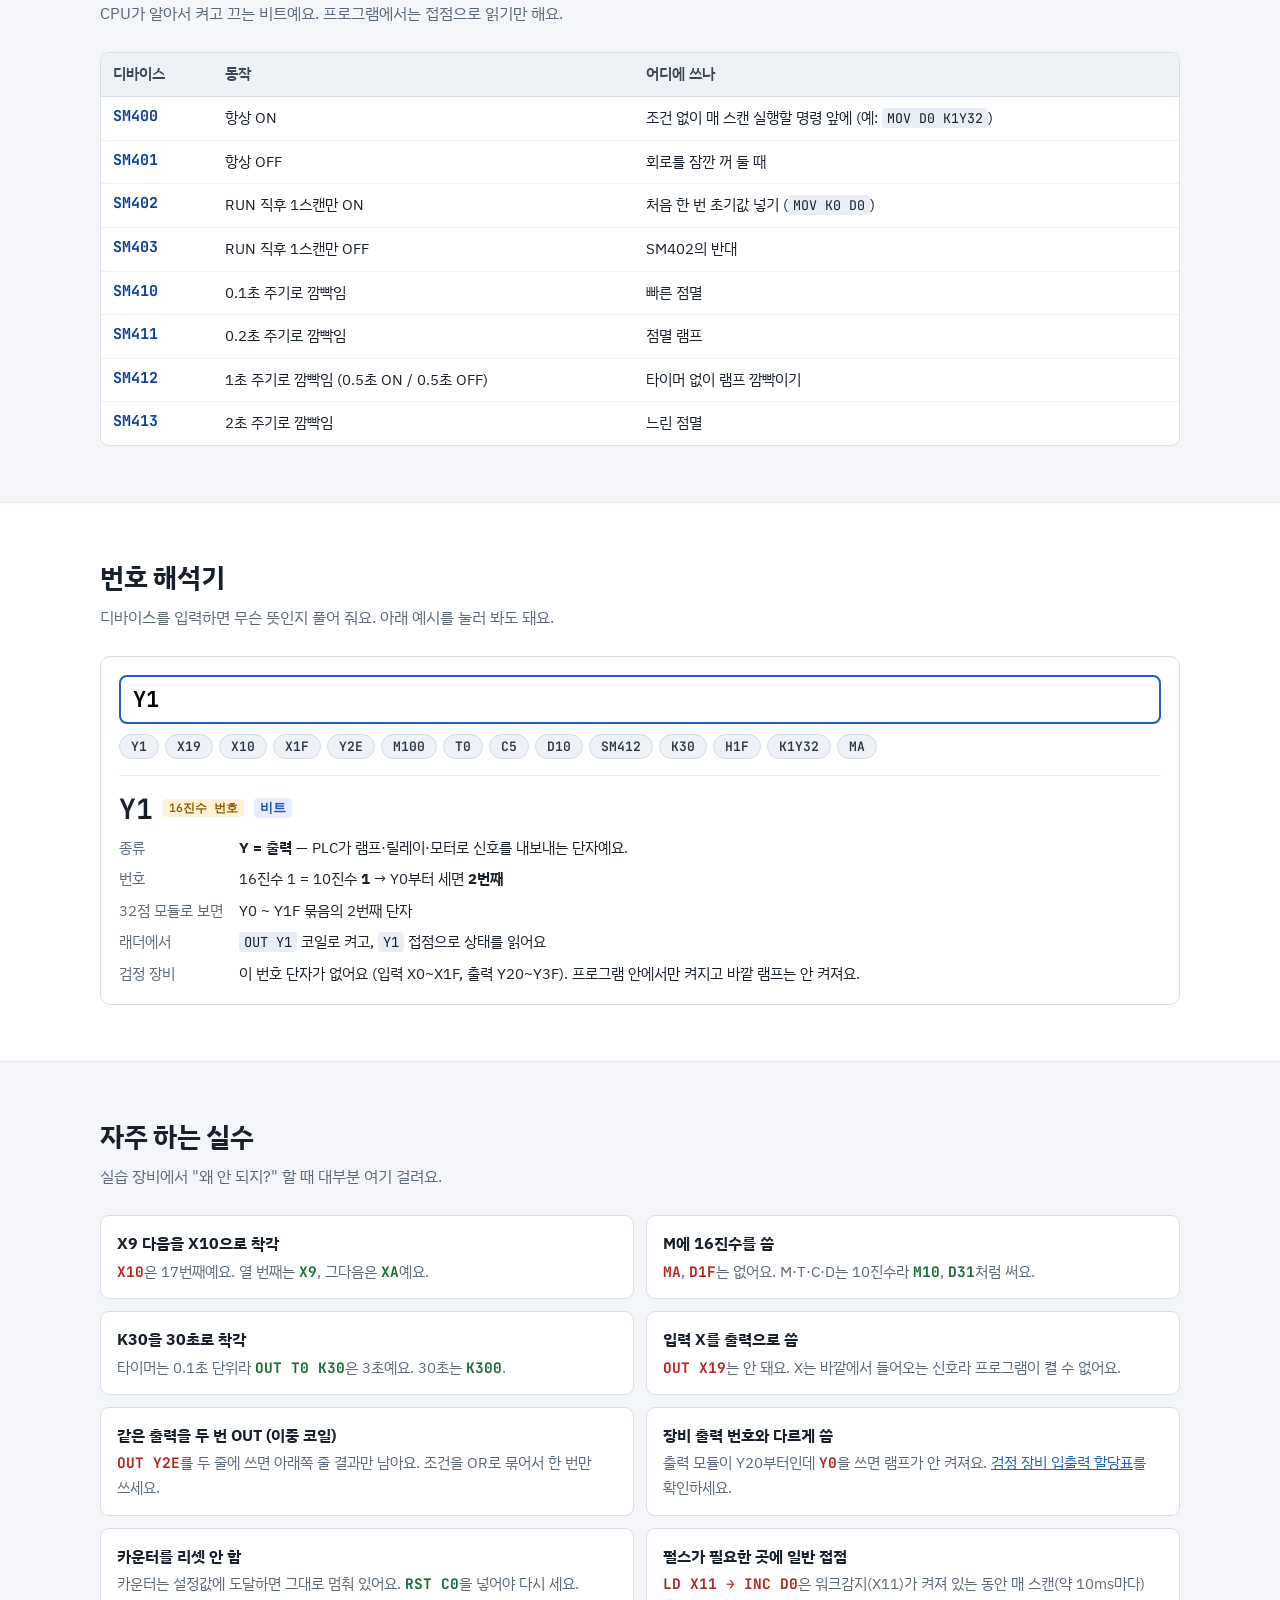
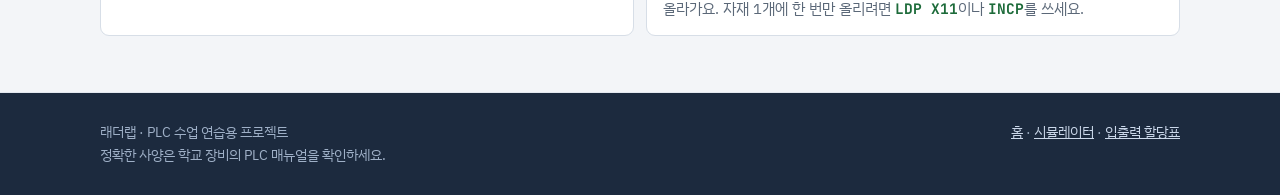
==== commit 0ed9eba2: "이름을 래더랩으로 바꾸고 상용 프로그램 모방 표기 정리 - 사이트 이름 Q03UDV 래더 시뮬레이터 → 래더랩 (제목·로고·메타·미리보기 그림) - 회사·제품 이름(Q03UDV, " ====
--- a/devices.html
+++ b/devices.html
@@ -3,11 +3,11 @@
 <head>
 <meta charset="utf-8">
 <meta name="viewport" content="width=device-width, initial-scale=1">
-<title>디바이스 설명 · Q03UDV 래더 시뮬레이터</title>
-<meta name="description" content="Y1, X10, M0, T0 K30, D0, SM400, K1Y32는 무슨 뜻일까? 미쓰비시 Q03UDV PLC 디바이스를 그림과 예시로 정리했어요.">
+<title>디바이스 설명 · 래더랩</title>
+<meta name="description" content="Y1, X10, M0, T0 K30, D0, SM400, K1Y32는 무슨 뜻일까? PLC 디바이스를 그림과 예시로 정리했어요.">
 <meta property="og:type" content="article">
 <meta property="og:title" content="Y1은 뭘까? PLC 디바이스 읽는 법">
-<meta property="og:description" content="X, Y, M, T, C, D, SM, K, H를 그림과 예시로 정리 — Q03UDV 기준">
+<meta property="og:description" content="X, Y, M, T, C, D, SM, K, H를 그림과 예시로 정리">
 <meta property="og:image" content="https://ljh30581712-beep.github.io/plc-ladder-sim/assets/og.png">
 <link rel="icon" href="data:image/svg+xml,%3Csvg xmlns='http://www.w3.org/2000/svg' viewBox='0 0 32 32'%3E%3Crect width='32' height='32' rx='6' fill='%232f6ee0'/%3E%3Cpath d='M6 16h7M19 16h7M13 9v14M19 9v14' stroke='white' stroke-width='2.6' fill='none'/%3E%3C/svg%3E">
 <link rel="preconnect" href="https://fonts.googleapis.com">
@@ -77,7 +77,7 @@
 <body>
 <header class="site">
   <div class="wrap">
-    <a class="brand" href="index.html"><span class="q">Q</span>Q03UDV 래더 시뮬레이터</a>
+    <a class="brand" href="index.html"><span class="q"><svg viewBox="0 0 20 20" aria-hidden="true"><path d="M2.5 10h5M12.5 10h5M7.5 5v10M12.5 5v10" stroke="currentColor" stroke-width="2.2" fill="none" stroke-linecap="round"/></svg></span>래더랩</a>
     <nav class="top" aria-label="사이트 메뉴">
       <a href="index.html">홈</a>
       <a href="devices.html" aria-current="page">디바이스 설명</a>
@@ -90,7 +90,7 @@
 <div class="dhero">
   <div class="wrap">
     <div>
-      <div class="eyebrow">디바이스 설명 · Q03UDV 기준</div>
+      <div class="eyebrow">디바이스 설명 · 래더랩</div>
       <h1>Y1은 뭘까? PLC 디바이스 읽는 법</h1>
       <p>디바이스는 PLC 안에 있는 <b>이름표 붙은 칸</b>이에요. 앞 글자는 칸의 종류, 뒤 숫자는 몇 번 칸인지를 뜻해요. 이 규칙만 알면 X0, M100, T0, D10이 전부 읽혀요.</p>
     </div>
@@ -126,7 +126,7 @@
           <text x="75" y="102" text-anchor="middle" font-size="12.5" fill="#5b6878">바깥 장치</text>
           <path d="M140 85H200" stroke="#1f4fbf" stroke-width="2.5" marker-end="url(#ar)"/>
           <rect x="205" y="20" width="450" height="130" rx="12" fill="#f6f8fb" stroke="#c3cbd6"/>
-          <text x="430" y="44" text-anchor="middle" font-weight="600">PLC (Q03UDV)</text>
+          <text x="430" y="44" text-anchor="middle" font-weight="600">PLC</text>
           <rect x="222" y="60" width="90" height="56" rx="8" fill="#fff" stroke="#9db7ee"/>
           <text x="267" y="86" text-anchor="middle" font-family="JetBrains Mono, monospace" font-weight="700" fill="#1f4fbf">X19</text>
           <text x="267" y="106" text-anchor="middle" font-size="12" fill="#5b6878">입력 단자</text>
@@ -158,10 +158,10 @@
 <section class="alt" id="table">
   <div class="wrap">
     <h2>전체 디바이스 표</h2>
-    <p class="lead"><span class="tag bit">비트</span>는 ON/OFF 하나, <span class="tag word">워드</span>는 숫자 하나(16비트)를 담아요. 번호가 <span class="tag hex">16진수</span>인지 <span class="tag dec">10진수</span>인지 꼭 구분하세요. 범위는 Q03UDV 기본 설정 기준이에요.</p>
+    <p class="lead"><span class="tag bit">비트</span>는 ON/OFF 하나, <span class="tag word">워드</span>는 숫자 하나(16비트)를 담아요. 번호가 <span class="tag hex">16진수</span>인지 <span class="tag dec">10진수</span>인지 꼭 구분하세요. 범위는 이 사이트의 기본 설정 기준이에요.</p>
     <div class="tablewrap">
       <table class="t">
-        <thead><tr><th>디바이스</th><th>이름</th><th>쉽게 말하면</th><th>번호</th><th>종류</th><th>Q03UDV 범위</th><th>래더에서</th></tr></thead>
+        <thead><tr><th>디바이스</th><th>이름</th><th>쉽게 말하면</th><th>번호</th><th>종류</th><th>기본 범위</th><th>래더에서</th></tr></thead>
         <tbody>
           <tr><td class="dv">X</td><td>입력</td><td>버튼·센서 신호가 들어오는 단자. 읽기만 가능</td><td><span class="tag hex">16진수</span></td><td><span class="tag bit">비트</span></td><td class="rng">X0 ~ X1FFF</td><td><code>X19</code> 접점</td></tr>
           <tr><td class="dv">Y</td><td>출력</td><td>램프·릴레이·모터로 내보내는 단자</td><td><span class="tag hex">16진수</span></td><td><span class="tag bit">비트</span></td><td class="rng">Y0 ~ Y1FFF</td><td><code>OUT Y2E</code></td></tr>
@@ -196,21 +196,21 @@
 <section class="alt" id="io">
   <div class="wrap">
     <h2>학교 장비는 왜 출력이 Y20부터일까?</h2>
-    <p class="lead">Q 시리즈는 베이스에 꽂힌 순서대로 모듈에 번호를 이어서 붙여요. 0번 슬롯 입력 모듈이 32점(X0~X1F)을 쓰면, 1번 슬롯 출력 모듈은 그다음 번호인 Y20부터 시작해요.</p>
+    <p class="lead">모듈형 PLC는 베이스에 꽂힌 순서대로 모듈에 번호를 이어서 붙여요. 0번 슬롯 입력 모듈이 32점(X0~X1F)을 쓰면, 1번 슬롯 출력 모듈은 그다음 번호인 Y20부터 시작해요.</p>
     <figure class="dia">
-      <svg viewBox="0 0 860 210" width="860" role="img" aria-label="베이스 유닛: 전원, CPU Q03UDV, 0번 슬롯 입력 32점 X0~X1F, 1번 슬롯 출력 32점 Y20~Y3F, 2번 슬롯 입력 16점 X40~X4F">
+      <svg viewBox="0 0 860 210" width="860" role="img" aria-label="베이스 유닛: 전원, CPU, 0번 슬롯 입력 32점 X0~X1F, 1번 슬롯 출력 32점 Y20~Y3F, 2번 슬롯 입력 16점 X40~X4F">
         <g font-family="IBM Plex Sans KR, sans-serif" fill="#18202b">
           <rect x="6" y="20" width="848" height="150" rx="10" fill="#eef2f7" stroke="#c3cbd6"/>
           <text x="20" y="40" font-size="12.5" fill="#5b6878">베이스 유닛</text>
           <rect x="20" y="50" width="96" height="108" rx="6" fill="#fff" stroke="#c3cbd6"/><text x="68" y="100" text-anchor="middle" font-weight="600" font-size="14">전원</text><text x="68" y="120" text-anchor="middle" font-size="12" fill="#5b6878">Q61P</text>
-          <rect x="124" y="50" width="130" height="108" rx="6" fill="#22324a"/><text x="189" y="96" text-anchor="middle" font-weight="600" font-size="14" fill="#fff">CPU</text><text x="189" y="118" text-anchor="middle" font-family="JetBrains Mono, monospace" font-weight="700" font-size="14" fill="#9fc0ff">Q03UDV</text>
+          <rect x="124" y="50" width="130" height="108" rx="6" fill="#22324a"/><text x="189" y="108" text-anchor="middle" font-weight="600" font-size="15" fill="#fff">CPU</text>
           <rect x="262" y="50" width="190" height="108" rx="6" fill="#e6eeff" stroke="#9db7ee"/><text x="357" y="76" text-anchor="middle" font-size="12.5" fill="#5b6878">0번 슬롯 · 입력 32점</text><text x="357" y="110" text-anchor="middle" font-family="JetBrains Mono, monospace" font-weight="700" font-size="20" fill="#1f4fbf">X0 ~ X1F</text><text x="357" y="138" text-anchor="middle" font-size="12" fill="#5b6878">번호 0~1F 사용</text>
           <rect x="460" y="50" width="190" height="108" rx="6" fill="#ffe3df" stroke="#efa79c"/><text x="555" y="76" text-anchor="middle" font-size="12.5" fill="#5b6878">1번 슬롯 · 출력 32점</text><text x="555" y="110" text-anchor="middle" font-family="JetBrains Mono, monospace" font-weight="700" font-size="20" fill="#b8321f">Y20 ~ Y3F</text><text x="555" y="138" text-anchor="middle" font-size="12" fill="#5b6878">번호 20~3F 사용</text>
           <rect x="658" y="50" width="184" height="108" rx="6" fill="#fff" stroke="#c3cbd6" stroke-dasharray="5 4"/><text x="750" y="76" text-anchor="middle" font-size="12.5" fill="#5b6878">2번 슬롯 · 예: 입력 16점</text><text x="750" y="110" text-anchor="middle" font-family="JetBrains Mono, monospace" font-weight="700" font-size="20" fill="#1f4fbf">X40 ~ X4F</text><text x="750" y="138" text-anchor="middle" font-size="12" fill="#5b6878">그다음 번호 40부터</text>
           <text x="430" y="196" text-anchor="middle" font-size="13" fill="#3b4757">번호는 X·Y 구분 없이 슬롯 순서대로 이어져요 → 0번 슬롯이 0~1F를 쓰면 1번 슬롯은 20부터</text>
         </g>
       </svg>
-      <figcaption>예시 구성이에요. 모듈 점수(16·32·64점)와 꽂힌 순서에 따라 번호가 달라져요. 우리 장비 번호는 수업 자료나 GX Works2의 PLC 파라미터 → I/O 할당에서 확인하세요.</figcaption>
+      <figcaption>예시 구성이에요. 모듈 점수(16·32·64점)와 꽂힌 순서에 따라 번호가 달라져요. 우리 장비 번호는 수업 자료나 이 사이트의 <a href="io.html">입출력 할당표</a>에서 확인하세요.</figcaption>
     </figure>
     <div class="callout"><b>검정 장비(CT-4200M)는 입력 X00~X1F, 출력 Y20~Y3F</b><p>X19 START, X1A STOP, Y2E 컨베이어처럼 번호마다 붙은 센서·실린더를 <a href="io.html">입출력 할당표</a>에 정리했어요. 시뮬레이터에서도 툴바의 <b>할당표</b>를 누르면 오른쪽에서 바로 찾아볼 수 있어요.</p></div>
     <div class="callout warn"><b>그럼 이 장비에서 Y1을 쓰면?</b><p>프로그램 안에서는 Y1이 정상적으로 켜지지만, Y1 번호에 연결된 출력 단자가 없어서 바깥에서는 아무것도 안 켜져요. M처럼 메모리만 바뀌는 거예요. <b>실습 장비에서 램프가 안 켜지면 출력 번호부터 확인하세요.</b> 시뮬레이터에서는 오른쪽 출력 범위를 Y0~Y1F로 바꾸면 Y1 램프를 볼 수 있어요.</p></div>
@@ -242,7 +242,7 @@
       <div>
         <div class="tablewrap"><table class="t" style="min-width:0">
           <tr><th>써 놓은 것</th><th>뜻</th></tr>
-          <tr><td><code>OUT T0 K30</code></td><td>T0 타이머 코일, 설정 3.0초 (Q 시리즈 기본 0.1초 단위)</td></tr>
+          <tr><td><code>OUT T0 K30</code></td><td>T0 타이머 코일, 설정 3.0초 (기본 0.1초 단위)</td></tr>
           <tr><td><code>T0</code> 접점</td><td>시간이 다 되면 ON</td></tr>
           <tr><td><code>OUT T1 K5</code></td><td>0.5초 — 플리커(깜빡이)에 많이 써요</td></tr>
           <tr><td><code>OUT C0 K5</code></td><td>C0 코일이 꺼짐→켜짐 될 때마다 1 증가, 5가 되면 C0 접점 ON</td></tr>
@@ -333,7 +333,7 @@
 
 <footer class="site">
   <div class="wrap">
-    <div>Q03UDV 래더 시뮬레이터 · PLC 수업 연습용 프로젝트<br>미쓰비시전기의 공식 자료가 아니에요. 정확한 사양은 미쓰비시 Q 시리즈 매뉴얼을 확인하세요.</div>
+    <div>래더랩 · PLC 수업 연습용 프로젝트<br>정확한 사양은 학교 장비의 PLC 매뉴얼을 확인하세요.</div>
     <div><a href="index.html">홈</a> · <a href="simulator.html">시뮬레이터</a> · <a href="io.html">입출력 할당표</a></div>
   </div>
 </footer>
@@ -406,7 +406,7 @@
       if (d.hex && /[G-Z]/.test(num)) return `<p class="err">${t} 번호는 16진수라 0~9와 A~F만 써요. "${esc(num)}"에는 다른 글자가 있어요.</p>`;
       if (!d.hex && /[A-Z]/.test(num)) return `<p class="err">${t}(${d.name})은(는) 10진수 번호라 A~F를 쓸 수 없어요. 예: ${t}10, ${t}31</p>`;
       const n = parseInt(num, d.hex ? 16 : 10);
-      if (n > d.max) return `<p class="err">${fmt(t, n)}은(는) Q03UDV 기본 범위(${fmt(t, 0)} ~ ${fmt(t, d.max)})를 넘어요.</p>`;
+      if (n > d.max) return `<p class="err">${fmt(t, n)}은(는) 기본 범위(${fmt(t, 0)} ~ ${fmt(t, d.max)})를 넘어요.</p>`;
       const name = fmt(t, n);
       const isBit = ['X','Y','M','L','B','SM'].includes(t);
       const tags = (d.hex ? tag('hex', '16진수 번호') : tag('dec', '10진수 번호')) + ' ' + (isBit ? tag('bit', '비트') : t === 'T' || t === 'C' ? tag('bit', '비트') + ' ' + tag('word', '현재값') : tag('word', '워드'));
@@ -431,7 +431,7 @@
       }
       return out(name, tags, rows);
     }
-    return '<p class="err">Q03UDV에서 쓰는 디바이스 형식이 아니에요. X Y M L B T C D W SM SD 뒤에 번호, 또는 K·H 상수를 써 보세요.</p>';
+    return '<p class="err">지원하는 디바이스 형식이 아니에요. X Y M L B T C D W SM SD 뒤에 번호, 또는 K·H 상수를 써 보세요.</p>';
   }
   // 검정 장비 입출력 할당표 (io.html과 같은 내용)
   const ALLOC = {X0:'공급실린더 후진센서', X1:'공급실린더 전진센서', X2:'분배실린더 후진센서', X3:'분배실린더 전진센서', X4:'가공실린더 하강센서', X5:'가공실린더 상승센서',
--- a/assets/site.css
+++ b/assets/site.css
@@ -28,6 +28,7 @@
 header.site .wrap{display:flex;align-items:center;gap:14px;min-height:58px;flex-wrap:wrap}
 .brand{display:flex;align-items:center;gap:10px;color:#fff;text-decoration:none;font-weight:600;font-size:16px}
 .brand .q{display:inline-grid;place-items:center;width:28px;height:28px;border-radius:6px;background:#2f6ee0;font:700 14px var(--font-mono)}
+.brand .q svg{width:18px;height:18px}
 nav.top{display:flex;gap:4px;margin-left:auto;align-items:center;flex-wrap:wrap}
 nav.top a{color:#c6d3e6;text-decoration:none;padding:6px 11px;border-radius:6px;font-size:14.5px}
 nav.top a:hover{color:#fff;background:rgba(255,255,255,.08)}
